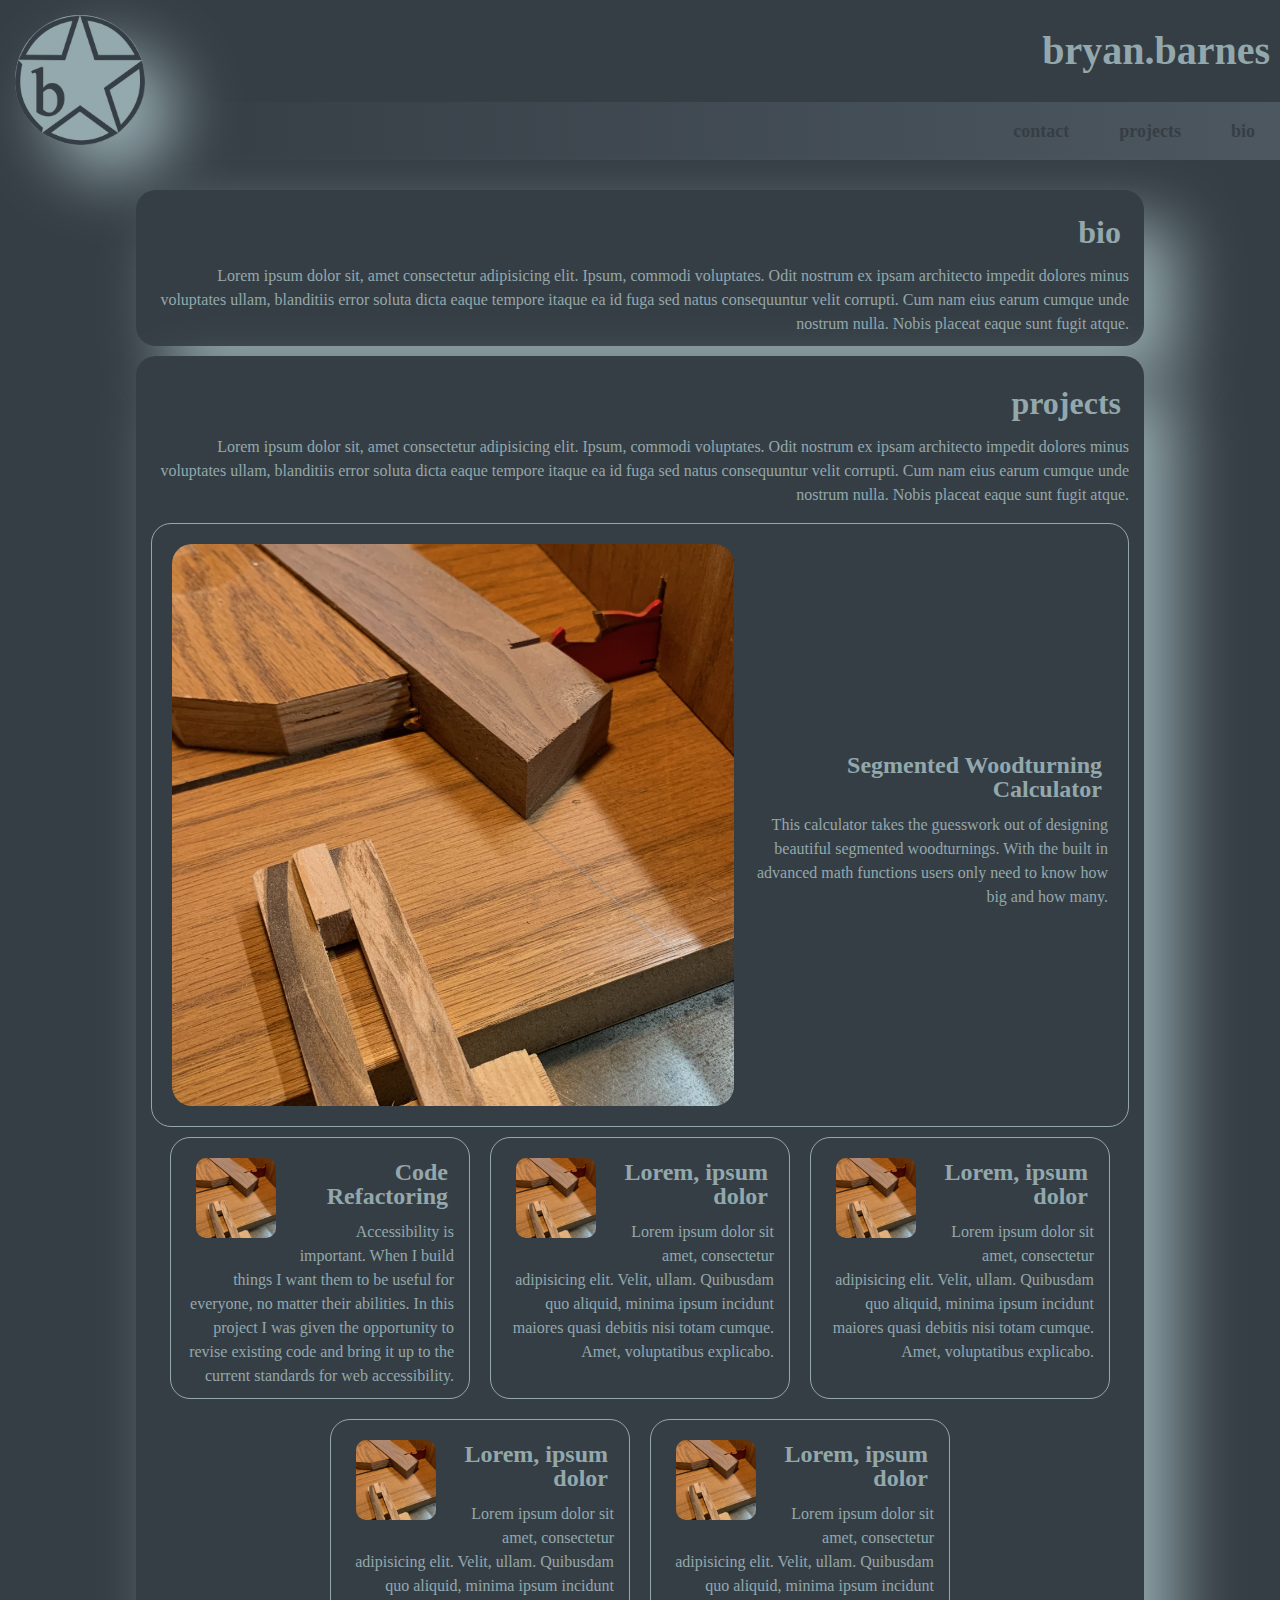
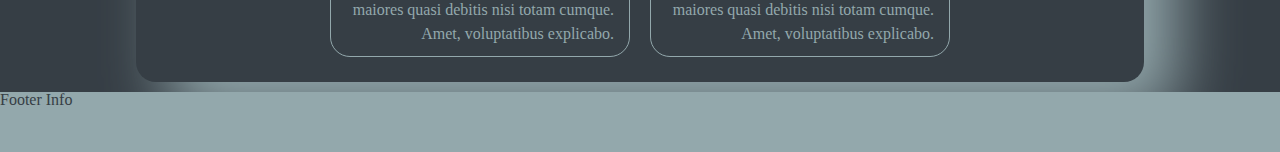
==== index.html @ f6a524fb "A bunch of style updates." ====
<!DOCTYPE html>
<html lang="en">
<head>
    <meta charset="UTF-8">
    <meta http-equiv="X-UA-Compatible" content="IE=edge">
    <meta name="viewport" content="width=device-width, initial-scale=1.0">
    <title>Bryan Barnes</title>
    <link rel="stylesheet" href="./assets/css/reset.css">
    <link rel="stylesheet" href="./assets/css/style2.css">
    <link rel="apple-touch-icon" sizes="180x180" href="./favicon/apple-touch-icon.png">
    <link rel="icon" type="image/png" sizes="32x32" href="./favicon/favicon-32x32.png">
    <link rel="icon" type="image/png" sizes="16x16" href="./favicon/favicon-16x16.png">
    <link rel="manifest" href="./favicon/site.webmanifest">
    <link rel="mask-icon" href="./favicon/safari-pinned-tab.svg" color="#5bbad5">
    <meta name="msapplication-TileColor" content="#da532c">
    <meta name="theme-color" content="#ffffff">
</head>
<body>
    <header>
        <figure id="site-logo"><img id="logo" src="./assets/images/brokenstar_logo.png" /></figure>
        <figure id="site-name"><h1>bryan.barnes</h1></figure>
        <nav>
            <ul>
                <li><a href="#bio">bio</a></li>
                <li><a href="#projects">projects</a></li>
                <li><a href="#contact">contact</a></li>
            </ul>
        </nav>
    </header>
    <main>
        <section id="bio">
            <a name="bio"><h2>bio</h2></a>
            <p>Lorem ipsum dolor sit, amet consectetur adipisicing elit. Ipsum, commodi voluptates. Odit nostrum ex ipsam architecto impedit dolores minus voluptates ullam, blanditiis error soluta dicta eaque tempore itaque ea id fuga sed natus consequuntur velit corrupti. Cum nam eius earum cumque unde nostrum nulla. Nobis placeat eaque sunt fugit atque.</p>
        </section>
        <section id="projects">
            <article id="proj-head">
                <a name="projects"><h2>projects</h2></a>
                <p>Lorem ipsum dolor sit, amet consectetur adipisicing elit. Ipsum, commodi voluptates. Odit nostrum ex ipsam architecto impedit dolores minus voluptates ullam, blanditiis error soluta dicta eaque tempore itaque ea id fuga sed natus consequuntur velit corrupti. Cum nam eius earum cumque unde nostrum nulla. Nobis placeat eaque sunt fugit atque.</p><br>
            </article>
            <article id="hero">
                <figure id="hero-image">
                    <image class="proj-hero" src="./assets/images/tablesaw.png" alt="segmented woodturning" />
                </figure>
                <aside id="hero-text">
                    <h4>Segmented Woodturning Calculator</h4>
                    <p>This calculator takes the guesswork out of designing beautiful segmented woodturnings. With the built in advanced math functions users only need to know how big and how many.</p>
                </aside>
            </article>
            <article class="proj-block">
                <aside id="proj-text">
                    <image class="proj-image" src="./assets/images/tablesaw.png" alt="segmented woodturning" />
                    <h4 class="proj1">Code Refactoring</h4>
                    <p class="proj2">Accessibility is important. When I build things I want them to be useful for everyone, no matter their abilities. In this project I was given the opportunity to revise existing code and bring it up to the current standards for web accessibility.</p>
                </aside>
            </article>
            <article class="proj-block">
                <aside id="proj-text">
                    <image class="proj-image" src="./assets/images/tablesaw.png" alt="segmented woodturning" />
                    <h4 class="proj1">Lorem, ipsum dolor</h4>
                    <p class="proj2">Lorem ipsum dolor sit amet, consectetur adipisicing elit. Velit, ullam. Quibusdam quo aliquid, minima ipsum incidunt maiores quasi debitis nisi totam cumque. Amet, voluptatibus explicabo.</p>
                </aside>
            </article>
            <article class="proj-block">
                <aside id="proj-text">
                    <image class="proj-image" src="./assets/images/tablesaw.png" alt="segmented woodturning" />
                    <h4 class="proj1">Lorem, ipsum dolor</h4>
                    <p class="proj2">Lorem ipsum dolor sit amet, consectetur adipisicing elit. Velit, ullam. Quibusdam quo aliquid, minima ipsum incidunt maiores quasi debitis nisi totam cumque. Amet, voluptatibus explicabo.</p>
                </aside>
            </article>
            <article class="proj-block">
                <aside id="proj-text">
                    <image class="proj-image" src="./assets/images/tablesaw.png" alt="segmented woodturning" />
                    <h4 class="proj1">Lorem, ipsum dolor</h4>
                    <p class="proj2">Lorem ipsum dolor sit amet, consectetur adipisicing elit. Velit, ullam. Quibusdam quo aliquid, minima ipsum incidunt maiores quasi debitis nisi totam cumque. Amet, voluptatibus explicabo.</p>
                </aside>
            </article>
            <article class="proj-block">
                <aside id="proj-text">
                    <image class="proj-image" src="./assets/images/tablesaw.png" alt="segmented woodturning" />
                    <h4 class="proj1">Lorem, ipsum dolor</h4>
                    <p class="proj2">Lorem ipsum dolor sit amet, consectetur adipisicing elit. Velit, ullam. Quibusdam quo aliquid, minima ipsum incidunt maiores quasi debitis nisi totam cumque. Amet, voluptatibus explicabo.</p>
                </aside>
            </article>
        </section>
    </main>
    <footer>
        <a name="contact">Footer Info</a>
    </footer>
</body>
</html>
---- assets/css/style2.css ----
:root {
    --dark: #66635b;
    --mid: #a59e8c;
    --light: #d7ceb2;
    --dark-accent: #93a8ac;
    --light-accent: #363e45;
}

* {
    box-sizing: border-box;
}

body {
    display: grid;
    grid-template-rows: 160px auto 60px;
    background-color: var(--light-accent);
    font-family: 'Times New Roman', Times, serif;
    height: 100%;
}

header {
    display: grid;
    grid-template-columns: 160px auto;
    grid-template-rows: 2fr 1fr;
    background-color: var(--light-accent);
    height: 100%;
    width: 100%;
}

#site-logo {
    grid-column: 1 / 2;
    grid-row: 1 / 3;
    justify-self: center;
    align-self: center;
    border-radius: 165px;
    background-color: var(--dark-accent);
    box-shadow: 2em 2em 4em var(--dark-accent);
}

#site-name {
    grid-column: 2 / 3;
    grid-row: 1 / 2;
    justify-self: end;
    align-self: center;
    border-top-left-radius: 2em;
    }

nav {
    grid-column: 2 / 3;
    grid-row: 2 / 3;
    width: 100%;
    height: 100%;
    background-image: linear-gradient(to right, rgba(76, 87, 96, 0), rgba(76, 87, 96, 1));
    text-align: end;
}

nav ul {
    list-style-type: none;
    margin: 0;
    padding: 0;
}

nav li {
    float: right;
    padding: 10px;
}

nav li a {
    display: block;
    text-decoration: none;
    font-size: large;
    font-weight: bold;
    color: var(--light-accent);
    text-align: center;
    padding: 10px 15px;
}

nav li a:hover:not(.active) {
    background-color: var(--light-accent);
    color: var(--dark-accent);
}

#logo {
height: 130px;
width: 130px;
}

main {
    display: grid;
    grid-row: 2 / 3;
    grid-template-columns: 10% auto 10%;
    grid-template-rows: auto auto;
    margin-top: 10px;
    padding: 10px;
}

#bio {
    grid-column: 2 / 3;
    grid-row-end: 1 / 2;
    background-color: var(--light-accent);
    padding: 10px 15px;
    margin-top: 10px;
    text-align: right;
    border-radius: 20px;
    box-shadow: 2em 2em 4em var(--dark-accent);
    border-radius: 20px;
}

#projects {
    display: flex;
    flex-wrap: wrap;
    justify-content: center;
    grid-column: 2 / 3;
    grid-row-end: 2 / 3;
    flex-direction: row;
    background-color: var(--light-accent);
    padding: 15px 15px;
    margin-top: 10px;
    text-align: right;
    border-radius: 20px;
    box-shadow: 2em 2em 4em var(--dark-accent);
}

#proj-head {
    width: 100%;
}

#hero {
    display: grid;
    grid-template-columns: 3fr 2fr;
    align-items: center;
    padding: 20px;
    border: 1px solid var(--dark-accent);
    border-radius: 20px;
}

#hero:hover {
    box-shadow: 1em 1em 4em var(--dark-accent);
    border: none;
}

.proj-hero {
    width: 100%;
    border-radius: 20px;
}

.proj-block {
    display: flex;
    flex-direction: row;
    grid-column: 2 / 3;
    grid-row-end: 2 / 3;
    width: 300px;
    background-color: var(--light-accent);
    padding: 10px 15px;
    margin: 10px;
    text-align: right;
    border: 1px solid var(--dark-accent);
    border-radius: 20px;
}

.proj-block:hover {
    box-shadow: 1em 1em 4em var(--dark-accent);
    border: none;
}

.proj-image {
    height: 100px;
    width: 100px;
    border-radius: 20px;
    float: left;
    padding: 10px;
}

footer {
    grid-row: 3 / 4;
    background-color: var(--dark-accent);
    color: var(--light-accent);
    width: 100%;
}

/* Element Attributes */

h1, h2, h3, h4, h5, h6 {
    font-weight: bold;
    color: var(--dark-accent);
    margin: .5em .25em;
}

h1 {
    font-size: 2.5em;
    font-weight: bold;
}

h2 {
    font-size: 2em;
}

h3 {
    font-size: 1.75em;
}

h4 {
    font-size: 1.5em;
}

h5 {
    font-size: 1.25em;
}

p {
    color: var(--dark-accent);
    line-height: 1.5em;
}

/* MOBILE RESPONSIVE STYLING */
@media only screen and (max-width: 800px) {
    body {
        display: grid;
        grid-template-rows: 750px auto 60px;
        background-color: var(--dark);
        font-family: 'Times New Roman', Times, serif;
        height: 100%;
    }
    
    /*styling for mobile responsive header*/
    header {
        display: grid;
        grid-template-columns: 1fr auto 1fr;
        grid-template-rows: 2fr auto 2fr 1fr;
        background-color: var(--light-accent);
        background-image: url("../images/dovetails.jpeg");
        background-position: -140px 0px ;
        left: -100px;
        height: 100%;
        width: 100%;
    }
    
    nav {
        grid-column: 1 / 4;
        grid-row: 4 / 5;
        background-color: var(--dark-accent);
        color: var(--light-accent);
        width: 100%;
        height: 100%;
    }
    
    nav ul {
        margin: 0;
        padding: 0;
        width: 100%;
    }
    
    nav li {
        float: none;
    }
    
    nav li a {
        padding: 4px;
        text-align: center;
    }
    
    nav li a:hover:not(.active) {
        background-color: var(--light-accent);
        color: var(--dark-accent);
    }
    #site-logo {
        grid-column: 2 / 3;
        grid-row: 2 / 3;
        justify-self: center;
        align-self: center;
        border-radius: 165px;
        background-color: var(--dark-accent);
        box-shadow: 2em 2em 4em var(--dark-accent);
    }
    
    #site-name {
        grid-column: 1 / 4;
        grid-row: 3 / 4;
        justify-self: end;
        align-self: end;
        border-top-left-radius: 2em;
        }
    
    #logo {
        height: 320px;
        width: 320px;
    }
    /* styling for mobile responsive main section */
    main {
        display: grid;
        grid-row: 2 / 3;
        grid-template-columns: 10% auto 10%;
        grid-template-rows: 300px auto;
        /* background-image: linear-gradient(var(--dark-accent), var(--light-accent)); */
        margin-top: 10px;
        padding: 10px;
    }

    #bio {
        grid-column: 2 / 3;
        grid-row-end: 1 / 2;
        background-color: var(--light-accent);
        padding: 10px 15px;
        margin-top: 10px;
        text-align: right;
        border: 1px solid var(--dark-accent);
        border-radius: 20px;
    }

    #projects {
        display: flex;
        justify-content: center;
        grid-column: 2 / 3;
        grid-row-end: 2 / 3;
        background-color: var(--light-accent);
        padding: 10px 15px;
        margin-top: 10px;
        text-align: right;
        border: 1px solid var(--dark-accent);
        border-radius: 20px;
    }

    #hero {
        display: flex;
        flex-direction: column;
        grid-column: 2 / 3;
        grid-row-end: 2 / 3;
        background-color: var(--light-accent);
        padding: 10px 15px;
        margin-top: 10px;
        text-align: right;
        border: 1px solid var(--dark-accent);
        border-radius: 20px;
    }

    #hero-text {
        order: 1
    }
    
    #hero-image {
        order: 2
    }
    
    .proj-hero {
        height: 100%;
        width: 100%;
        border-radius: 20px;
    }
    
    .proj-block {
        display: flex;
        flex-direction: column;
        grid-column: 2 / 3;
        grid-row-end: 2 / 3;
        background-color: var(--light-accent);
        padding: 10px 15px;
        margin-top: 10px;
        text-align: right;
        border: 1px solid var(--dark-accent);
        border-radius: 20px;
    }

    .proj-image {
        height: 100px;
        width: 100px;
        float: none;
        border-radius: 20px;
    }
    

    footer {
        grid-column: 1 / 4;
        grid-row: 3 / 4;
        background-color: var(--dark-accent);
        color: var(--light-accent);
        width: 100%;
    }
}
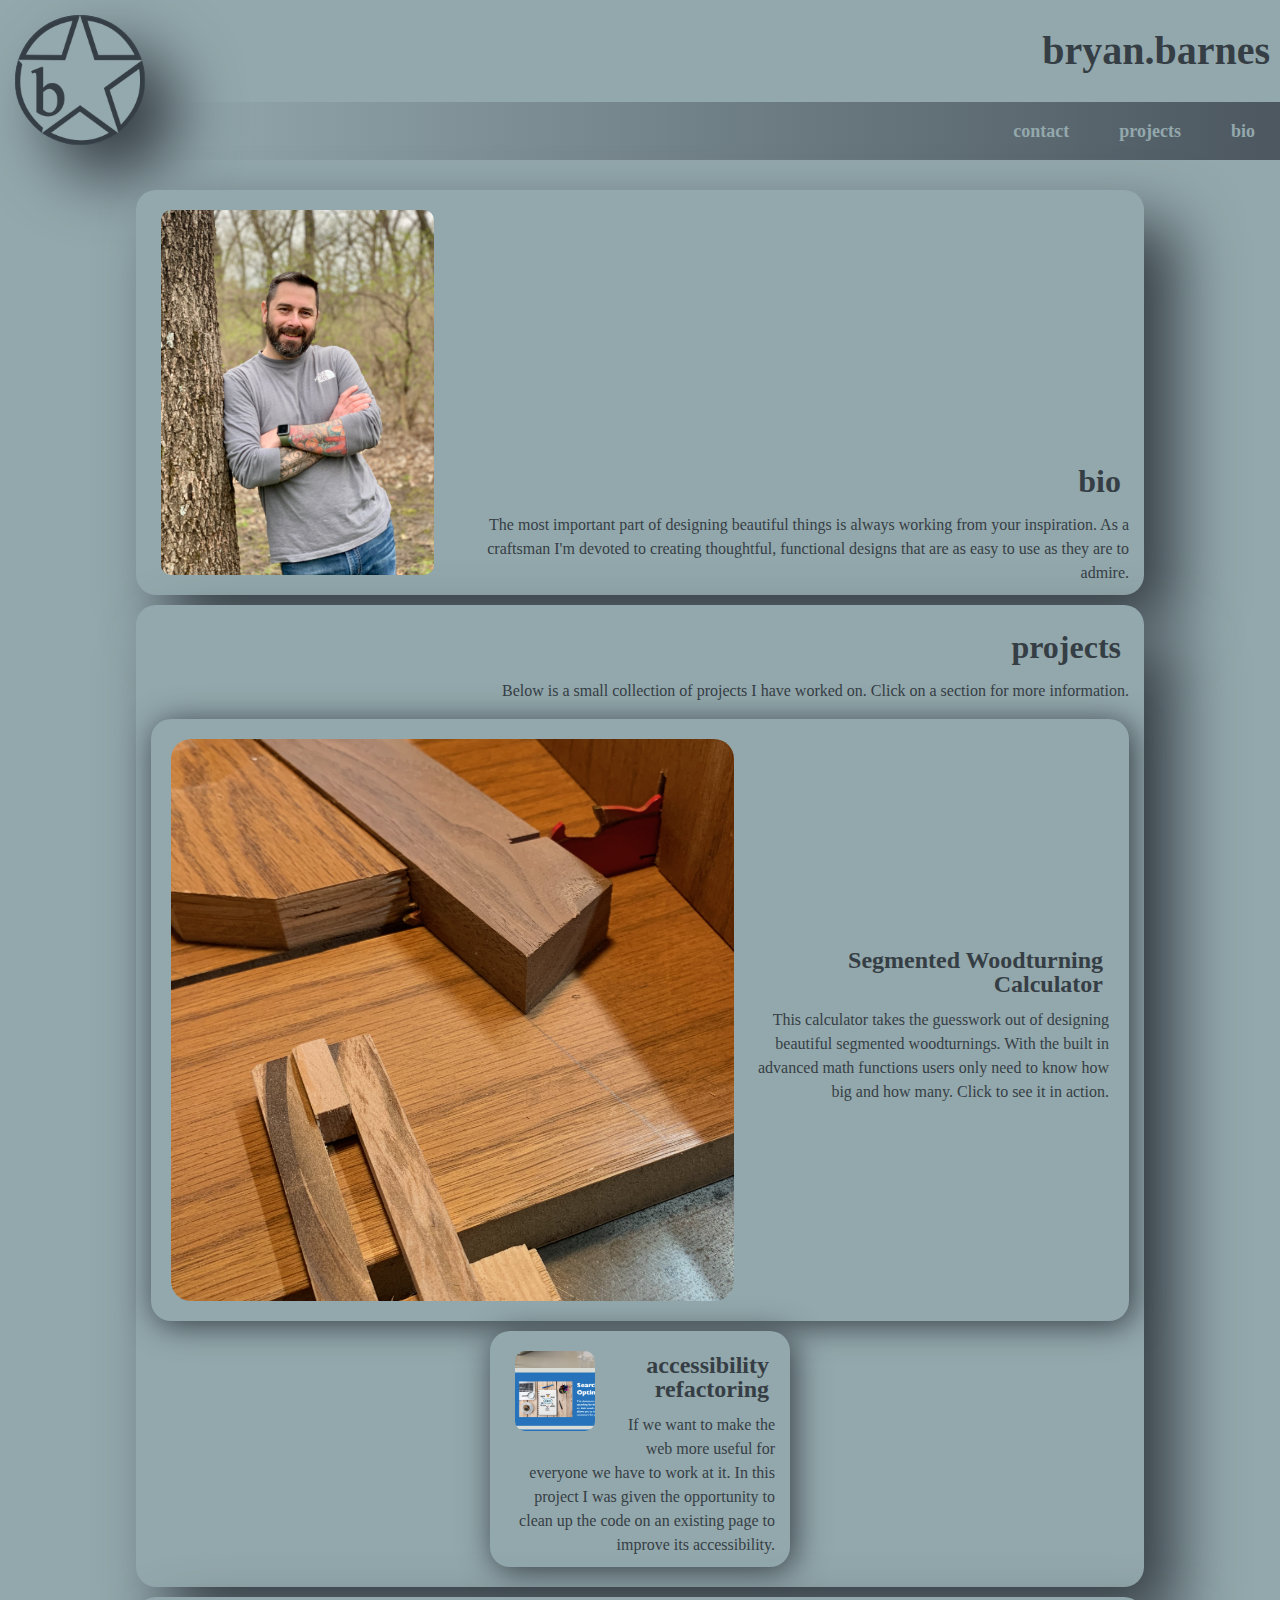
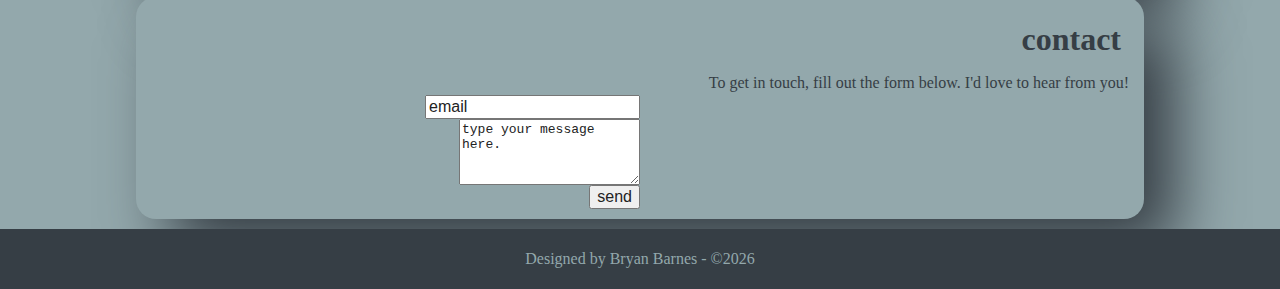
==== commit 7d409c8a: "Updating footer" ====
--- a/index.html
+++ b/index.html
@@ -29,63 +29,48 @@
     </header>
     <main>
         <section id="bio">
-            <a name="bio"><h2>bio</h2></a>
-            <p>Lorem ipsum dolor sit, amet consectetur adipisicing elit. Ipsum, commodi voluptates. Odit nostrum ex ipsam architecto impedit dolores minus voluptates ullam, blanditiis error soluta dicta eaque tempore itaque ea id fuga sed natus consequuntur velit corrupti. Cum nam eius earum cumque unde nostrum nulla. Nobis placeat eaque sunt fugit atque.</p>
+            <img id="bio-photo" src="./assets/images/bio-photo.jpeg" alt="Man standing by tree." >
+            <figure><a name="bio"><h2>bio</h2></a>
+            <p>The most important part of designing beautiful things is always working from your inspiration. As a craftsman I'm devoted to creating thoughtful, functional designs that are as easy to use as they are to admire.</p></figure>
         </section>
         <section id="projects">
             <article id="proj-head">
                 <a name="projects"><h2>projects</h2></a>
-                <p>Lorem ipsum dolor sit, amet consectetur adipisicing elit. Ipsum, commodi voluptates. Odit nostrum ex ipsam architecto impedit dolores minus voluptates ullam, blanditiis error soluta dicta eaque tempore itaque ea id fuga sed natus consequuntur velit corrupti. Cum nam eius earum cumque unde nostrum nulla. Nobis placeat eaque sunt fugit atque.</p><br>
+                <p>Below is a small collection of projects I have worked on. Click on a section for more information.</p><br>
             </article>
-            <article id="hero">
+            <a class="proj-link" href="https://bryan-barnes12.github.io/segment-stop-calculator/segment_stop_length.html" target="_blank">
+                <article id="hero">
                 <figure id="hero-image">
                     <image class="proj-hero" src="./assets/images/tablesaw.png" alt="segmented woodturning" />
                 </figure>
                 <aside id="hero-text">
                     <h4>Segmented Woodturning Calculator</h4>
-                    <p>This calculator takes the guesswork out of designing beautiful segmented woodturnings. With the built in advanced math functions users only need to know how big and how many.</p>
+                    <p>This calculator takes the guesswork out of designing beautiful segmented woodturnings. With the built in advanced math functions users only need to know how big and how many. Click to see it in action.</p>
                 </aside>
             </article>
+            </a>
             <article class="proj-block">
                 <aside id="proj-text">
-                    <image class="proj-image" src="./assets/images/tablesaw.png" alt="segmented woodturning" />
-                    <h4 class="proj1">Code Refactoring</h4>
-                    <p class="proj2">Accessibility is important. When I build things I want them to be useful for everyone, no matter their abilities. In this project I was given the opportunity to revise existing code and bring it up to the current standards for web accessibility.</p>
-                </aside>
+                    <figure id="proj-front"><image class="proj-image" src="./assets/images/accessibility-site.png" alt="segmented woodturning" /></figure>
+                    <figure id="proj-back"><h4>accessibility refactoring</h4><p>If we want to make the web more useful for everyone we have to work at it. In this project I was given the opportunity to clean up the code on an existing page to improve its accessibility.</p></figure>
+                    </a>
+            </aside>
             </article>
-            <article class="proj-block">
-                <aside id="proj-text">
-                    <image class="proj-image" src="./assets/images/tablesaw.png" alt="segmented woodturning" />
-                    <h4 class="proj1">Lorem, ipsum dolor</h4>
-                    <p class="proj2">Lorem ipsum dolor sit amet, consectetur adipisicing elit. Velit, ullam. Quibusdam quo aliquid, minima ipsum incidunt maiores quasi debitis nisi totam cumque. Amet, voluptatibus explicabo.</p>
-                </aside>
-            </article>
-            <article class="proj-block">
-                <aside id="proj-text">
-                    <image class="proj-image" src="./assets/images/tablesaw.png" alt="segmented woodturning" />
-                    <h4 class="proj1">Lorem, ipsum dolor</h4>
-                    <p class="proj2">Lorem ipsum dolor sit amet, consectetur adipisicing elit. Velit, ullam. Quibusdam quo aliquid, minima ipsum incidunt maiores quasi debitis nisi totam cumque. Amet, voluptatibus explicabo.</p>
-                </aside>
-            </article>
-            <article class="proj-block">
-                <aside id="proj-text">
-                    <image class="proj-image" src="./assets/images/tablesaw.png" alt="segmented woodturning" />
-                    <h4 class="proj1">Lorem, ipsum dolor</h4>
-                    <p class="proj2">Lorem ipsum dolor sit amet, consectetur adipisicing elit. Velit, ullam. Quibusdam quo aliquid, minima ipsum incidunt maiores quasi debitis nisi totam cumque. Amet, voluptatibus explicabo.</p>
-                </aside>
-            </article>
-            <article class="proj-block">
-                <aside id="proj-text">
-                    <image class="proj-image" src="./assets/images/tablesaw.png" alt="segmented woodturning" />
-                    <h4 class="proj1">Lorem, ipsum dolor</h4>
-                    <p class="proj2">Lorem ipsum dolor sit amet, consectetur adipisicing elit. Velit, ullam. Quibusdam quo aliquid, minima ipsum incidunt maiores quasi debitis nisi totam cumque. Amet, voluptatibus explicabo.</p>
-                </aside>
-            </article>
+        </section>
+        <section id="contact">
+            <a name="contact"><h2>contact</h2></a>
+            <p>To get in touch, fill out the form below. I'd love to hear from you!</p>
+            <form>
+                <input id="email" name="email" type="email" value="email">
+                <textarea id="message" name="message" rows="4">type your message here.</textarea>
+                <button id="submit" type="submit">send</button>
+            </form>
         </section>
     </main>
     <footer>
-        <a name="contact">Footer Info</a>
+        <a>Designed by Bryan Barnes - &copy;<span id="year"></span></a>
     </footer>
+    <script>document.getElementById('year').innerHTML = new Date().getFullYear();</script>
 </body>
 </html>
 
--- a/assets/css/style2.css
+++ b/assets/css/style2.css
@@ -2,8 +2,8 @@
     --dark: #66635b;
     --mid: #a59e8c;
     --light: #d7ceb2;
-    --dark-accent: #93a8ac;
-    --light-accent: #363e45;
+    --dark-accent: #363e45;
+    --light-accent: #93a8ac;
 }
 
 * {
@@ -85,40 +85,55 @@
 width: 130px;
 }
 
+/* Styling for the main content area of the site. */
 main {
     display: grid;
     grid-row: 2 / 3;
     grid-template-columns: 10% auto 10%;
-    grid-template-rows: auto auto;
+    grid-template-rows: auto auto auto;
     margin-top: 10px;
     padding: 10px;
 }
 
+main section {
+    grid-column: 2 / 3;
+    background-color: var(--light-accent);
+    margin-top: 10px;
+    padding: 10px 15px;
+    border-radius: 20px;
+    box-shadow: 2em 2em 4em var(--dark-accent);
+    text-align: right;
+    align-items: flex-end;
+}
+
+.proj-link {
+    color: inherit;
+    text-decoration: none;
+}
+
 #bio {
-    grid-column: 2 / 3;
-    grid-row-end: 1 / 2;
-    background-color: var(--light-accent);
-    padding: 10px 15px;
-    margin-top: 10px;
-    text-align: right;
-    border-radius: 20px;
-    box-shadow: 2em 2em 4em var(--dark-accent);
-    border-radius: 20px;
+    grid-row: 1 / 2;
+    display: flex;
+    flex-direction: row;
+}
+
+#bio-photo {
+    width: 30%;
+    border-radius: 20px;
+    float: left;
+    padding: 10px;
 }
 
 #projects {
+    grid-row: 2 / 3;
     display: flex;
     flex-wrap: wrap;
     justify-content: center;
-    grid-column: 2 / 3;
-    grid-row-end: 2 / 3;
     flex-direction: row;
-    background-color: var(--light-accent);
-    padding: 15px 15px;
-    margin-top: 10px;
-    text-align: right;
-    border-radius: 20px;
-    box-shadow: 2em 2em 4em var(--dark-accent);
+}
+
+#contact {
+    grid-row: 3 / 4;
 }
 
 #proj-head {
@@ -130,8 +145,8 @@
     grid-template-columns: 3fr 2fr;
     align-items: center;
     padding: 20px;
-    border: 1px solid var(--dark-accent);
-    border-radius: 20px;
+    border-radius: 20px;
+    box-shadow: .25em .25em 2em var(--dark-accent);
 }
 
 #hero:hover {
@@ -154,8 +169,8 @@
     padding: 10px 15px;
     margin: 10px;
     text-align: right;
-    border: 1px solid var(--dark-accent);
-    border-radius: 20px;
+    border-radius: 20px;
+    box-shadow: .25em .25em 2em var(--dark-accent);
 }
 
 .proj-block:hover {
@@ -171,11 +186,21 @@
     padding: 10px;
 }
 
+form {
+    display: flex;
+    flex-direction: column;
+    align-items: flex-end;
+    width: 50%;
+}
+
 footer {
+    display: flex;
     grid-row: 3 / 4;
     background-color: var(--dark-accent);
     color: var(--light-accent);
     width: 100%;
+    justify-content: center;
+    align-items: center;
 }
 
 /* Element Attributes */
@@ -271,8 +296,14 @@
         border-radius: 165px;
         background-color: var(--dark-accent);
         box-shadow: 2em 2em 4em var(--dark-accent);
-    }
-    
+        animation: fadein 1.5s;
+    }
+    
+    @keyframes movein {
+        0%   {left: 200%;}
+        100%  {left: 0%;}
+    }        
+
     #site-name {
         grid-column: 1 / 4;
         grid-row: 3 / 4;
@@ -287,41 +318,47 @@
     }
     /* styling for mobile responsive main section */
     main {
-        display: grid;
+        display: flex;
         grid-row: 2 / 3;
-        grid-template-columns: 10% auto 10%;
-        grid-template-rows: 300px auto;
-        /* background-image: linear-gradient(var(--dark-accent), var(--light-accent)); */
+        /* grid-template-columns: 10% auto 10%;
+        grid-template-rows: 300px auto; */
+        flex-direction: column;
         margin-top: 10px;
         padding: 10px;
     }
 
     #bio {
-        grid-column: 2 / 3;
-        grid-row-end: 1 / 2;
-        background-color: var(--light-accent);
-        padding: 10px 15px;
-        margin-top: 10px;
-        text-align: right;
-        border: 1px solid var(--dark-accent);
+        flex-direction: column;
+    }
+    
+        #bio-photo {
+        width: 50%;
         border-radius: 20px;
-    }
-
-    #projects {
+        padding: 10px;
+    }
+    
+        #hero {
         display: flex;
-        justify-content: center;
-        grid-column: 2 / 3;
-        grid-row-end: 2 / 3;
-        background-color: var(--light-accent);
-        padding: 10px 15px;
-        margin-top: 10px;
-        text-align: right;
-        border: 1px solid var(--dark-accent);
+        flex-direction: column;
+    }
+
+    #hero-text {
+        order: 1
+    }
+    
+    #hero-image {
+        order: 2
+    }
+    
+    .proj-hero {
+        height: 100%;
+        width: 100%;
         border-radius: 20px;
     }
-
-    #hero {
+    
+    .proj-block {
         display: flex;
+        position: relative;
         flex-direction: column;
         grid-column: 2 / 3;
         grid-row-end: 2 / 3;
@@ -329,44 +366,31 @@
         padding: 10px 15px;
         margin-top: 10px;
         text-align: right;
-        border: 1px solid var(--dark-accent);
+        border: none;
         border-radius: 20px;
     }
 
-    #hero-text {
-        order: 1
-    }
-    
-    #hero-image {
-        order: 2
-    }
-    
-    .proj-hero {
+    @keyframes fadein {
+        0%   {opacity: 0;}
+        100%  {opacity: 1;}
+    }
+
+    @keyframes fadeout {
+        0%   {opacity: 1;}
+        100%  {opacity: 0;}
+    }
+
+    .proj-image {
         height: 100%;
         width: 100%;
         border-radius: 20px;
     }
     
-    .proj-block {
-        display: flex;
-        flex-direction: column;
-        grid-column: 2 / 3;
-        grid-row-end: 2 / 3;
-        background-color: var(--light-accent);
-        padding: 10px 15px;
-        margin-top: 10px;
-        text-align: right;
-        border: 1px solid var(--dark-accent);
-        border-radius: 20px;
-    }
-
-    .proj-image {
-        height: 100px;
-        width: 100px;
-        float: none;
-        border-radius: 20px;
-    }
-    
+    figcaption {
+        width: 100%;
+        background-color: var(--dark-accent);
+        color: var(--light-accent);
+    }
 
     footer {
         grid-column: 1 / 4;
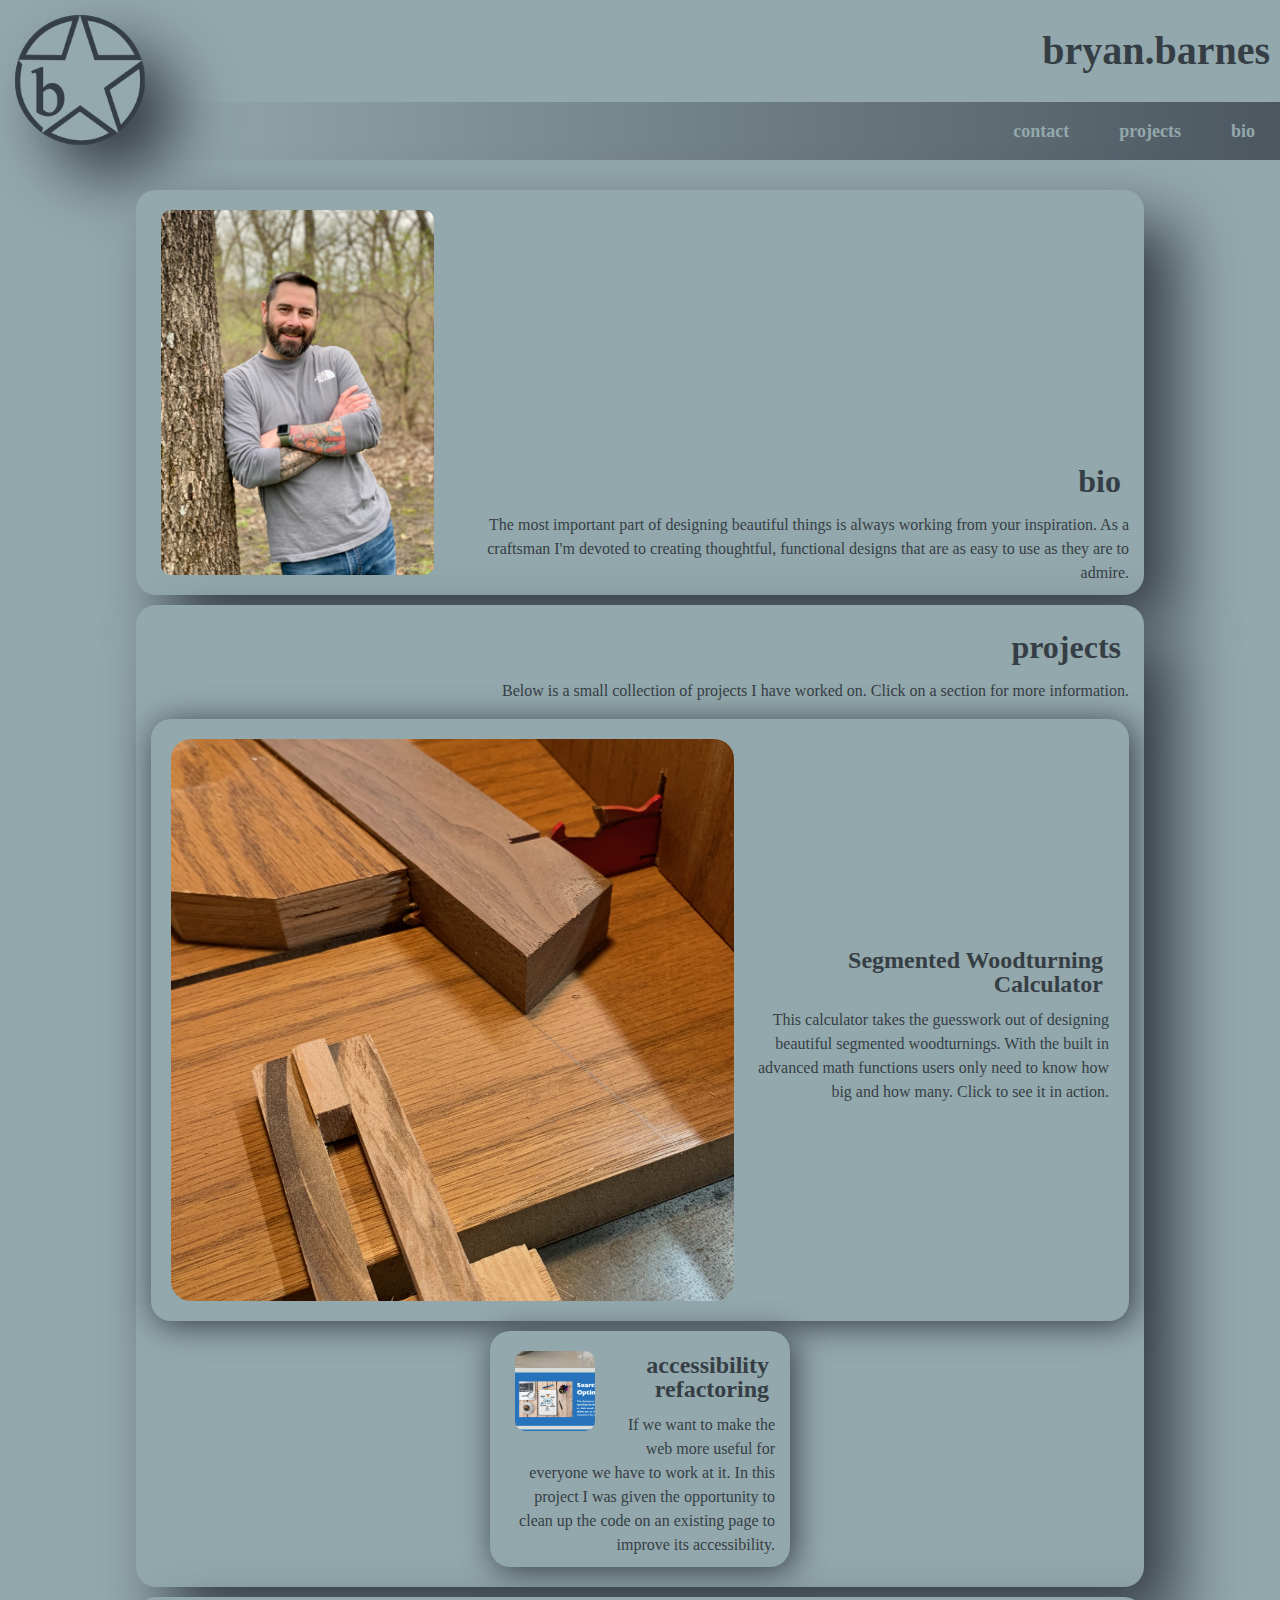
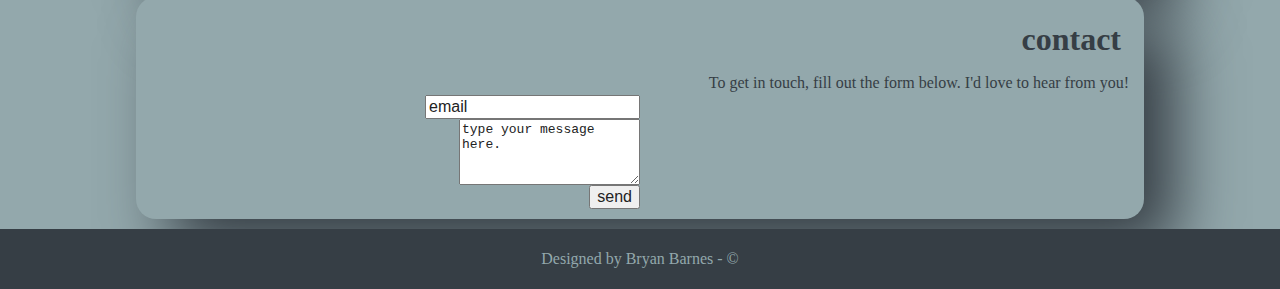
==== commit 0030cce3: "Adding new index with reset styling." ====
--- a/index.html
+++ b/index.html
@@ -6,14 +6,9 @@
     <meta name="viewport" content="width=device-width, initial-scale=1.0">
     <title>Bryan Barnes</title>
     <link rel="stylesheet" href="./assets/css/reset.css">
+    <link href="https://cdn.jsdelivr.net/npm/bootstrap@5.0.0-beta3/dist/css/bootstrap.min.css" rel="stylesheet" integrity="sha384-eOJMYsd53ii+scO/bJGFsiCZc+5NDVN2yr8+0RDqr0Ql0h+rP48ckxlpbzKgwra6" crossorigin="anonymous">
     <link rel="stylesheet" href="./assets/css/style2.css">
-    <link rel="apple-touch-icon" sizes="180x180" href="./favicon/apple-touch-icon.png">
-    <link rel="icon" type="image/png" sizes="32x32" href="./favicon/favicon-32x32.png">
     <link rel="icon" type="image/png" sizes="16x16" href="./favicon/favicon-16x16.png">
-    <link rel="manifest" href="./favicon/site.webmanifest">
-    <link rel="mask-icon" href="./favicon/safari-pinned-tab.svg" color="#5bbad5">
-    <meta name="msapplication-TileColor" content="#da532c">
-    <meta name="theme-color" content="#ffffff">
 </head>
 <body>
     <header>
@@ -70,7 +65,10 @@
     <footer>
         <a>Designed by Bryan Barnes - &copy;<span id="year"></span></a>
     </footer>
-    <script>document.getElementById('year').innerHTML = new Date().getFullYear();</script>
+<!-- JavaScript Bundle with Popper -->
+<script src="https://cdn.jsdelivr.net/npm/bootstrap@5.0.0-beta3/dist/js/bootstrap.bundle.min.js" integrity="sha384-JEW9xMcG8R+pH31jmWH6WWP0WintQrMb4s7ZOdauHnUtxwoG2vI5DkLtS3qm9Ekf" crossorigin="anonymous"></script>
+<script src="https://ajax.googleapis.com/ajax/libs/jquery/3.5.1/jquery.min.js"></script>
+<script src="./assets/js/script.js"></script>
 </body>
 </html>
 
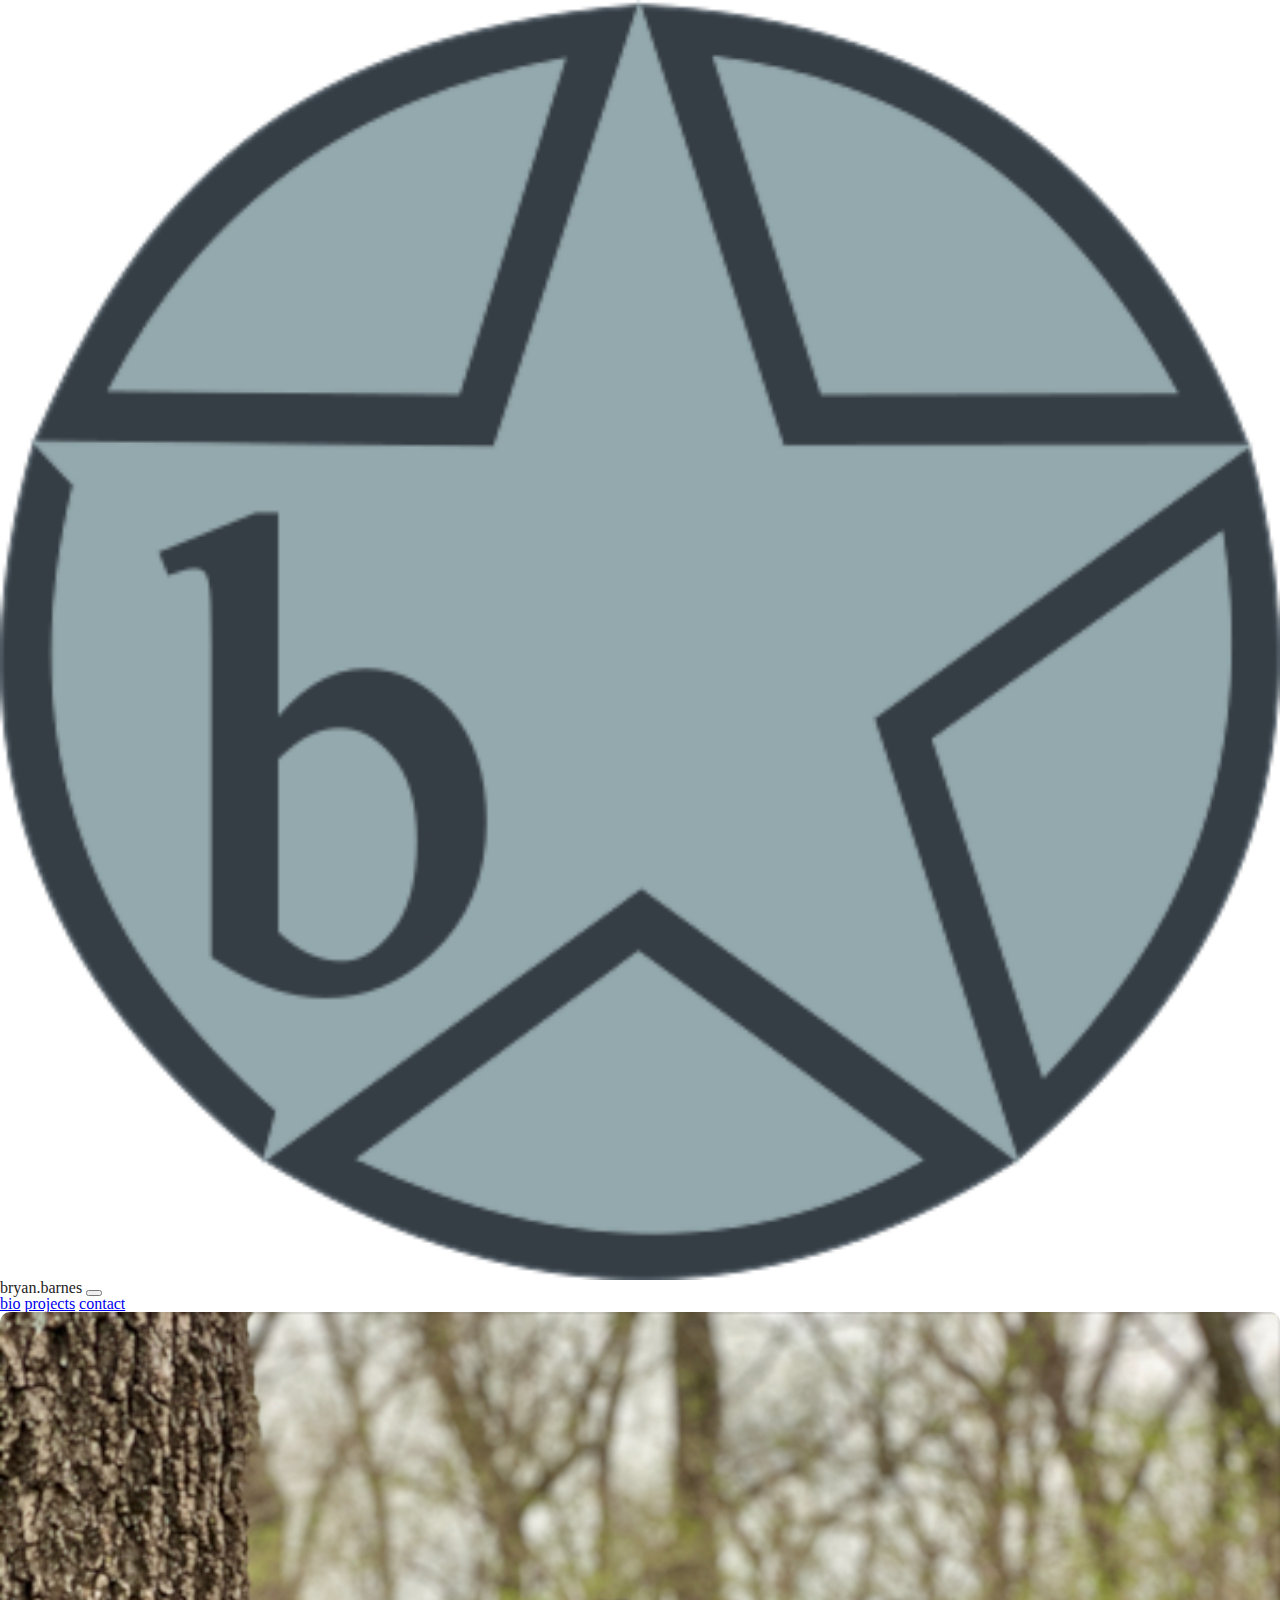
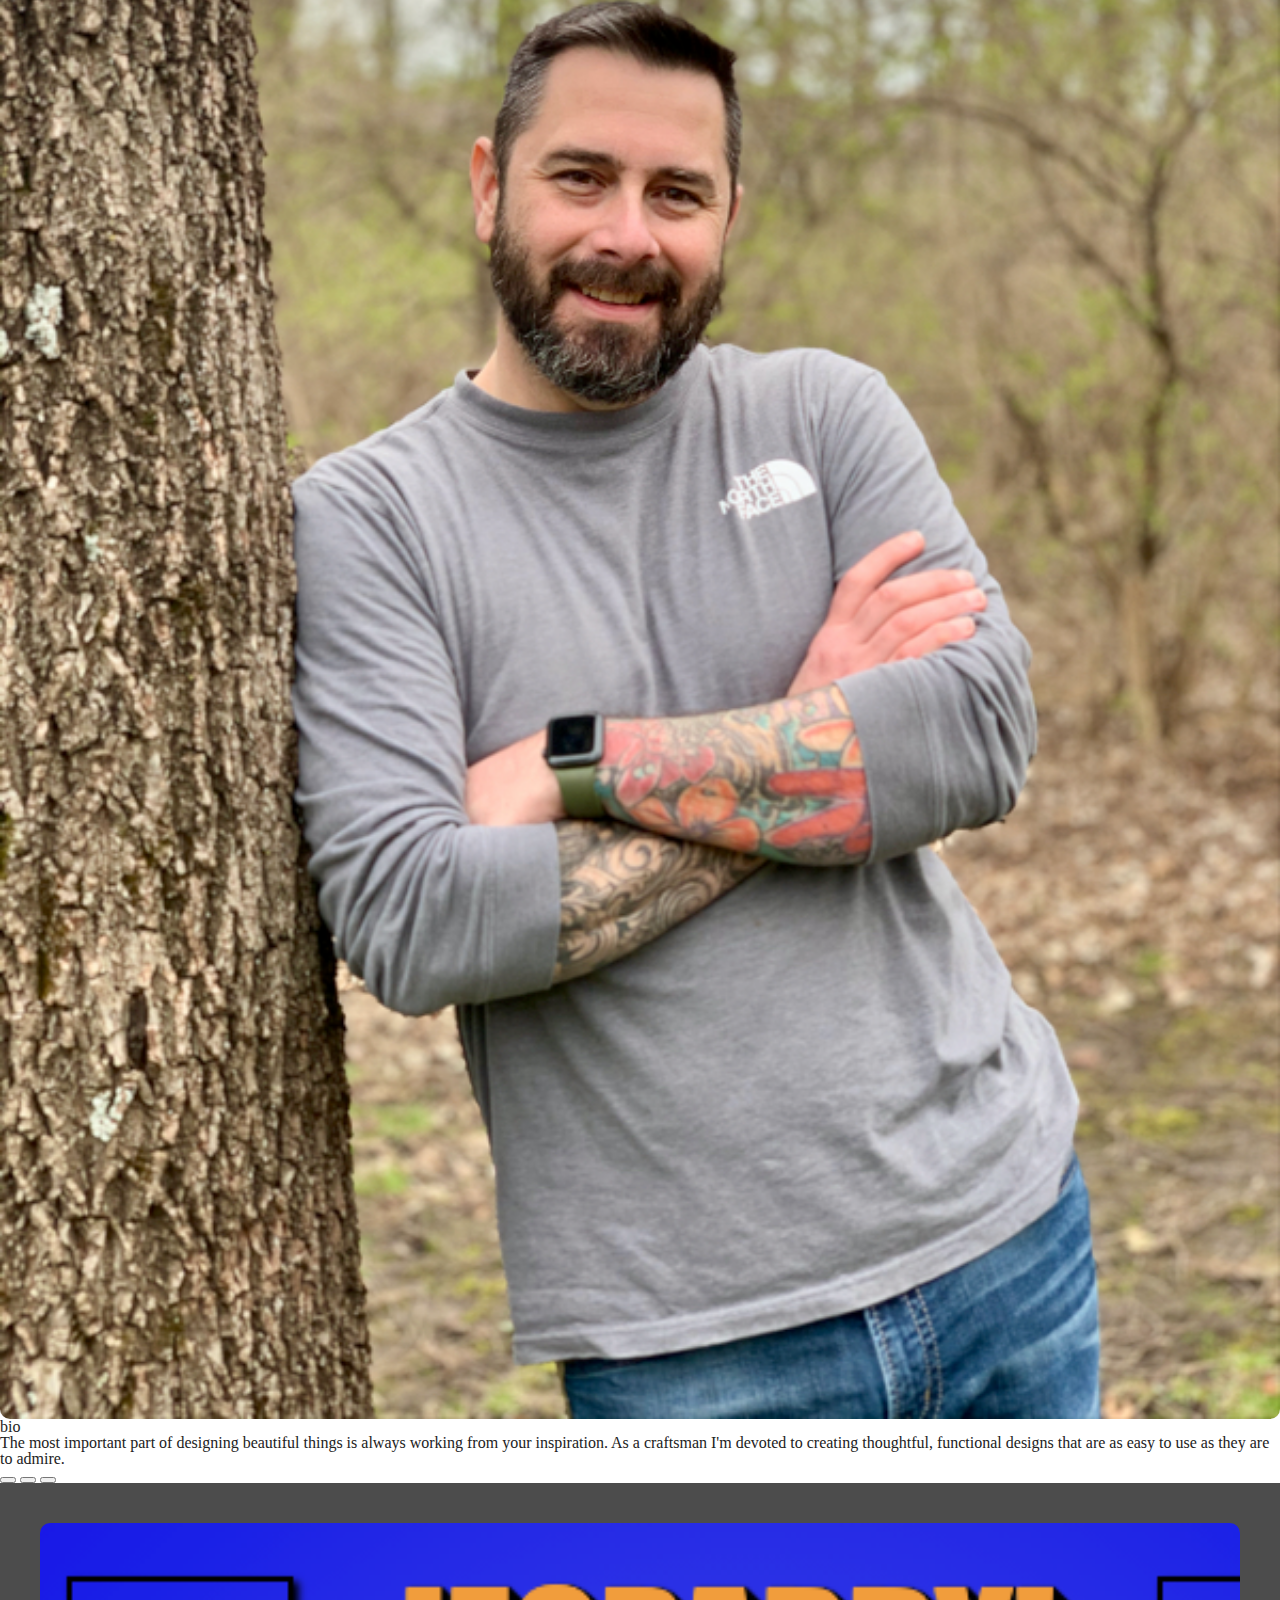
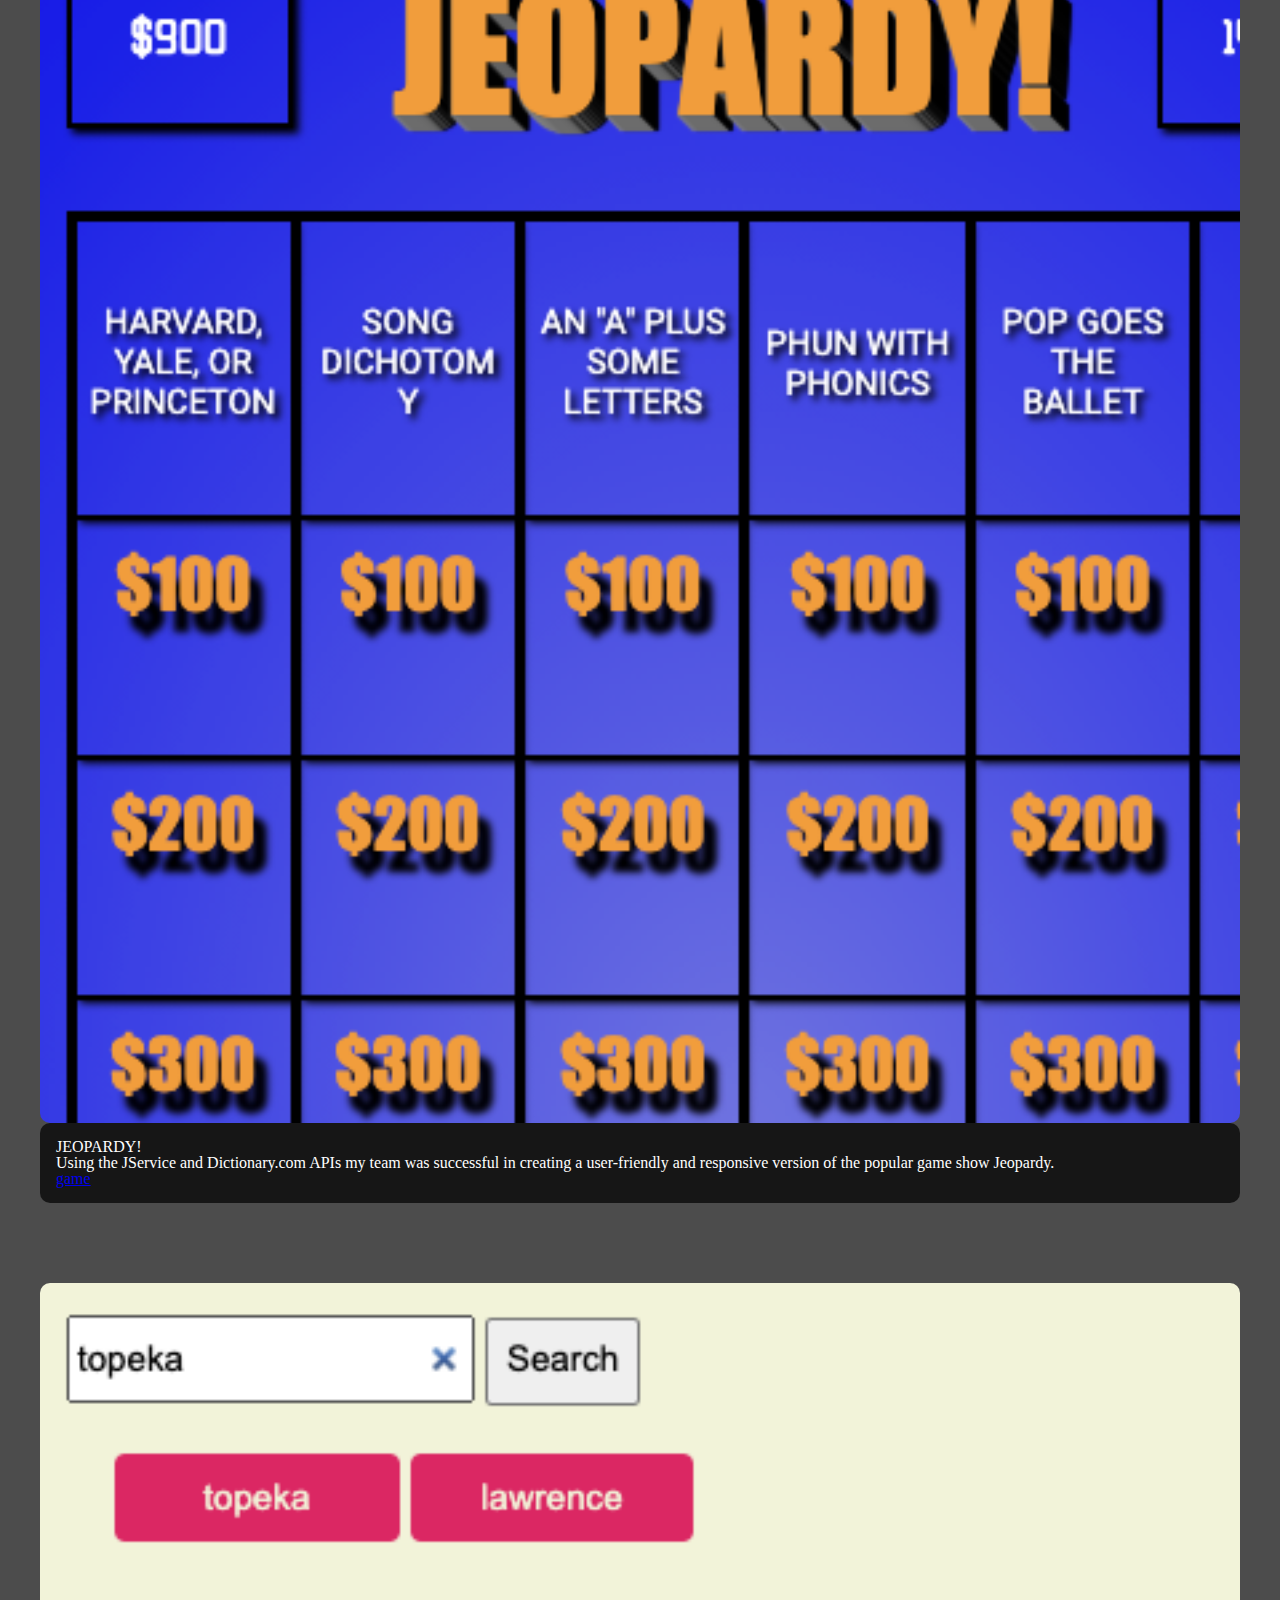
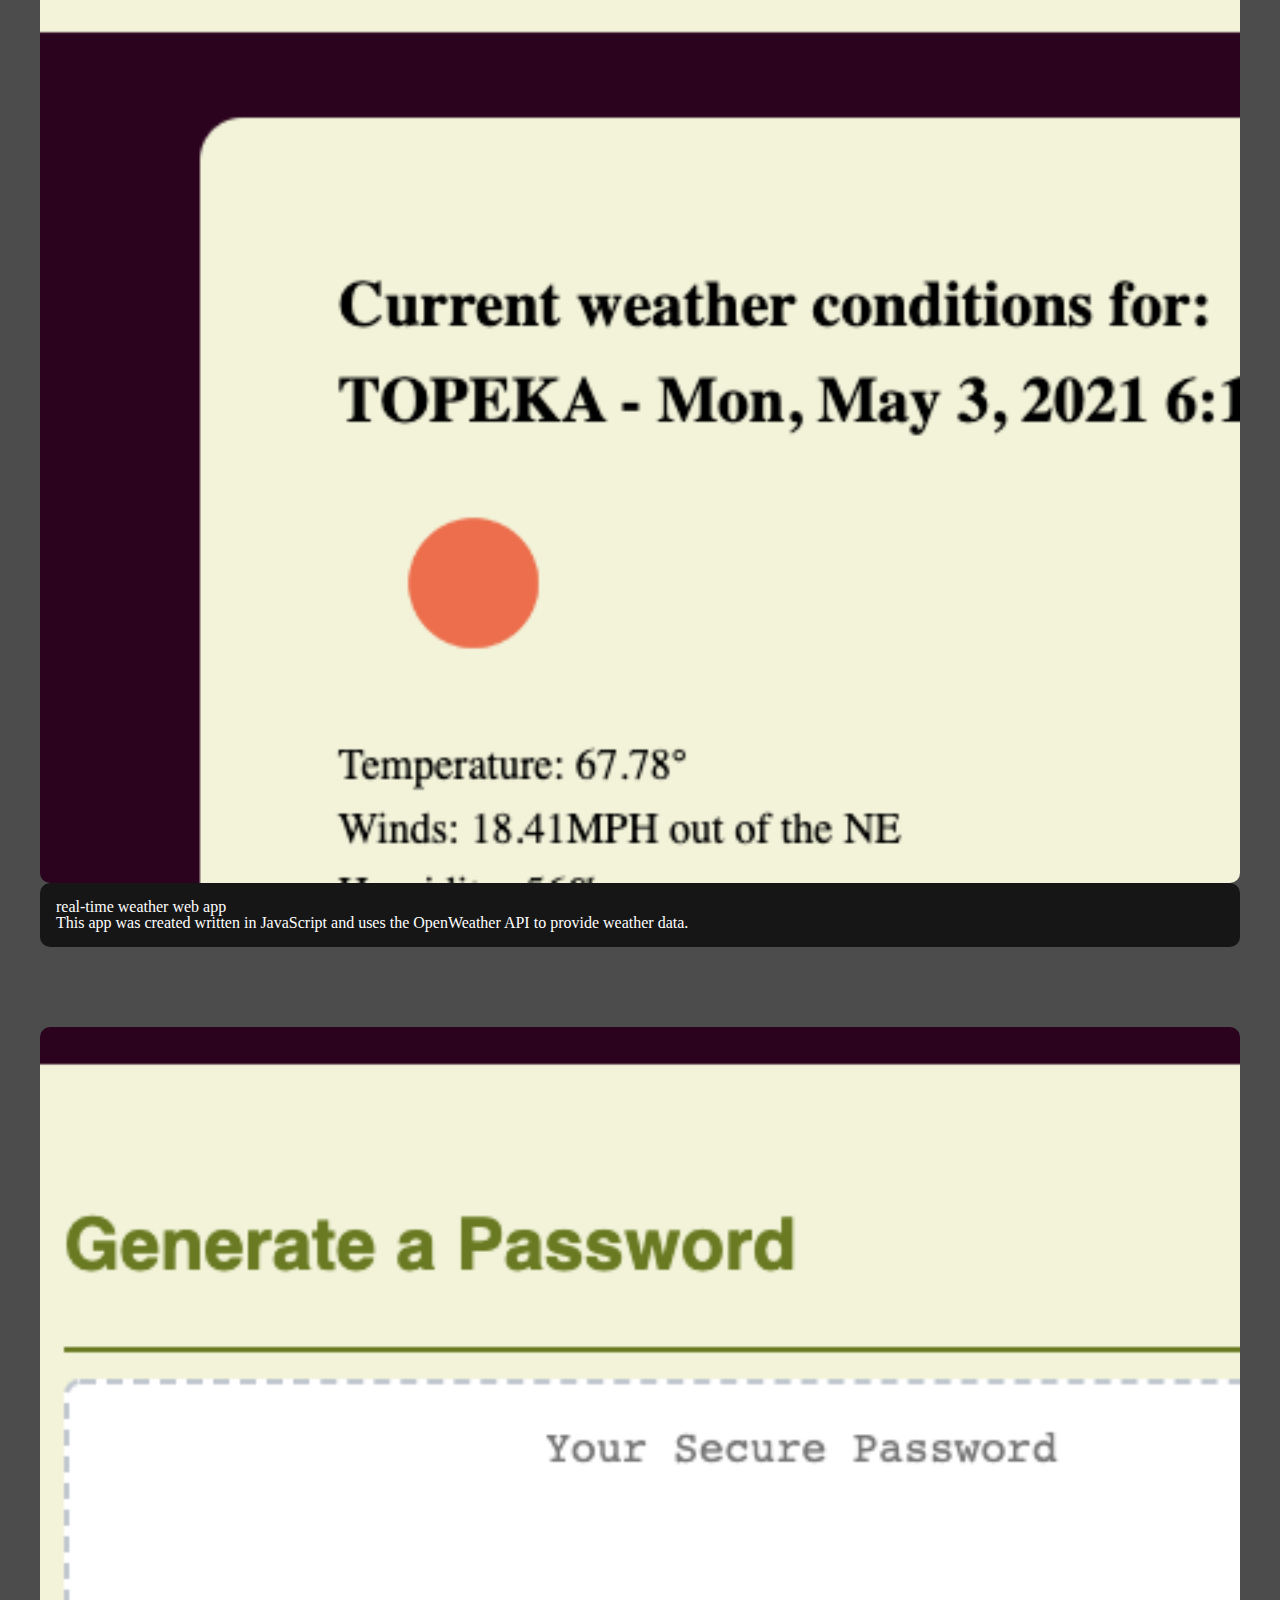
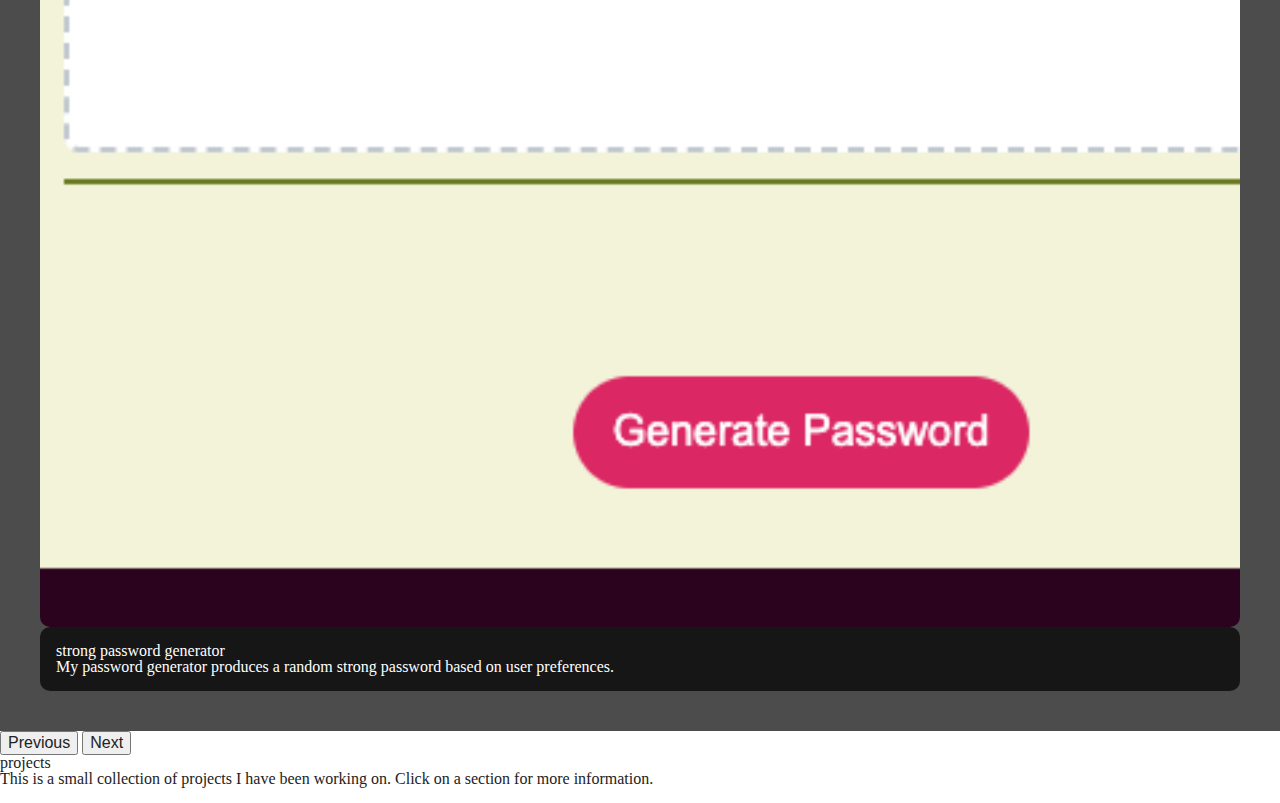
==== commit 305ed8cd: "Adding devindex code to index.html" ====
--- a/index.html
+++ b/index.html
@@ -7,65 +7,92 @@
     <title>Bryan Barnes</title>
     <link rel="stylesheet" href="./assets/css/reset.css">
     <link href="https://cdn.jsdelivr.net/npm/bootstrap@5.0.0-beta3/dist/css/bootstrap.min.css" rel="stylesheet" integrity="sha384-eOJMYsd53ii+scO/bJGFsiCZc+5NDVN2yr8+0RDqr0Ql0h+rP48ckxlpbzKgwra6" crossorigin="anonymous">
-    <link rel="stylesheet" href="./assets/css/style2.css">
+    <link rel="stylesheet" href="./assets/css/style.css">
     <link rel="icon" type="image/png" sizes="16x16" href="./favicon/favicon-16x16.png">
 </head>
 <body>
-    <header>
-        <figure id="site-logo"><img id="logo" src="./assets/images/brokenstar_logo.png" /></figure>
-        <figure id="site-name"><h1>bryan.barnes</h1></figure>
-        <nav>
-            <ul>
-                <li><a href="#bio">bio</a></li>
-                <li><a href="#projects">projects</a></li>
-                <li><a href="#contact">contact</a></li>
-            </ul>
-        </nav>
+    <header class="container">
+        <section class="row">
+            <figure id="site-logo" class="column col-sm-2"><img id="logo" src="./assets/images/brokenstar_logo.png" /></figure>
+        </section>
+        <nav class="navbar navbar-expand-sm navbar-light bg-light row">
+            <div class="container-fluid">
+              <a class="navbar-brand">bryan.barnes</a>
+              <button class="navbar-toggler" type="button" data-bs-toggle="collapse" data-bs-target="#navbarNavAltMarkup" aria-controls="navbarNavAltMarkup" aria-expanded="false" aria-label="Toggle navigation">
+                <span class="navbar-toggler-icon"></span>
+              </button>
+              <div class="collapse navbar-collapse" id="navbarNavAltMarkup">
+                <div class="navbar-nav">
+                  <a class="nav-link active" aria-current="page" href="#bio">bio</a>
+                  <a class="nav-link" href="#projects">projects</a>
+                  <a class="nav-link" href="#contact">contact</a>
+                </div>
+              </div>
+            </div>
+          </nav>
     </header>
-    <main>
-        <section id="bio">
-            <img id="bio-photo" src="./assets/images/bio-photo.jpeg" alt="Man standing by tree." >
-            <figure><a name="bio"><h2>bio</h2></a>
-            <p>The most important part of designing beautiful things is always working from your inspiration. As a craftsman I'm devoted to creating thoughtful, functional designs that are as easy to use as they are to admire.</p></figure>
+    <main class="container">
+        <!-- BIO SECTION -->
+        <section id="bio" class="row">
+            <figure id="bio-image" class="column col-sm-7">
+                <img id="bio-photo" src="./assets/images/bio-photo.jpeg" alt="Man standing by tree." >
+            </figure>
+            <figure id="bio-info" class="column col-sm-5">
+                <a name="bio"><h2>bio</h2></a>
+                <p>The most important part of designing beautiful things is always working from your inspiration. As a craftsman I'm devoted to creating thoughtful, functional designs that are as easy to use as they are to admire.</p>
+            </figure>
         </section>
-        <section id="projects">
-            <article id="proj-head">
-                <a name="projects"><h2>projects</h2></a>
-                <p>Below is a small collection of projects I have worked on. Click on a section for more information.</p><br>
-            </article>
-            <a class="proj-link" href="https://bryan-barnes12.github.io/segment-stop-calculator/segment_stop_length.html" target="_blank">
-                <article id="hero">
-                <figure id="hero-image">
-                    <image class="proj-hero" src="./assets/images/tablesaw.png" alt="segmented woodturning" />
-                </figure>
-                <aside id="hero-text">
-                    <h4>Segmented Woodturning Calculator</h4>
-                    <p>This calculator takes the guesswork out of designing beautiful segmented woodturnings. With the built in advanced math functions users only need to know how big and how many. Click to see it in action.</p>
-                </aside>
-            </article>
-            </a>
-            <article class="proj-block">
-                <aside id="proj-text">
-                    <figure id="proj-front"><image class="proj-image" src="./assets/images/accessibility-site.png" alt="segmented woodturning" /></figure>
-                    <figure id="proj-back"><h4>accessibility refactoring</h4><p>If we want to make the web more useful for everyone we have to work at it. In this project I was given the opportunity to clean up the code on an existing page to improve its accessibility.</p></figure>
-                    </a>
-            </aside>
-            </article>
-        </section>
-        <section id="contact">
-            <a name="contact"><h2>contact</h2></a>
-            <p>To get in touch, fill out the form below. I'd love to hear from you!</p>
-            <form>
-                <input id="email" name="email" type="email" value="email">
-                <textarea id="message" name="message" rows="4">type your message here.</textarea>
-                <button id="submit" type="submit">send</button>
-            </form>
+        <!-- PROJECTS SECTION -->
+        <section id="projects" class="row">
+            <div id="carousel" class="carousel slide col-sm-7 col-lg-6" data-bs-ride="carousel">
+              <div class="carousel-indicators">
+                <button type="button" data-bs-target="#carouselExampleCaptions" data-bs-slide-to="0" class="active" aria-current="true" aria-label="Slide 1"></button>
+                <button type="button" data-bs-target="#carouselExampleCaptions" data-bs-slide-to="1" aria-label="Slide 2"></button>
+                <button type="button" data-bs-target="#carouselExampleCaptions" data-bs-slide-to="2" aria-label="Slide 3"></button>
+              </div>
+              <div class="carousel-inner">
+                <div class="carousel-item active">
+                  <img src="./assets/images/jeopardy_game.png" class="d-block w-100" alt="...">
+                  <div class="carousel-caption d-md-block">
+                    <h5>JEOPARDY!</h5>
+                    <p>Using the JService and Dictionary.com APIs my team was successful in creating a user-friendly and responsive version of the popular game show Jeopardy.</p>
+                    <ul>
+                      <li><a href="https://bryan-barnes12.github.io/jeopardy-game/">game</a></li>
+                    </ul>
+                  </div>
+                </div>
+                <div class="carousel-item">
+                  <img src="./assets/images/realtime_weather.png" class="d-block w-100" alt="...">
+                  <div class="carousel-caption d-md-block">
+                    <h5>real-time weather web app</h5>
+                    <p>This app was created written in JavaScript and uses the OpenWeather API to provide weather data.</p>
+                  </div>
+                </div>
+                <div class="carousel-item">
+                  <img src="./assets/images/password_generator.png" class="d-block w-100" alt="...">
+                  <div class="carousel-caption d-md-block">
+                    <h5>strong password generator</h5>
+                    <p>My password generator produces a random strong password based on user preferences.</p>
+                  </div>
+                </div>
+              </div>
+              <button class="carousel-control-prev" type="button" data-bs-target="#carouselExampleCaptions" data-bs-slide="prev">
+                <span class="carousel-control-prev-icon" aria-hidden="true"></span>
+                <span class="visually-hidden">Previous</span>
+              </button>
+              <button class="carousel-control-next" type="button" data-bs-target="#carouselExampleCaptions" data-bs-slide="next">
+                <span class="carousel-control-next-icon" aria-hidden="true"></span>
+                <span class="visually-hidden">Next</span>
+              </button>
+            </div>
+            <article id="proj-head" class="column col-sm-5">
+              <a name="projects"><h2>projects</h2></a>
+              <p>This is a small collection of projects I have been working on. Click on a section for more information.</p><br>
+          </article>
         </section>
     </main>
-    <footer>
-        <a>Designed by Bryan Barnes - &copy;<span id="year"></span></a>
-    </footer>
-<!-- JavaScript Bundle with Popper -->
+
+
 <script src="https://cdn.jsdelivr.net/npm/bootstrap@5.0.0-beta3/dist/js/bootstrap.bundle.min.js" integrity="sha384-JEW9xMcG8R+pH31jmWH6WWP0WintQrMb4s7ZOdauHnUtxwoG2vI5DkLtS3qm9Ekf" crossorigin="anonymous"></script>
 <script src="https://ajax.googleapis.com/ajax/libs/jquery/3.5.1/jquery.min.js"></script>
 <script src="./assets/js/script.js"></script>
--- a/assets/css/style.css
+++ b/assets/css/style.css
@@ -0,0 +1,34 @@
+:root {
+    --dark: #66635b;
+    --mid: #a59e8c;
+    --light: #d7ceb2;
+    --dark-accent: #363e45;
+    --light-accent: #93a8ac;
+}
+
+img {
+    width: 100%;
+    object-fit: contain;
+    border-radius: 10px;
+}
+
+/* section, main, figure, article, div {
+    border: 1px solid black;
+    justify-items: center;
+} */
+
+.carousel-inner {
+    border-radius: 10px;
+}
+
+.carousel-caption {
+    background-color: rgba(0,0,0, 0.7);
+    color: white;
+    padding: 1em;
+    border-radius: 10px;
+}
+
+.carousel-item {
+    padding: 2.5em;
+    background-color: rgba(0,0,0, 0.7);
+}
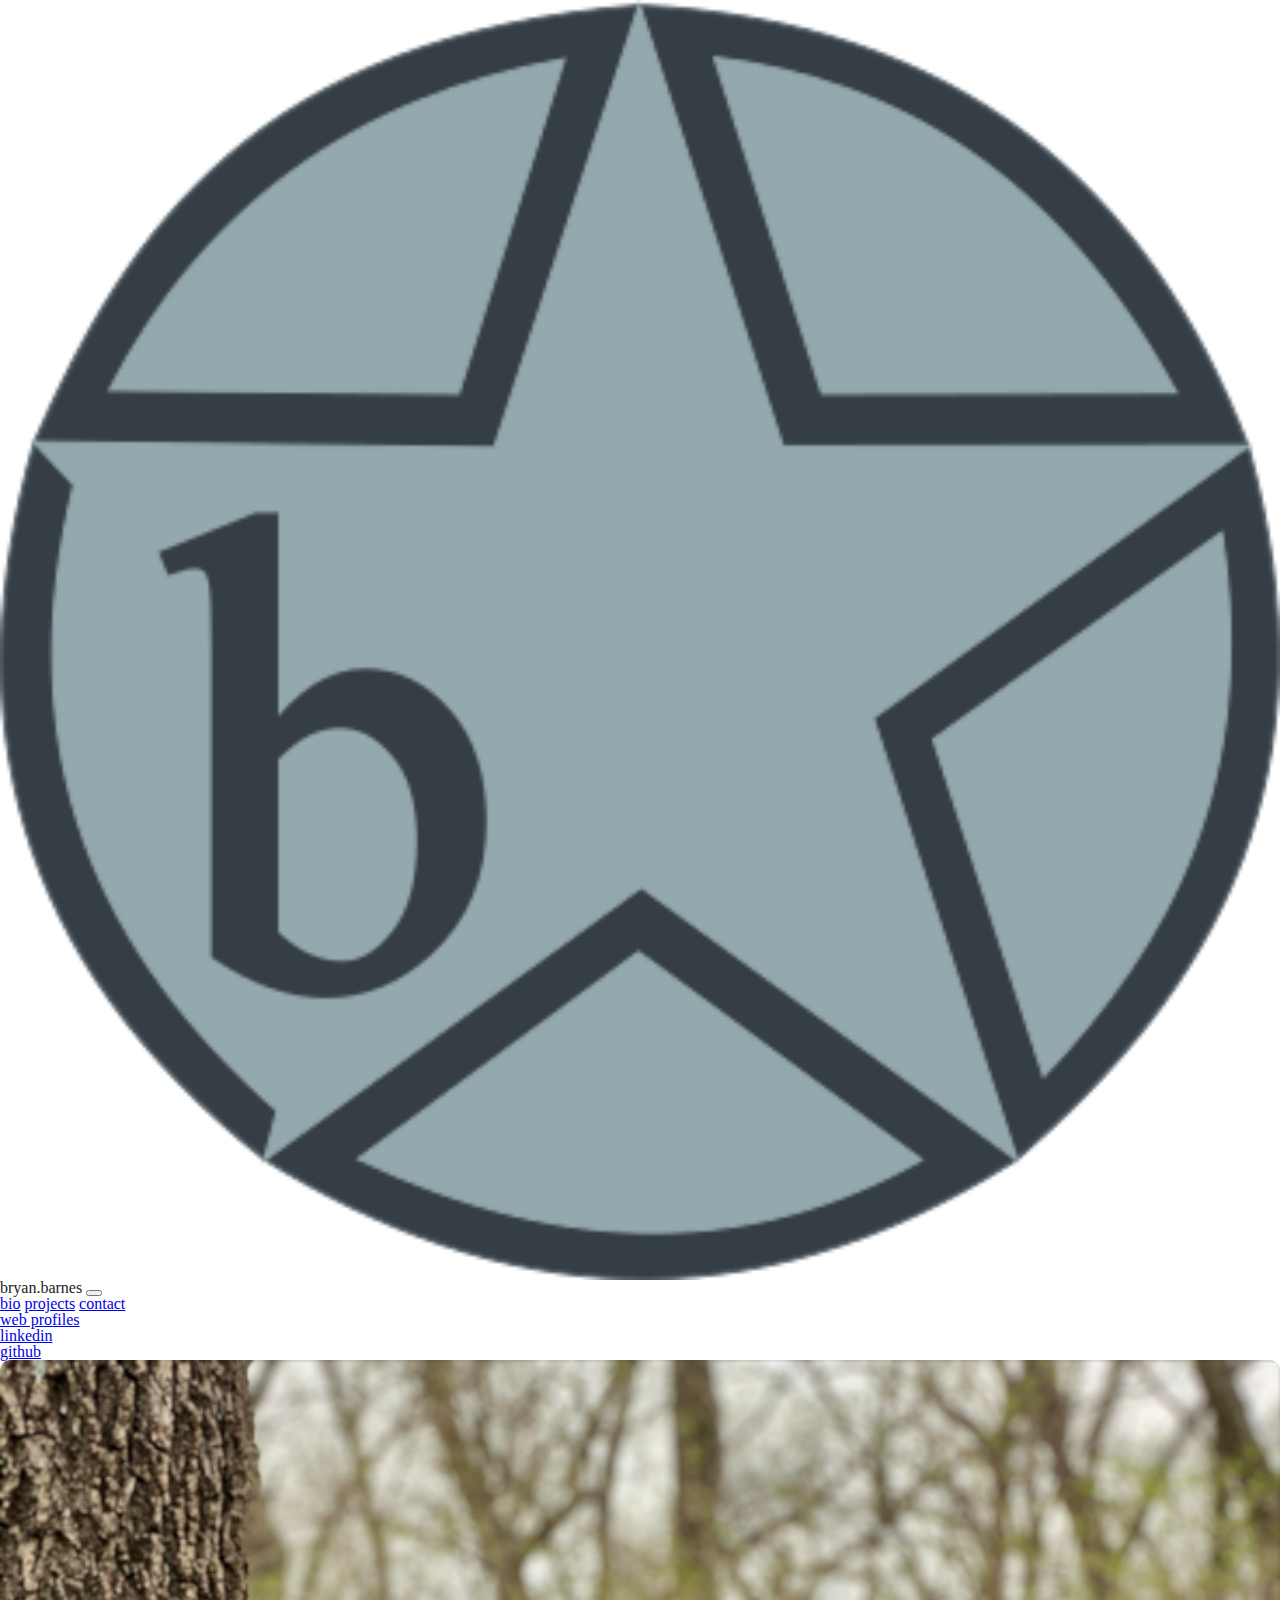
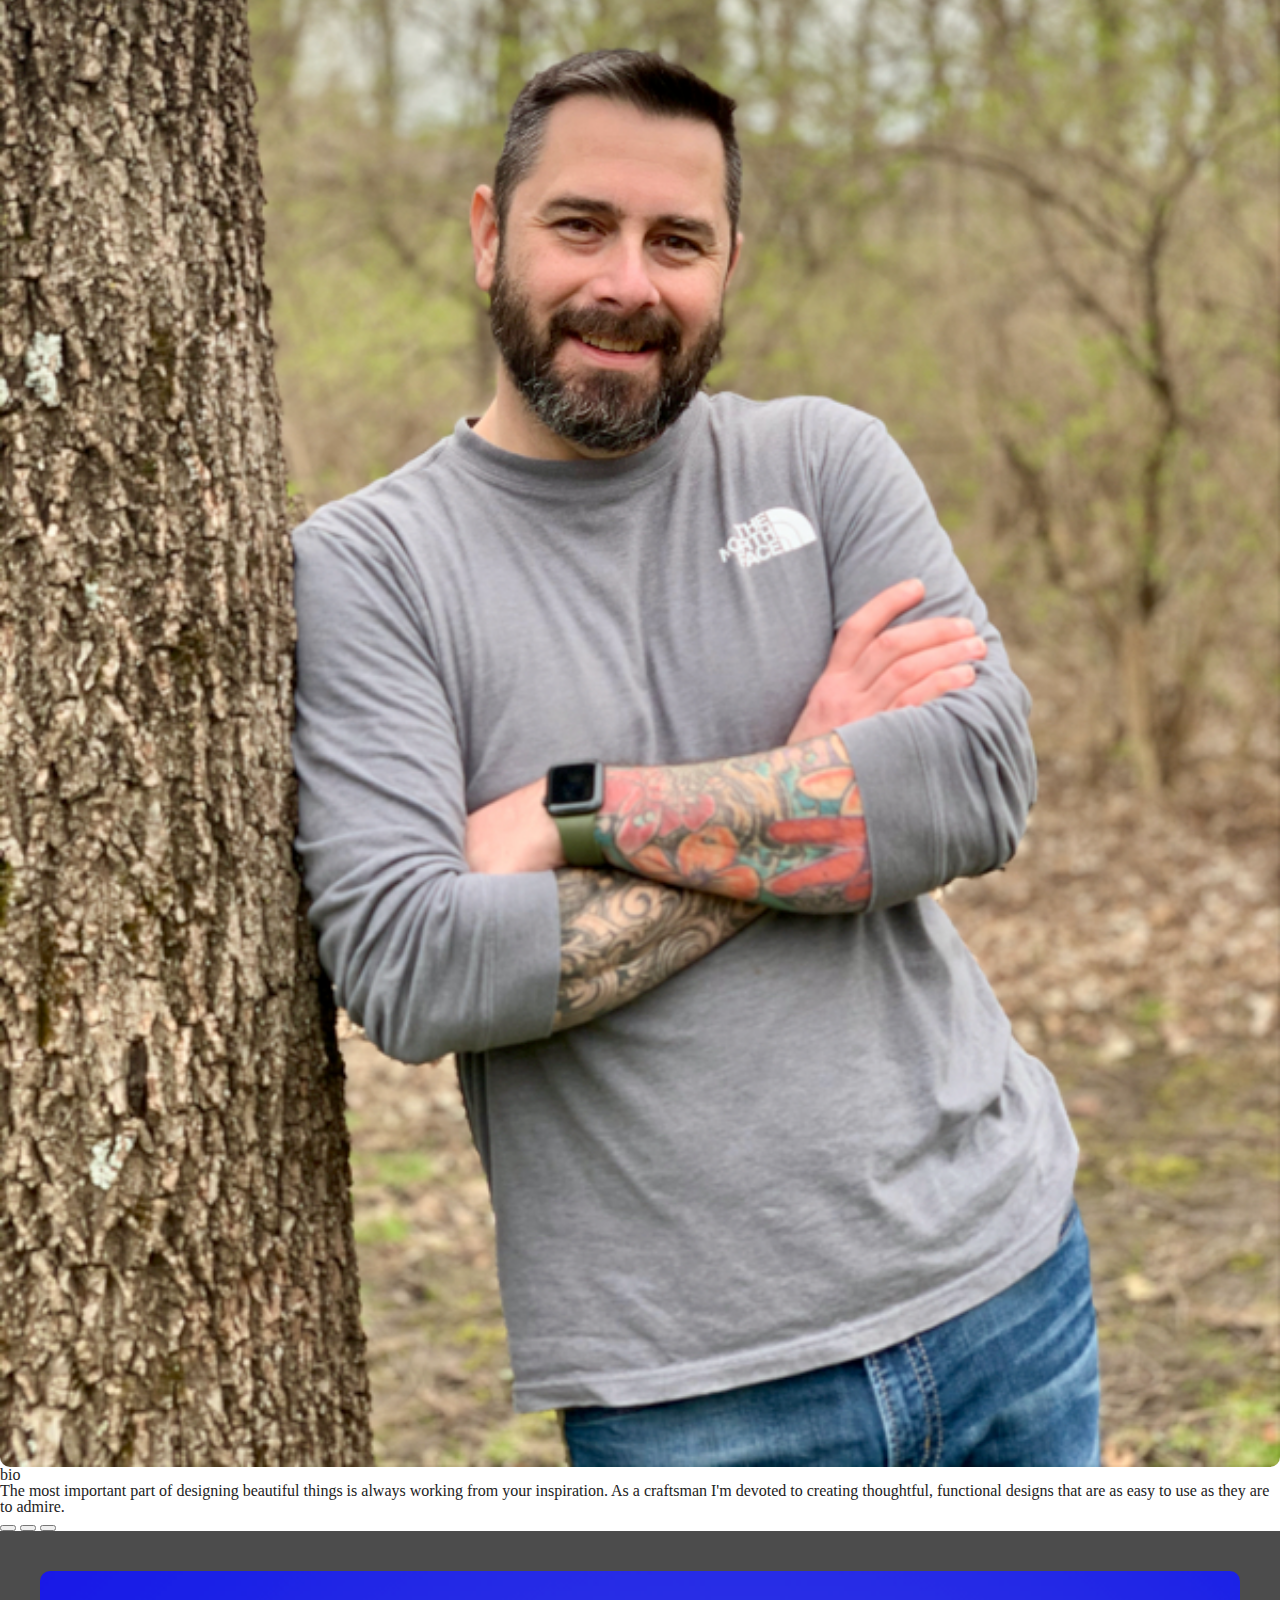
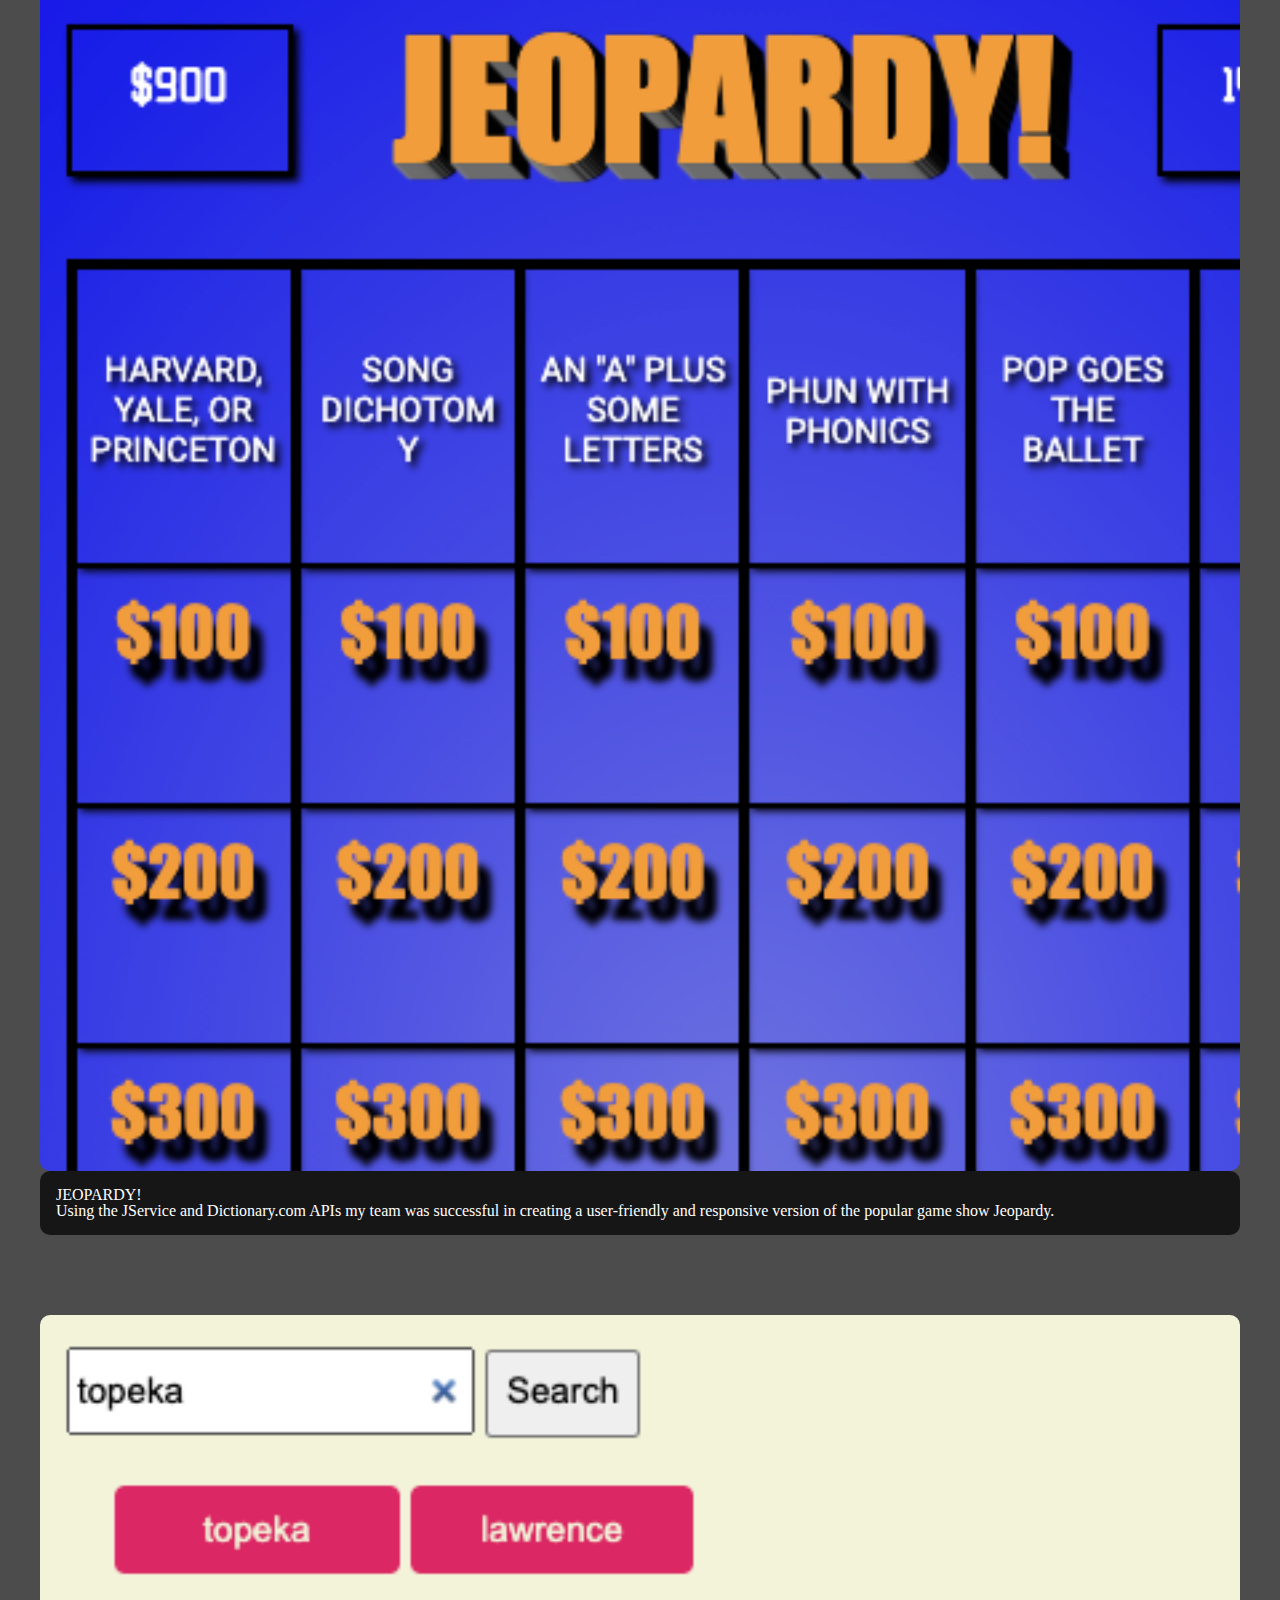
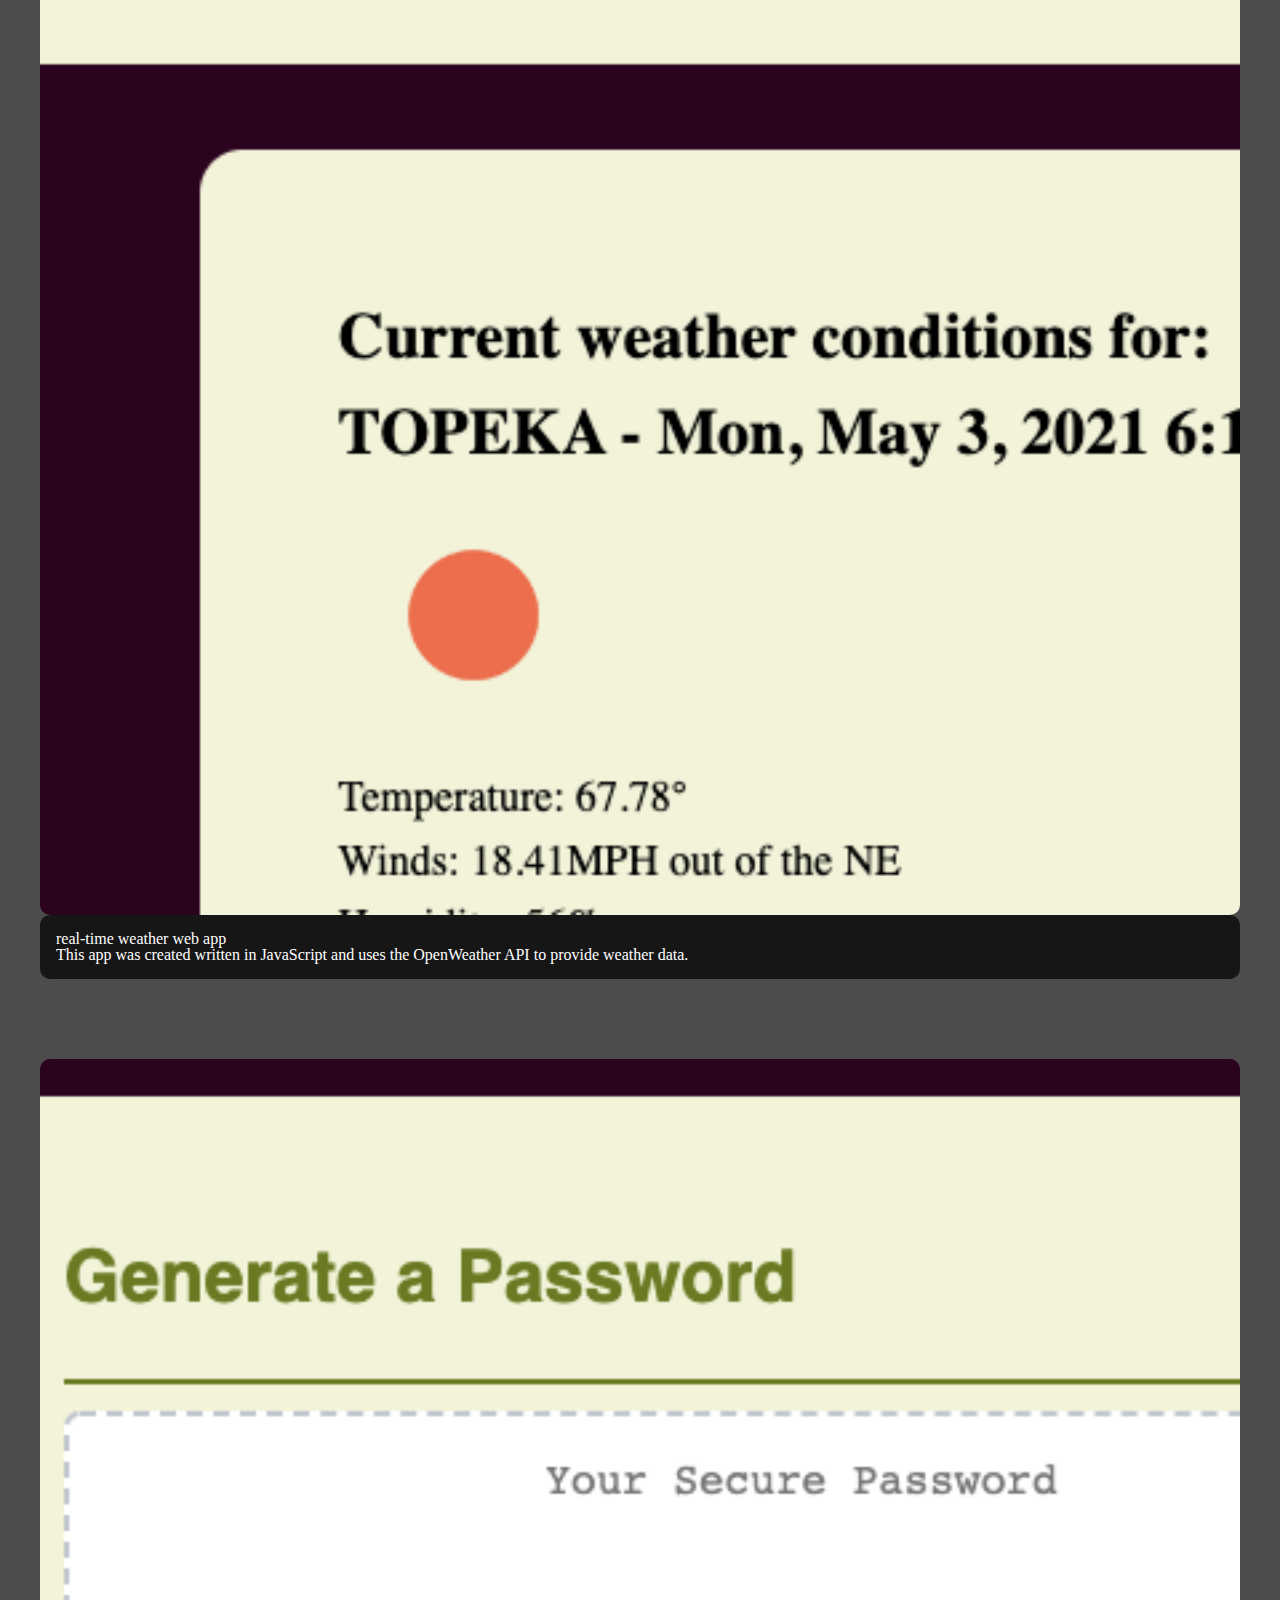
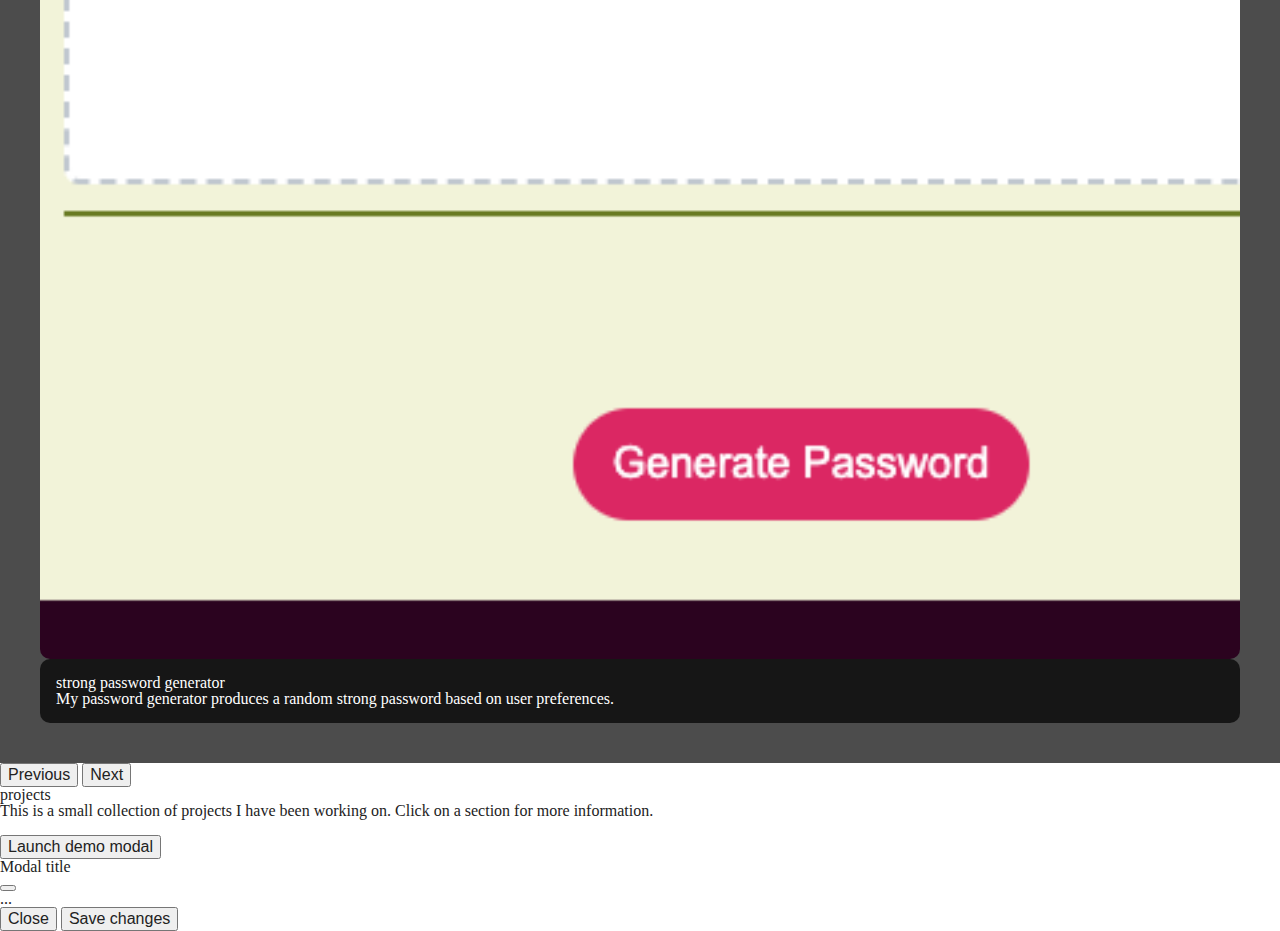
==== commit 7ba8bde9: "added modal code for project links." ====
--- a/index.html
+++ b/index.html
@@ -11,6 +11,7 @@
     <link rel="icon" type="image/png" sizes="16x16" href="./favicon/favicon-16x16.png">
 </head>
 <body>
+    <!-- HEADER SECTION -->
     <header class="container">
         <section class="row">
             <figure id="site-logo" class="column col-sm-2"><img id="logo" src="./assets/images/brokenstar_logo.png" /></figure>
@@ -26,7 +27,16 @@
                   <a class="nav-link active" aria-current="page" href="#bio">bio</a>
                   <a class="nav-link" href="#projects">projects</a>
                   <a class="nav-link" href="#contact">contact</a>
-                </div>
+                  <li class="nav-item dropdown">
+                    <a class="nav-link dropdown-toggle" href="#" id="navbarDropdown" role="button" data-bs-toggle="dropdown" aria-expanded="false">
+                      web profiles
+                    </a>
+                    <ul class="dropdown-menu" aria-labelledby="navbarDropdown">
+                      <li><a class="dropdown-item" href="https://www.linkedin.com/in/bryan-barnes-40a455207/" target="_blank">linkedin</a></li>
+                      <li><a class="dropdown-item" href="https://github.com/bryan-barnes12" target="_blank">github</a></li>
+                    </ul>
+                  </li>
+                          </div>
               </div>
             </div>
           </nav>
@@ -52,14 +62,11 @@
               </div>
               <div class="carousel-inner">
                 <div class="carousel-item active">
-                  <img src="./assets/images/jeopardy_game.png" class="d-block w-100" alt="...">
-                  <div class="carousel-caption d-md-block">
-                    <h5>JEOPARDY!</h5>
-                    <p>Using the JService and Dictionary.com APIs my team was successful in creating a user-friendly and responsive version of the popular game show Jeopardy.</p>
-                    <ul>
-                      <li><a href="https://bryan-barnes12.github.io/jeopardy-game/">game</a></li>
-                    </ul>
-                  </div>
+                    <img src="./assets/images/jeopardy_game.png" class="d-block w-100" alt="...">
+                    <div class="carousel-caption d-md-block">
+                        <h5>JEOPARDY!</h5>
+                        <p>Using the JService and Dictionary.com APIs my team was successful in creating a user-friendly and responsive version of the popular game show Jeopardy.</p>
+                    </div>
                 </div>
                 <div class="carousel-item">
                   <img src="./assets/images/realtime_weather.png" class="d-block w-100" alt="...">
@@ -91,6 +98,27 @@
           </article>
         </section>
     </main>
+    <button type="button" class="btn btn-primary" data-bs-toggle="modal" data-bs-target="#exampleModal">
+        Launch demo modal
+      </button>
+      
+    <div class="modal fade" id="exampleModal" tabindex="-1" aria-labelledby="exampleModalLabel" aria-hidden="true">
+        <div class="modal-dialog">
+          <div class="modal-content">
+            <div class="modal-header">
+              <h5 class="modal-title" id="exampleModalLabel">Modal title</h5>
+              <button type="button" class="btn-close" data-bs-dismiss="modal" aria-label="Close"></button>
+            </div>
+            <div class="modal-body">
+              ...
+            </div>
+            <div class="modal-footer">
+              <button type="button" class="btn btn-secondary" data-bs-dismiss="modal">Close</button>
+              <button type="button" class="btn btn-primary">Save changes</button>
+            </div>
+          </div>
+        </div>
+      </div>
 
 
 <script src="https://cdn.jsdelivr.net/npm/bootstrap@5.0.0-beta3/dist/js/bootstrap.bundle.min.js" integrity="sha384-JEW9xMcG8R+pH31jmWH6WWP0WintQrMb4s7ZOdauHnUtxwoG2vI5DkLtS3qm9Ekf" crossorigin="anonymous"></script>
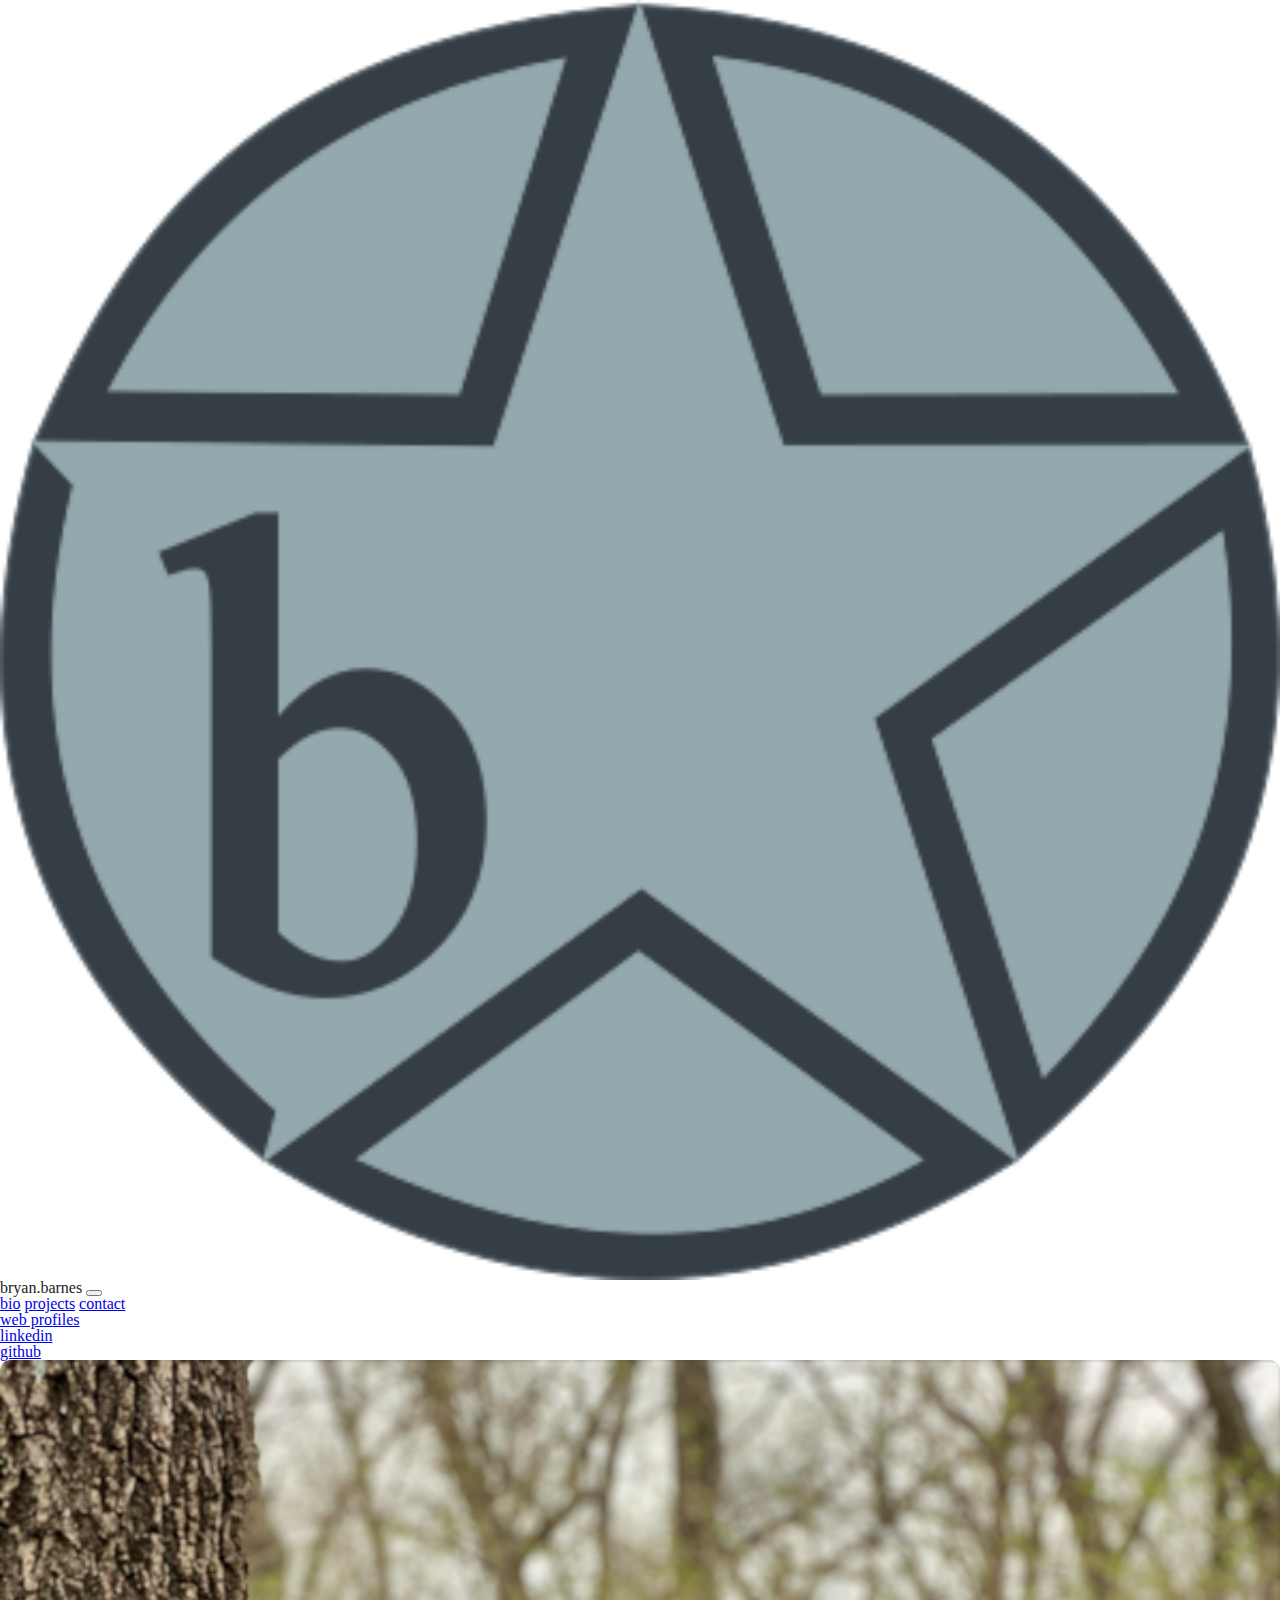
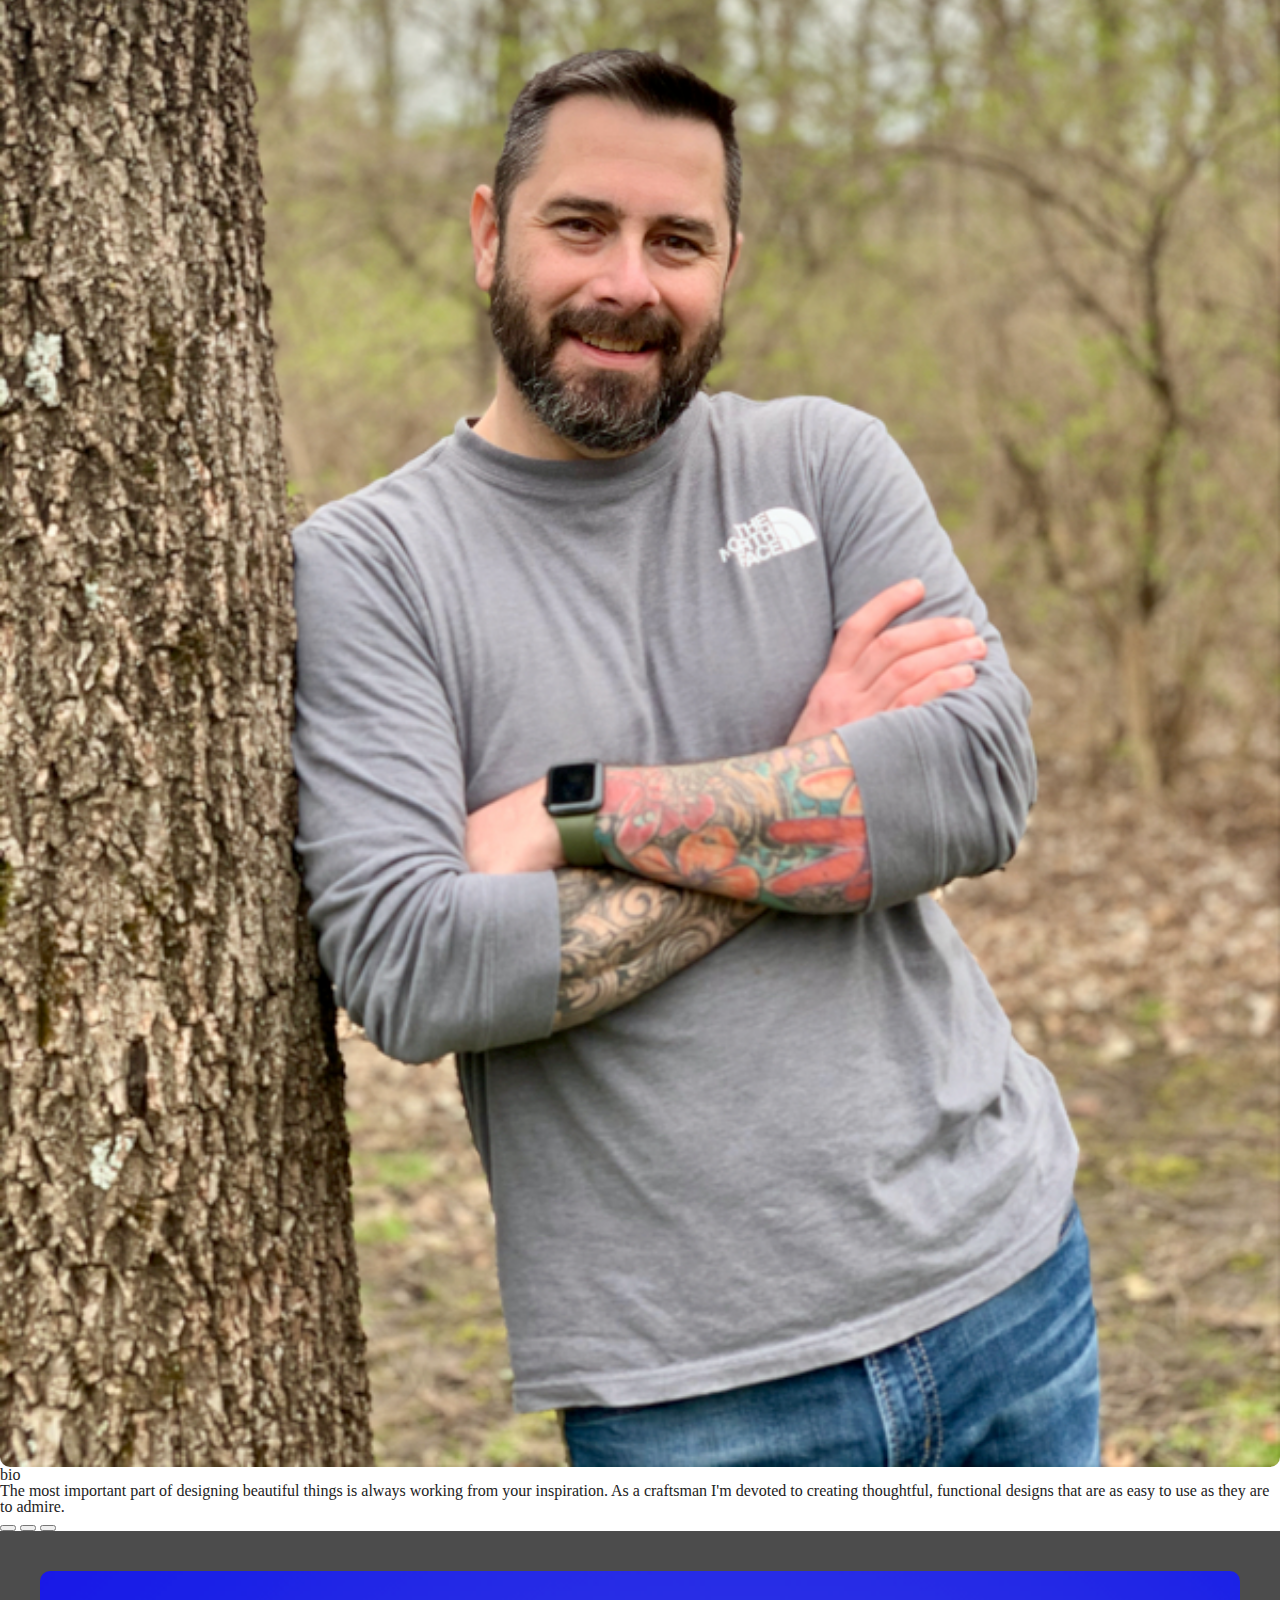
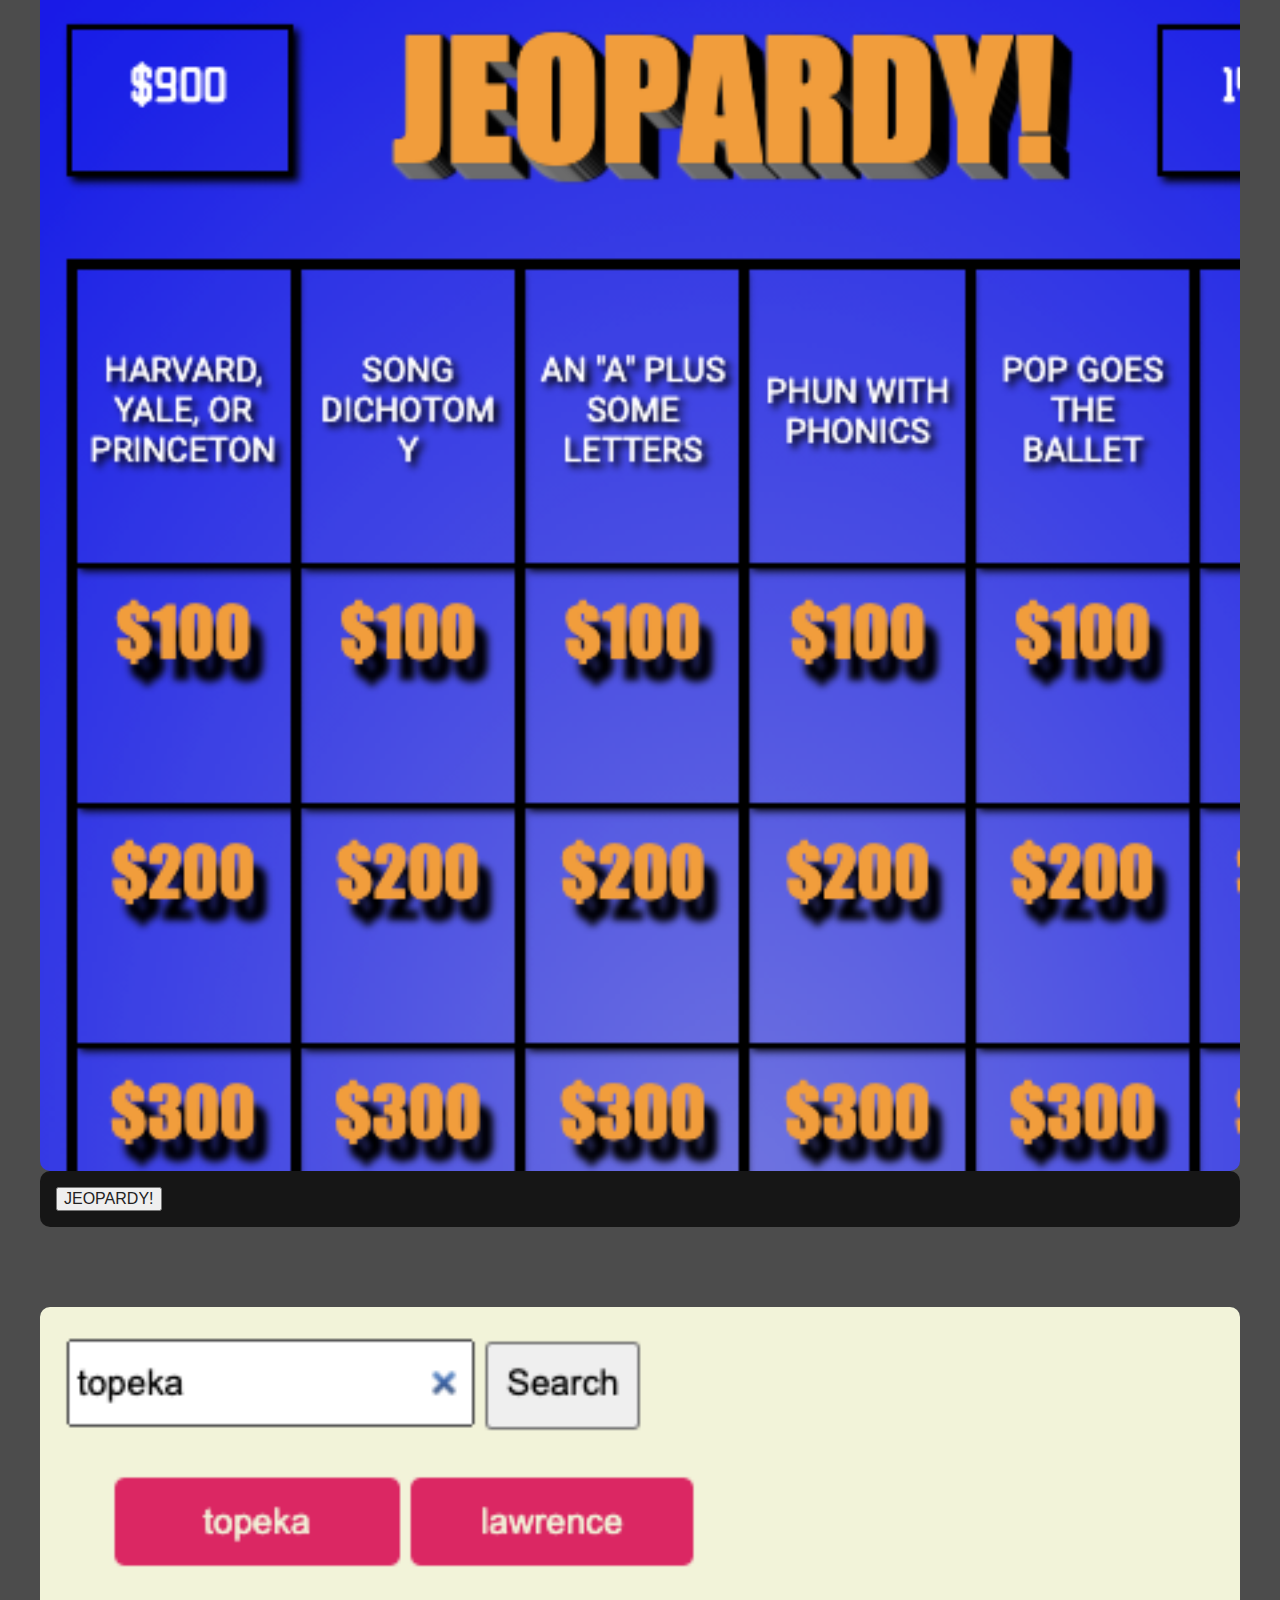
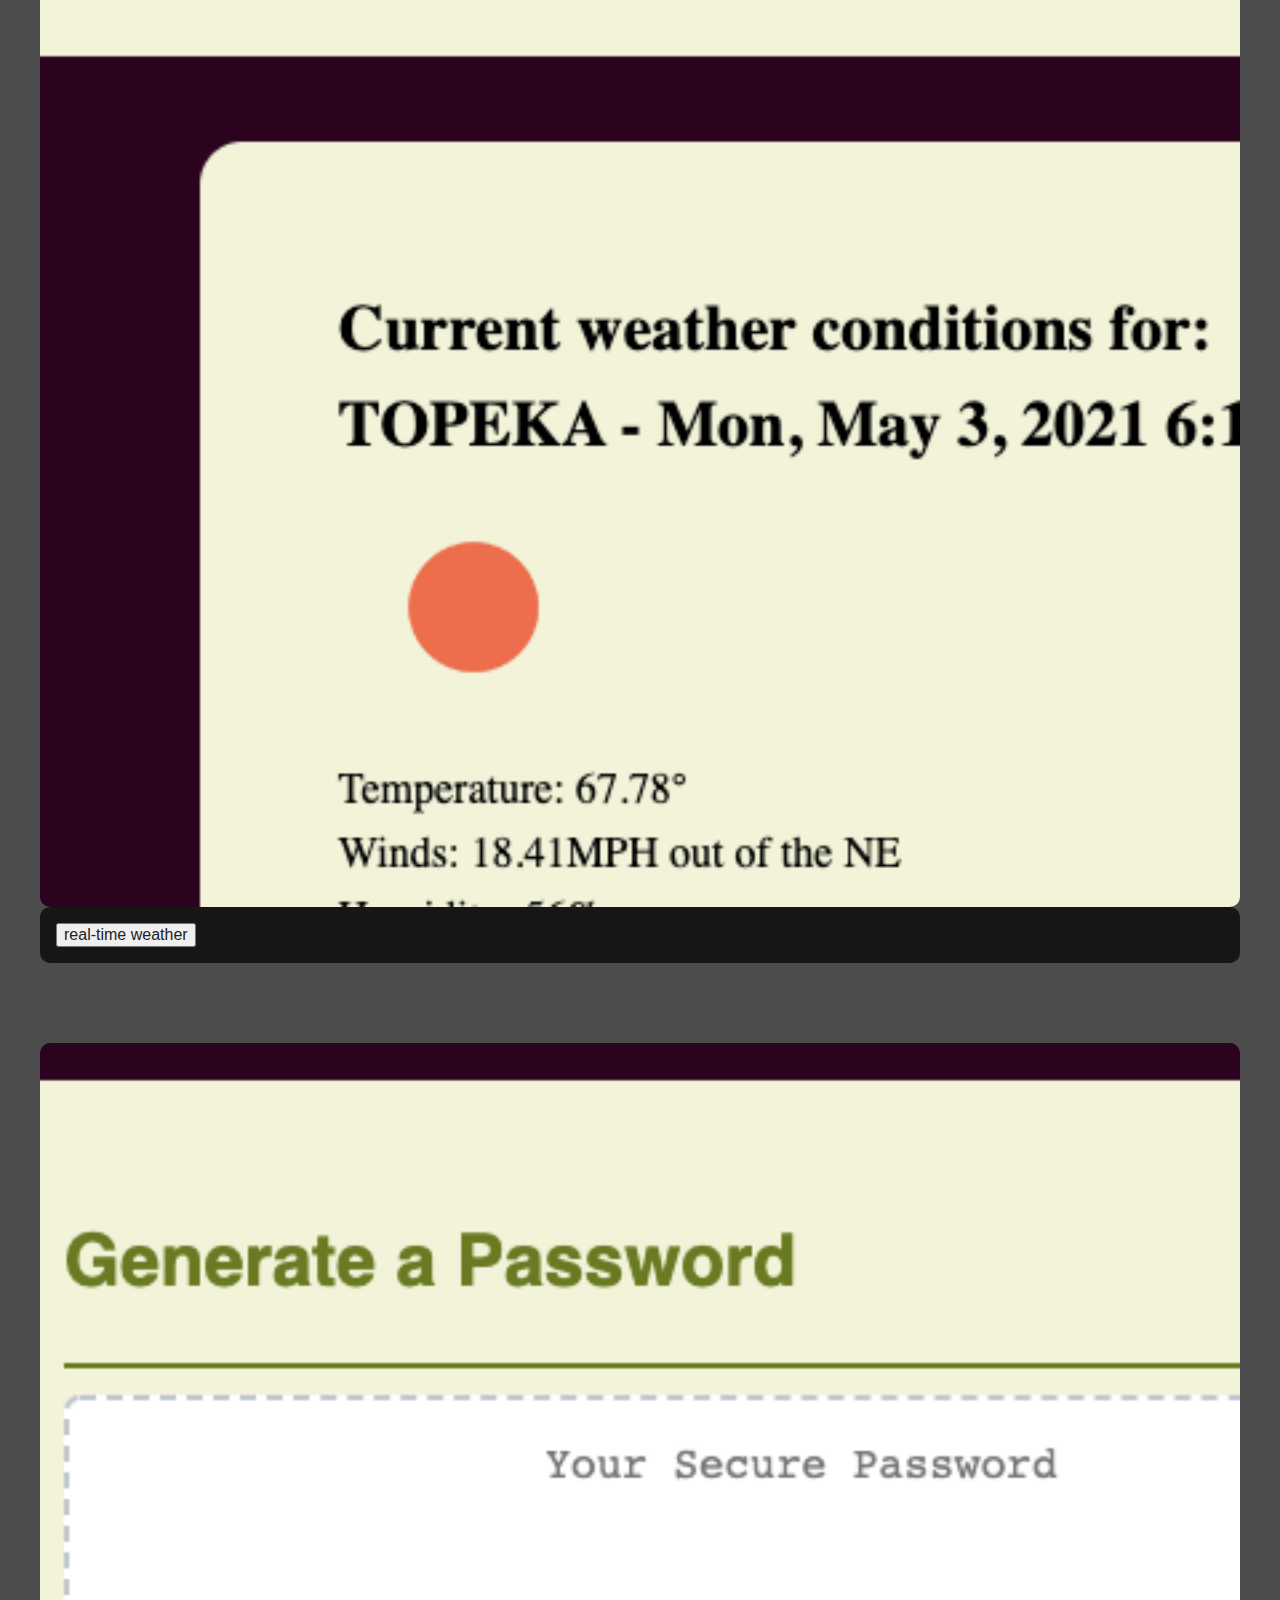
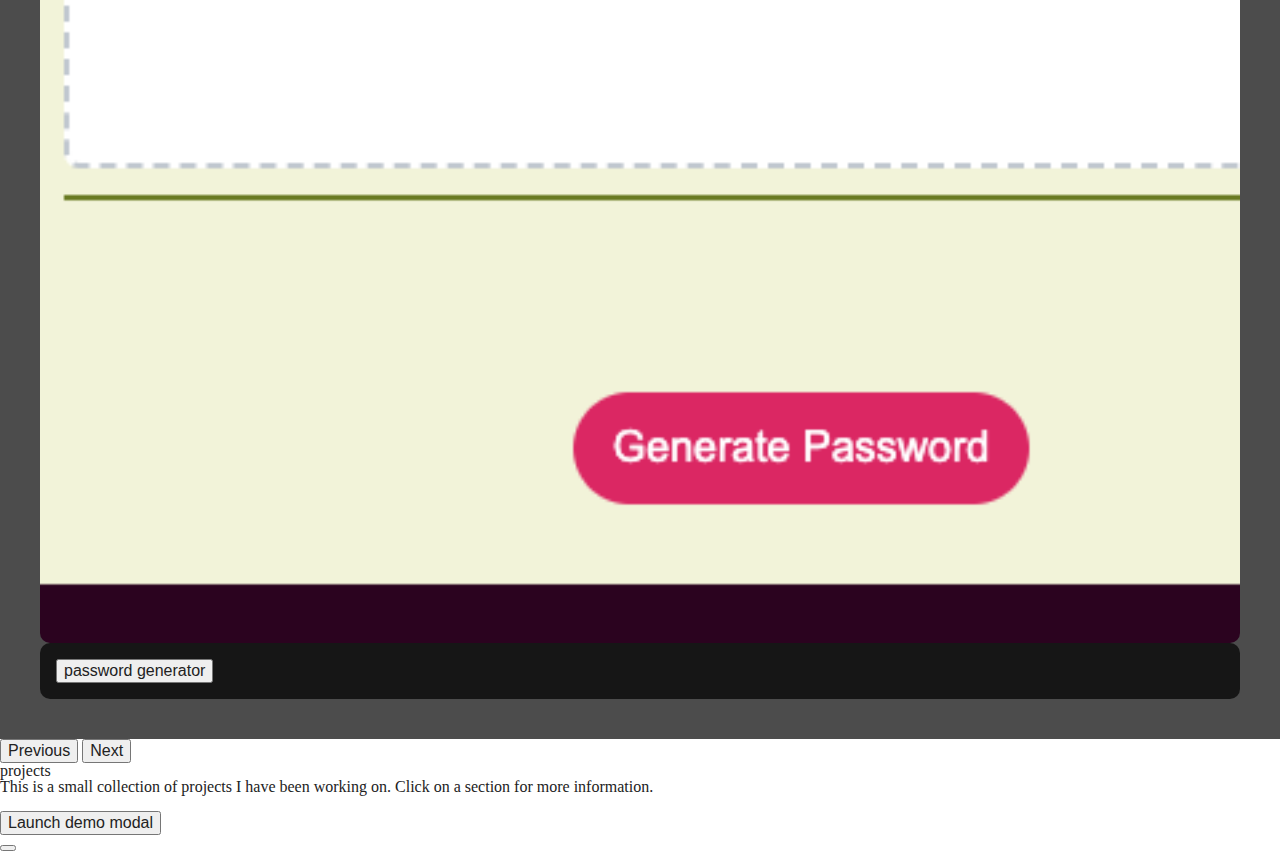
==== commit 975523c1: "added modal functionality to the project carousel" ====
--- a/index.html
+++ b/index.html
@@ -11,7 +11,6 @@
     <link rel="icon" type="image/png" sizes="16x16" href="./favicon/favicon-16x16.png">
 </head>
 <body>
-    <!-- HEADER SECTION -->
     <header class="container">
         <section class="row">
             <figure id="site-logo" class="column col-sm-2"><img id="logo" src="./assets/images/brokenstar_logo.png" /></figure>
@@ -54,71 +53,67 @@
         </section>
         <!-- PROJECTS SECTION -->
         <section id="projects" class="row">
-            <div id="carousel" class="carousel slide col-sm-7 col-lg-6" data-bs-ride="carousel">
-              <div class="carousel-indicators">
-                <button type="button" data-bs-target="#carouselExampleCaptions" data-bs-slide-to="0" class="active" aria-current="true" aria-label="Slide 1"></button>
-                <button type="button" data-bs-target="#carouselExampleCaptions" data-bs-slide-to="1" aria-label="Slide 2"></button>
-                <button type="button" data-bs-target="#carouselExampleCaptions" data-bs-slide-to="2" aria-label="Slide 3"></button>
-              </div>
-              <div class="carousel-inner">
-                <div class="carousel-item active">
+            <div id="carouselExampleCaptions" class="carousel slide col-sm-7 col-lg-6" data-bs-ride="carousel">
+                <div class="carousel-indicators">
+                  <button type="button" data-bs-target="#carouselExampleCaptions" data-bs-slide-to="0" class="active" aria-current="true" aria-label="Slide 1"></button>
+                  <button type="button" data-bs-target="#carouselExampleCaptions" data-bs-slide-to="1" aria-label="Slide 2"></button>
+                  <button type="button" data-bs-target="#carouselExampleCaptions" data-bs-slide-to="2" aria-label="Slide 3"></button>
+                </div>
+                <div class="carousel-inner">
+                  <div class="carousel-item active">
                     <img src="./assets/images/jeopardy_game.png" class="d-block w-100" alt="...">
-                    <div class="carousel-caption d-md-block">
-                        <h5>JEOPARDY!</h5>
-                        <p>Using the JService and Dictionary.com APIs my team was successful in creating a user-friendly and responsive version of the popular game show Jeopardy.</p>
+                    <div class="carousel-caption d-none d-md-block">
+                        <button type="button" class="btn btn-secondary" data-bs-toggle="modal" data-bs-target="#exampleModal" id="jeopardy">JEOPARDY!</button>
                     </div>
-                </div>
-                <div class="carousel-item">
-                  <img src="./assets/images/realtime_weather.png" class="d-block w-100" alt="...">
-                  <div class="carousel-caption d-md-block">
-                    <h5>real-time weather web app</h5>
-                    <p>This app was created written in JavaScript and uses the OpenWeather API to provide weather data.</p>
+                  </div>
+                  <div class="carousel-item">
+                    <img src="./assets/images/realtime_weather.png" class="d-block w-100" alt="...">
+                    <div class="carousel-caption d-none d-md-block">
+                        <button type="button" class="btn btn-secondary" data-bs-toggle="modal" data-bs-target="#exampleModal" id="weather">real-time weather</button>
+                    </div>
+                  </div>
+                  <div class="carousel-item">
+                    <img src="./assets/images/password_generator.png" class="d-block w-100" alt="...">
+                    <div class="carousel-caption d-none d-md-block">
+                        <button type="button" class="btn btn-secondary" data-bs-toggle="modal" data-bs-target="#exampleModal" id="password">password generator</button>
+                    </div>
                   </div>
                 </div>
-                <div class="carousel-item">
-                  <img src="./assets/images/password_generator.png" class="d-block w-100" alt="...">
-                  <div class="carousel-caption d-md-block">
-                    <h5>strong password generator</h5>
-                    <p>My password generator produces a random strong password based on user preferences.</p>
-                  </div>
-                </div>
+                <button class="carousel-control-prev" type="button" data-bs-target="#carouselExampleCaptions" data-bs-slide="prev">
+                  <span class="carousel-control-prev-icon" aria-hidden="true"></span>
+                  <span class="visually-hidden">Previous</span>
+                </button>
+                <button class="carousel-control-next" type="button" data-bs-target="#carouselExampleCaptions" data-bs-slide="next">
+                  <span class="carousel-control-next-icon" aria-hidden="true"></span>
+                  <span class="visually-hidden">Next</span>
+                </button>
               </div>
-              <button class="carousel-control-prev" type="button" data-bs-target="#carouselExampleCaptions" data-bs-slide="prev">
-                <span class="carousel-control-prev-icon" aria-hidden="true"></span>
-                <span class="visually-hidden">Previous</span>
-              </button>
-              <button class="carousel-control-next" type="button" data-bs-target="#carouselExampleCaptions" data-bs-slide="next">
-                <span class="carousel-control-next-icon" aria-hidden="true"></span>
-                <span class="visually-hidden">Next</span>
-              </button>
-            </div>
-            <article id="proj-head" class="column col-sm-5">
+                          <article id="proj-head" class="column col-sm-5">
               <a name="projects"><h2>projects</h2></a>
               <p>This is a small collection of projects I have been working on. Click on a section for more information.</p><br>
           </article>
         </section>
     </main>
-    <button type="button" class="btn btn-primary" data-bs-toggle="modal" data-bs-target="#exampleModal">
-        Launch demo modal
-      </button>
+    <button type="button" class="btn btn-primary" data-bs-toggle="modal" data-bs-target="#exampleModal">Launch demo modal</button>
       
     <div class="modal fade" id="exampleModal" tabindex="-1" aria-labelledby="exampleModalLabel" aria-hidden="true">
         <div class="modal-dialog">
           <div class="modal-content">
             <div class="modal-header">
-              <h5 class="modal-title" id="exampleModalLabel">Modal title</h5>
+              <h5 class="modal-title" id="ModalLabel"></h5>
               <button type="button" class="btn-close" data-bs-dismiss="modal" aria-label="Close"></button>
             </div>
             <div class="modal-body">
-              ...
-            </div>
-            <div class="modal-footer">
-              <button type="button" class="btn btn-secondary" data-bs-dismiss="modal">Close</button>
-              <button type="button" class="btn btn-primary">Save changes</button>
+                <p id="projDesc"></p>
+                <ul>
+                    <li id="projDeploy"></li>
+                    <li id="projRepo"></li>
+                </ul>
             </div>
           </div>
         </div>
       </div>
+
 
 
 <script src="https://cdn.jsdelivr.net/npm/bootstrap@5.0.0-beta3/dist/js/bootstrap.bundle.min.js" integrity="sha384-JEW9xMcG8R+pH31jmWH6WWP0WintQrMb4s7ZOdauHnUtxwoG2vI5DkLtS3qm9Ekf" crossorigin="anonymous"></script>
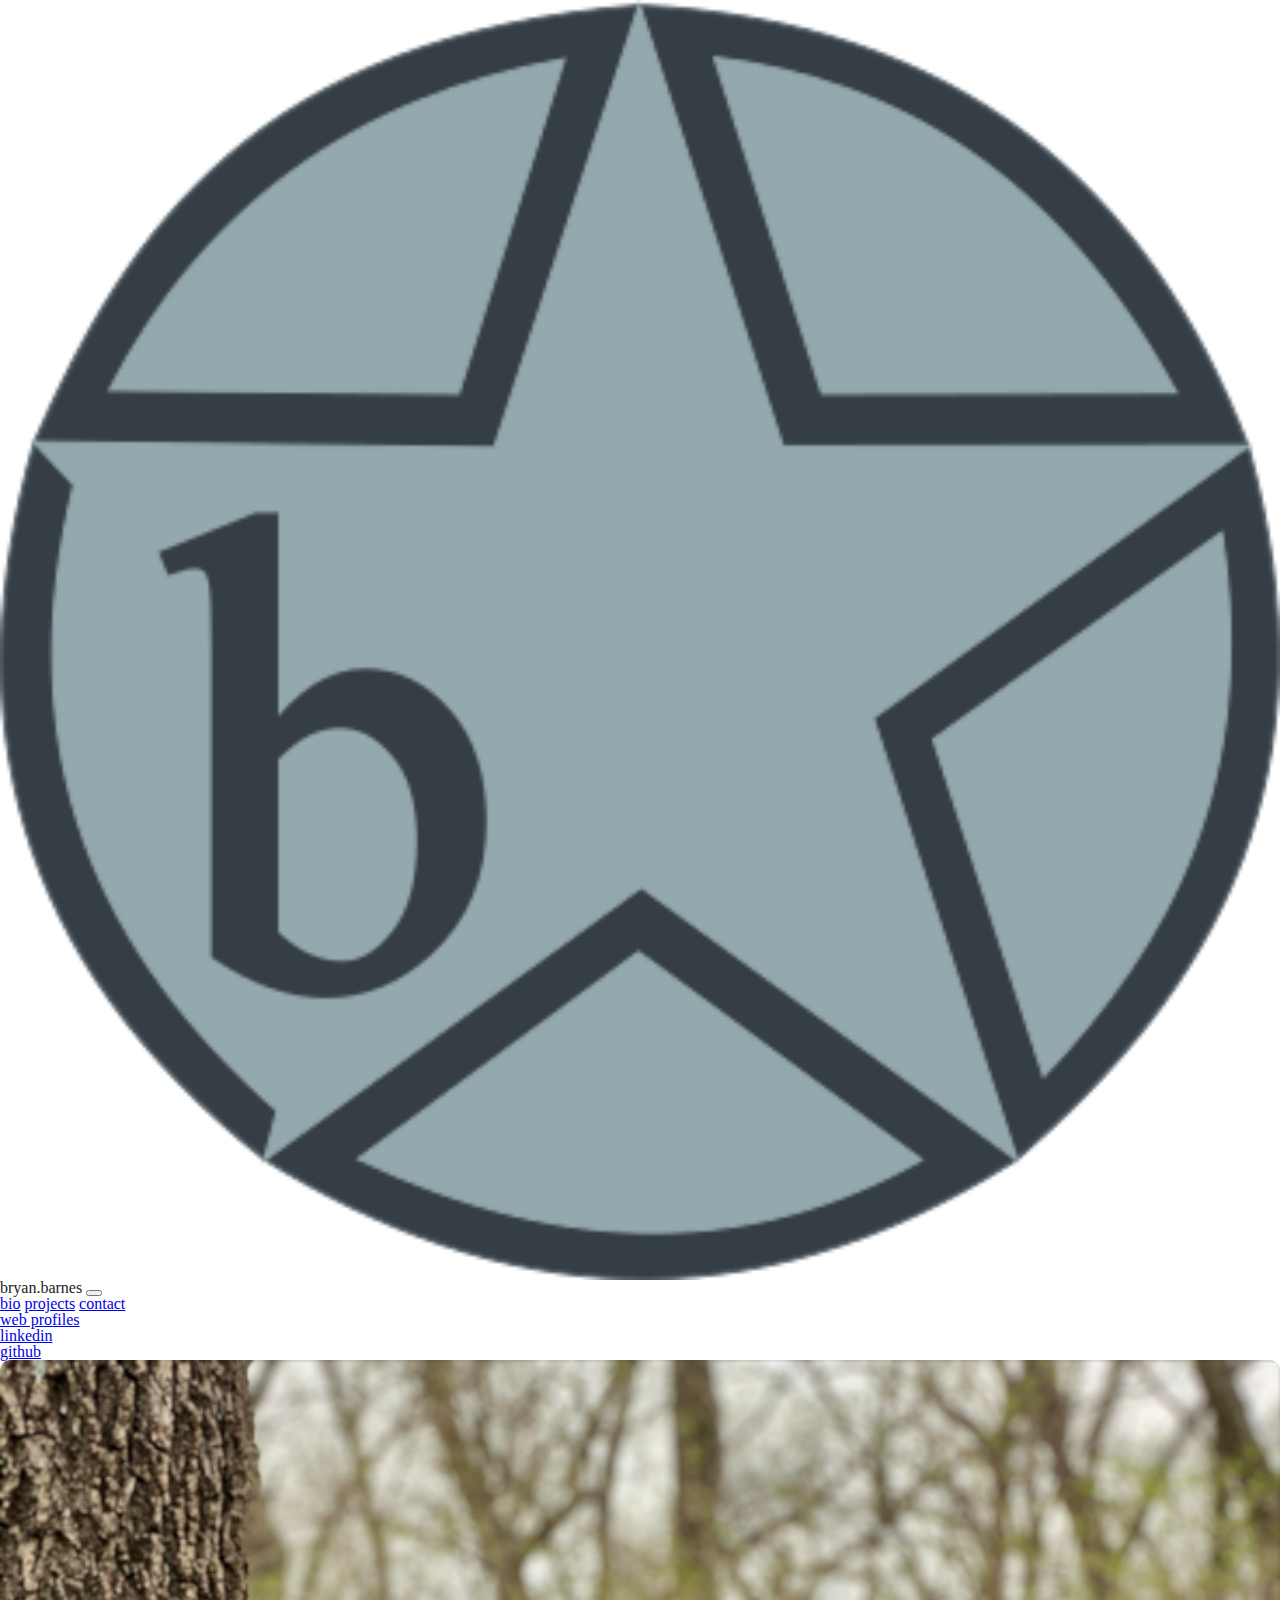
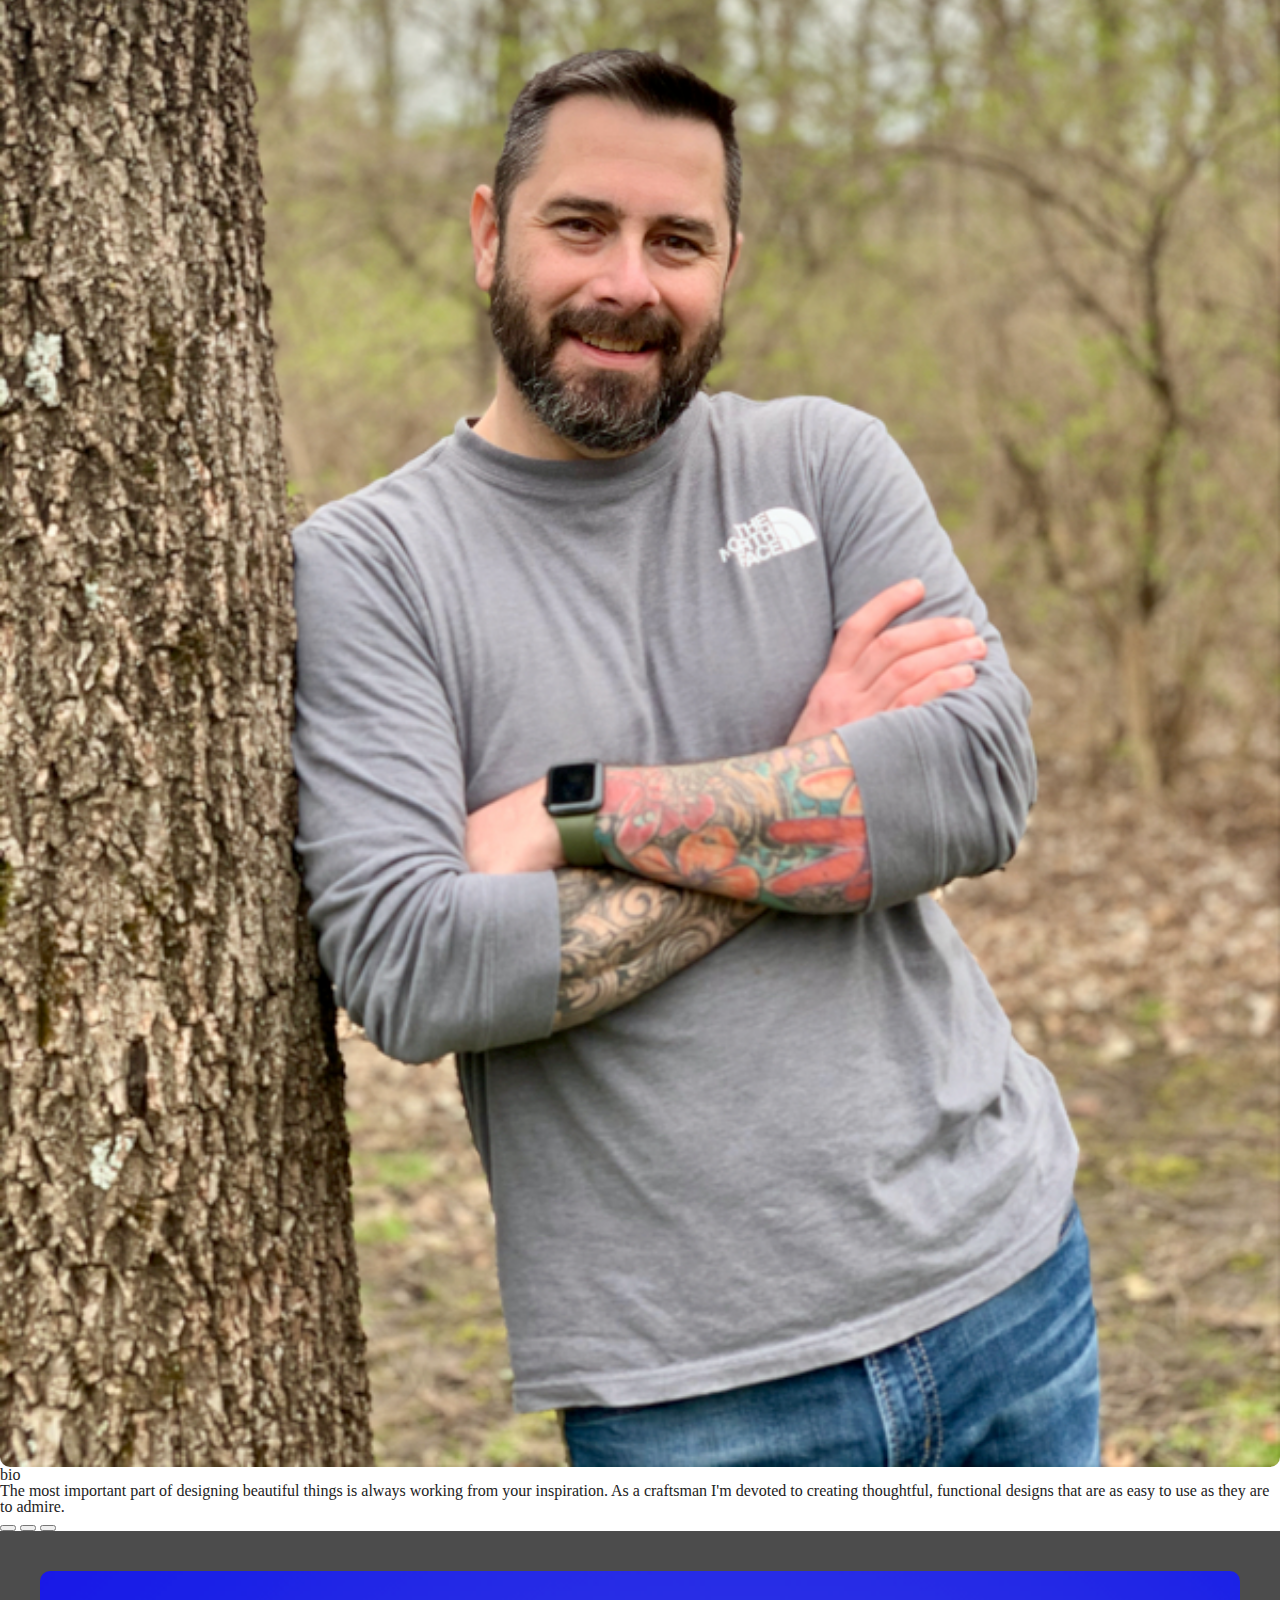
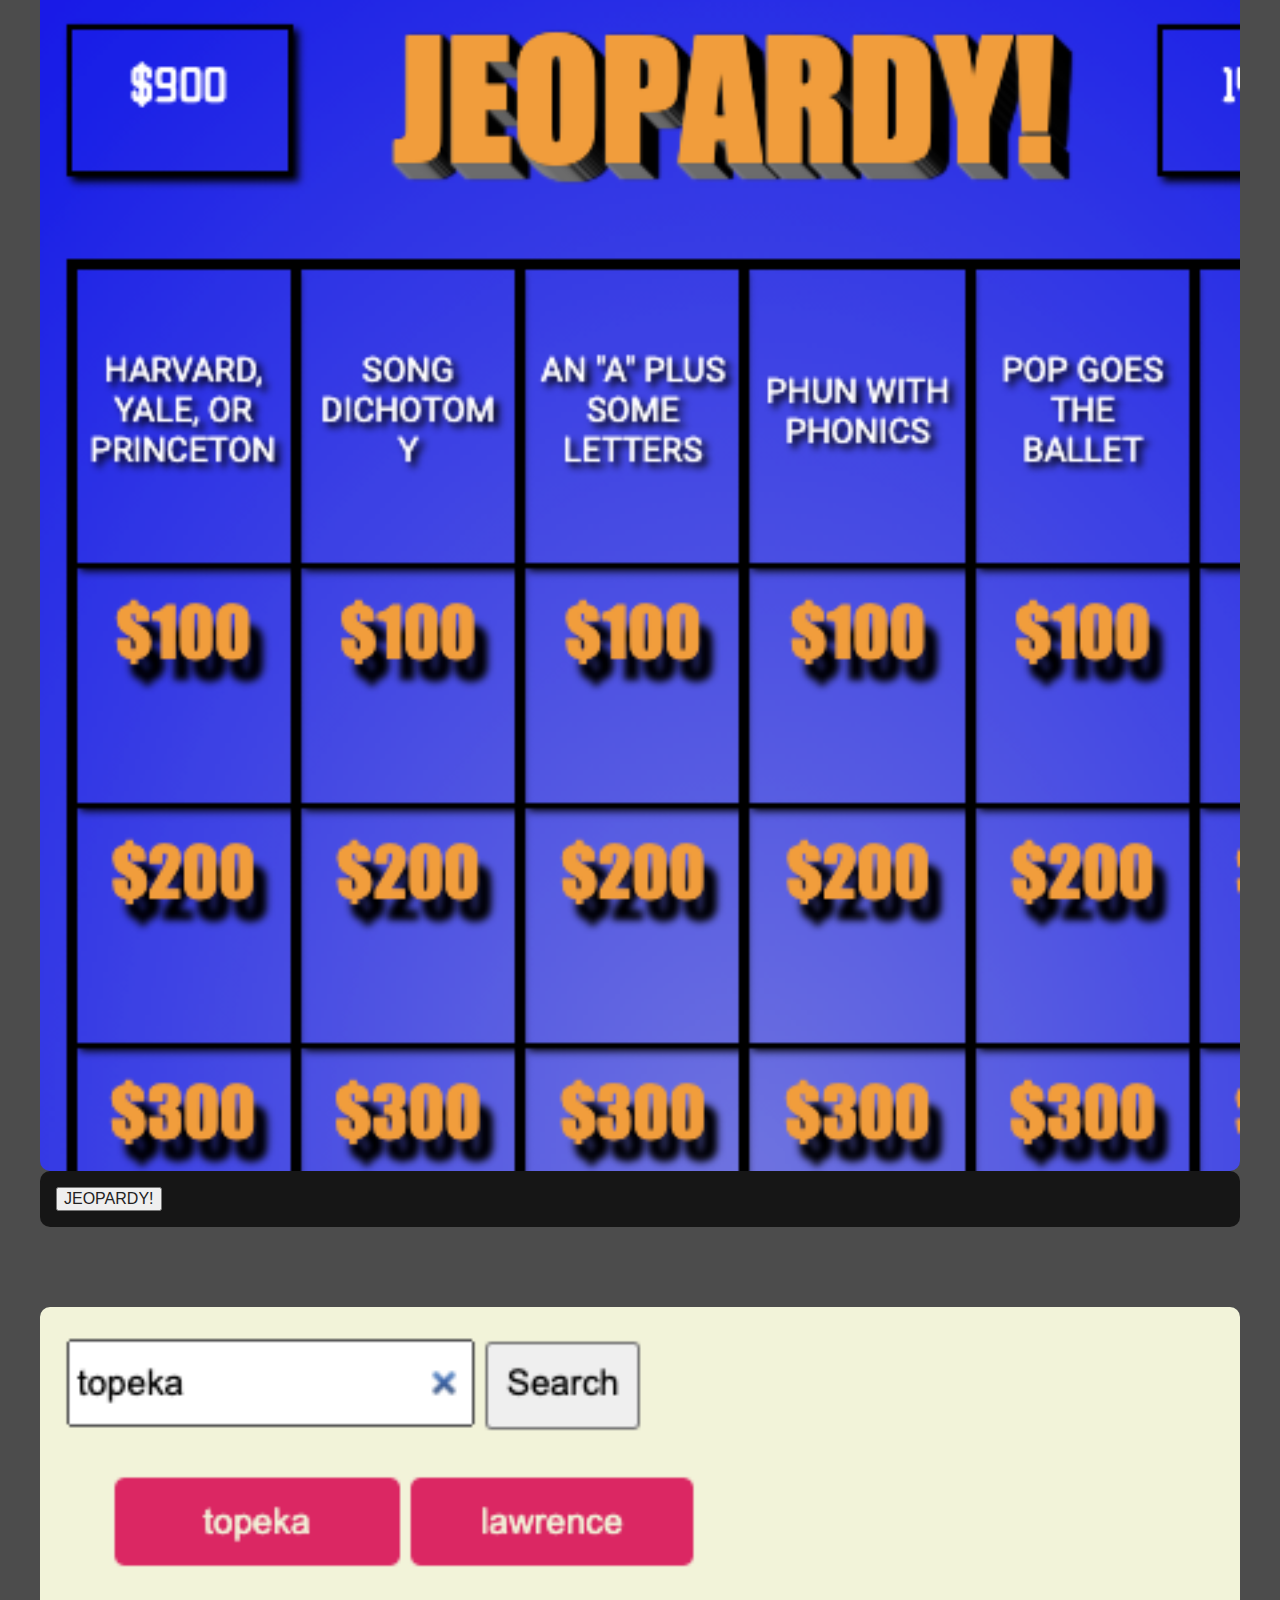
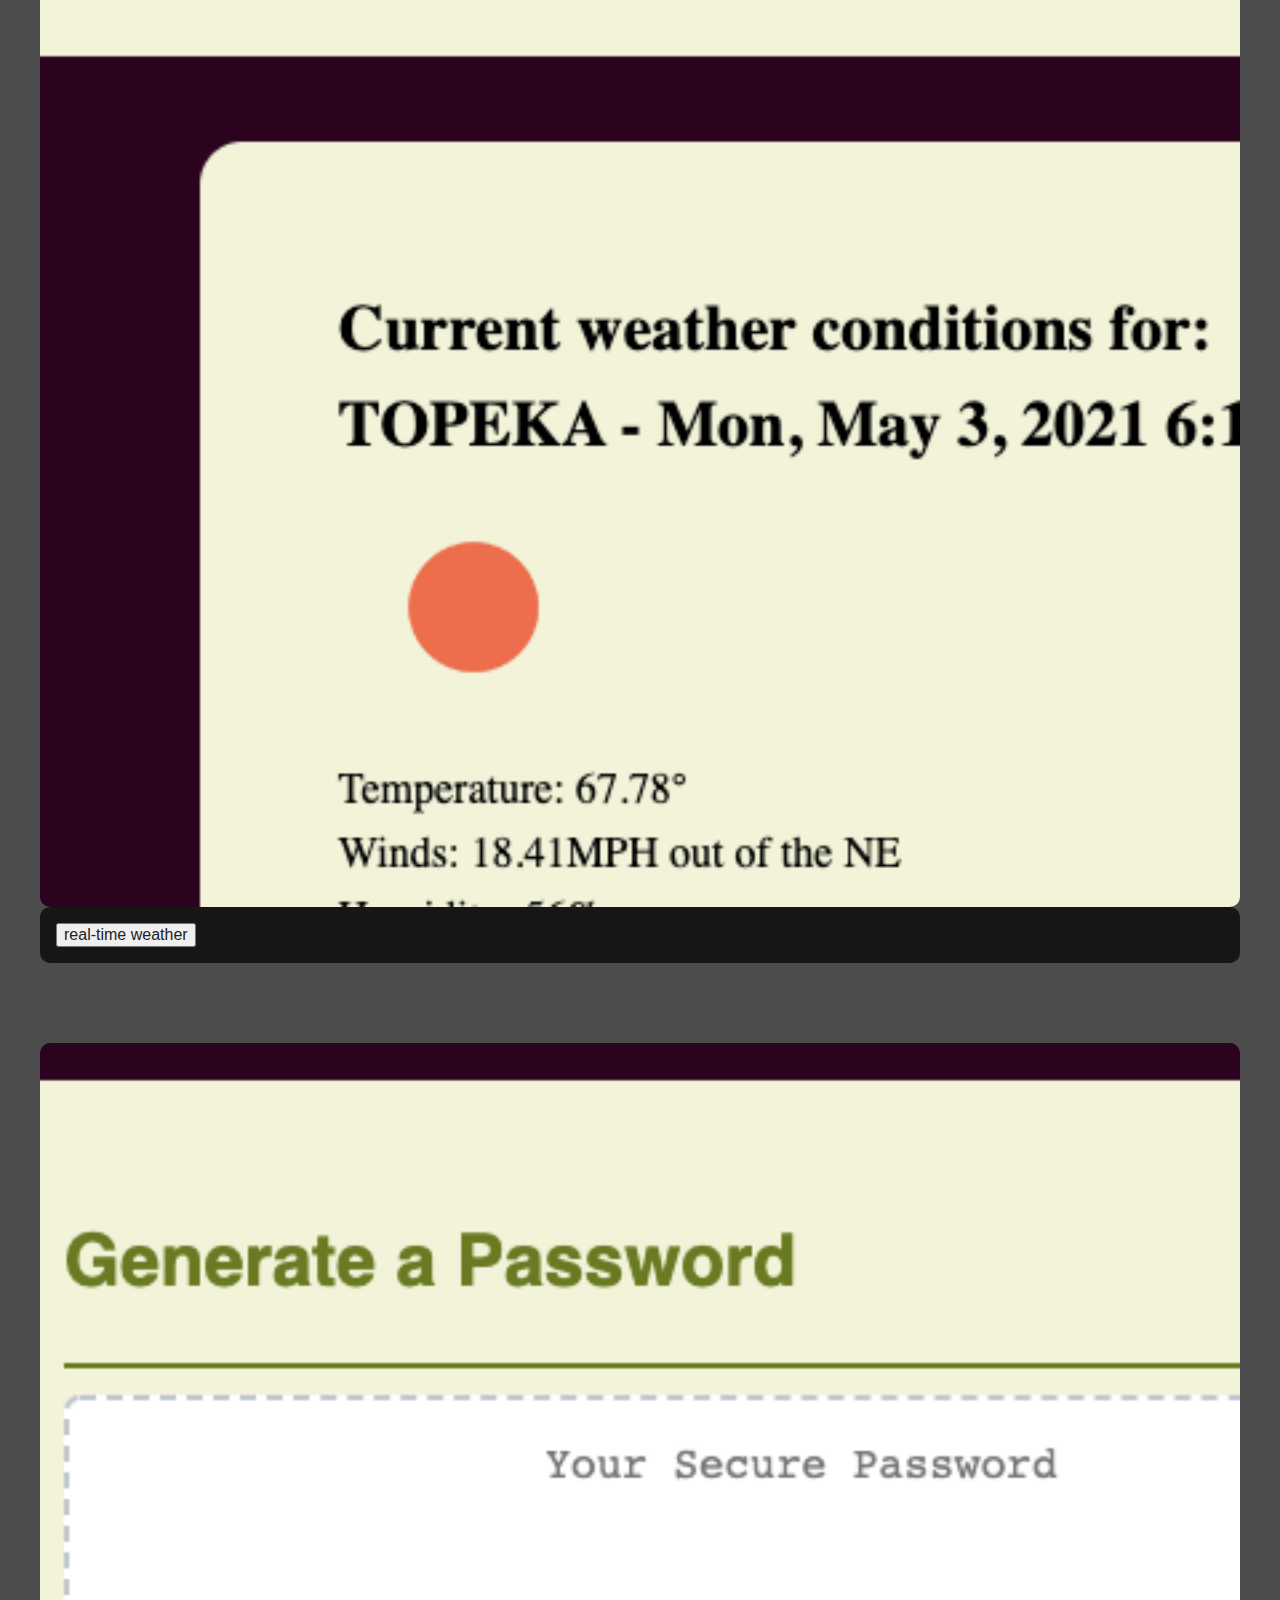
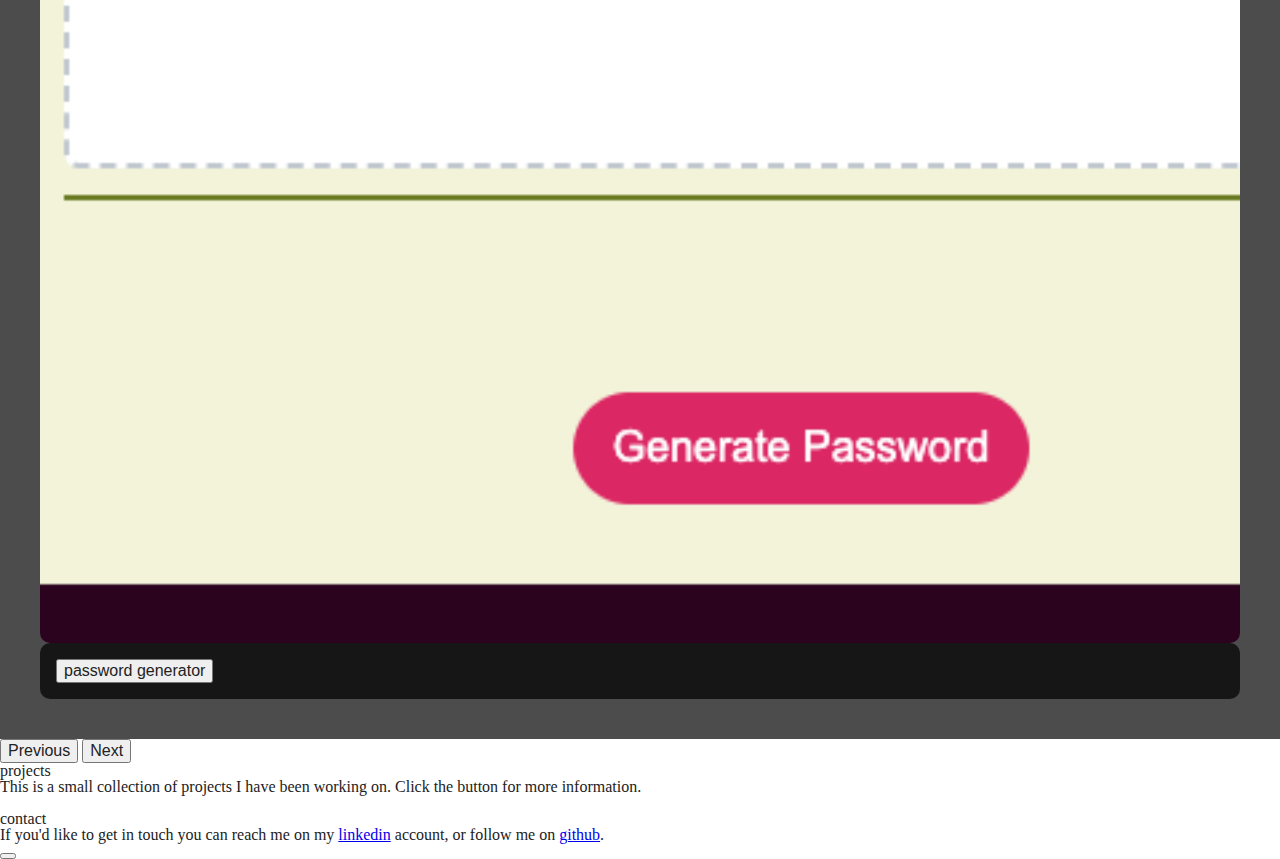
==== commit cea5a44f: "final changes to style and js" ====
--- a/index.html
+++ b/index.html
@@ -62,19 +62,19 @@
                 <div class="carousel-inner">
                   <div class="carousel-item active">
                     <img src="./assets/images/jeopardy_game.png" class="d-block w-100" alt="...">
-                    <div class="carousel-caption d-none d-md-block">
+                    <div class="carousel-caption d-md-block">
                         <button type="button" class="btn btn-secondary" data-bs-toggle="modal" data-bs-target="#exampleModal" id="jeopardy">JEOPARDY!</button>
                     </div>
                   </div>
                   <div class="carousel-item">
                     <img src="./assets/images/realtime_weather.png" class="d-block w-100" alt="...">
-                    <div class="carousel-caption d-none d-md-block">
+                    <div class="carousel-caption d-md-block">
                         <button type="button" class="btn btn-secondary" data-bs-toggle="modal" data-bs-target="#exampleModal" id="weather">real-time weather</button>
                     </div>
                   </div>
                   <div class="carousel-item">
                     <img src="./assets/images/password_generator.png" class="d-block w-100" alt="...">
-                    <div class="carousel-caption d-none d-md-block">
+                    <div class="carousel-caption d-md-block">
                         <button type="button" class="btn btn-secondary" data-bs-toggle="modal" data-bs-target="#exampleModal" id="password">password generator</button>
                     </div>
                   </div>
@@ -90,12 +90,17 @@
               </div>
                           <article id="proj-head" class="column col-sm-5">
               <a name="projects"><h2>projects</h2></a>
-              <p>This is a small collection of projects I have been working on. Click on a section for more information.</p><br>
+              <p>This is a small collection of projects I have been working on. Click the button for more information.</p><br>
           </article>
         </section>
+        <!-- CONTACT SECTION -->
+        <section id="contact" class="row">
+            <figure id="contact-info" class="column col-sm-5">
+                <a name="contact"><h2>contact</h2></a>
+                <p>If you'd like to get in touch you can reach me on my <a href="https://www.linkedin.com/in/bryan-barnes-40a455207/">linkedin</a> account, or follow me on <a href="https://github.com/bryan-barnes12">github</a>.</p>
+            </figure>
+        </section>
     </main>
-    <button type="button" class="btn btn-primary" data-bs-toggle="modal" data-bs-target="#exampleModal">Launch demo modal</button>
-      
     <div class="modal fade" id="exampleModal" tabindex="-1" aria-labelledby="exampleModalLabel" aria-hidden="true">
         <div class="modal-dialog">
           <div class="modal-content">
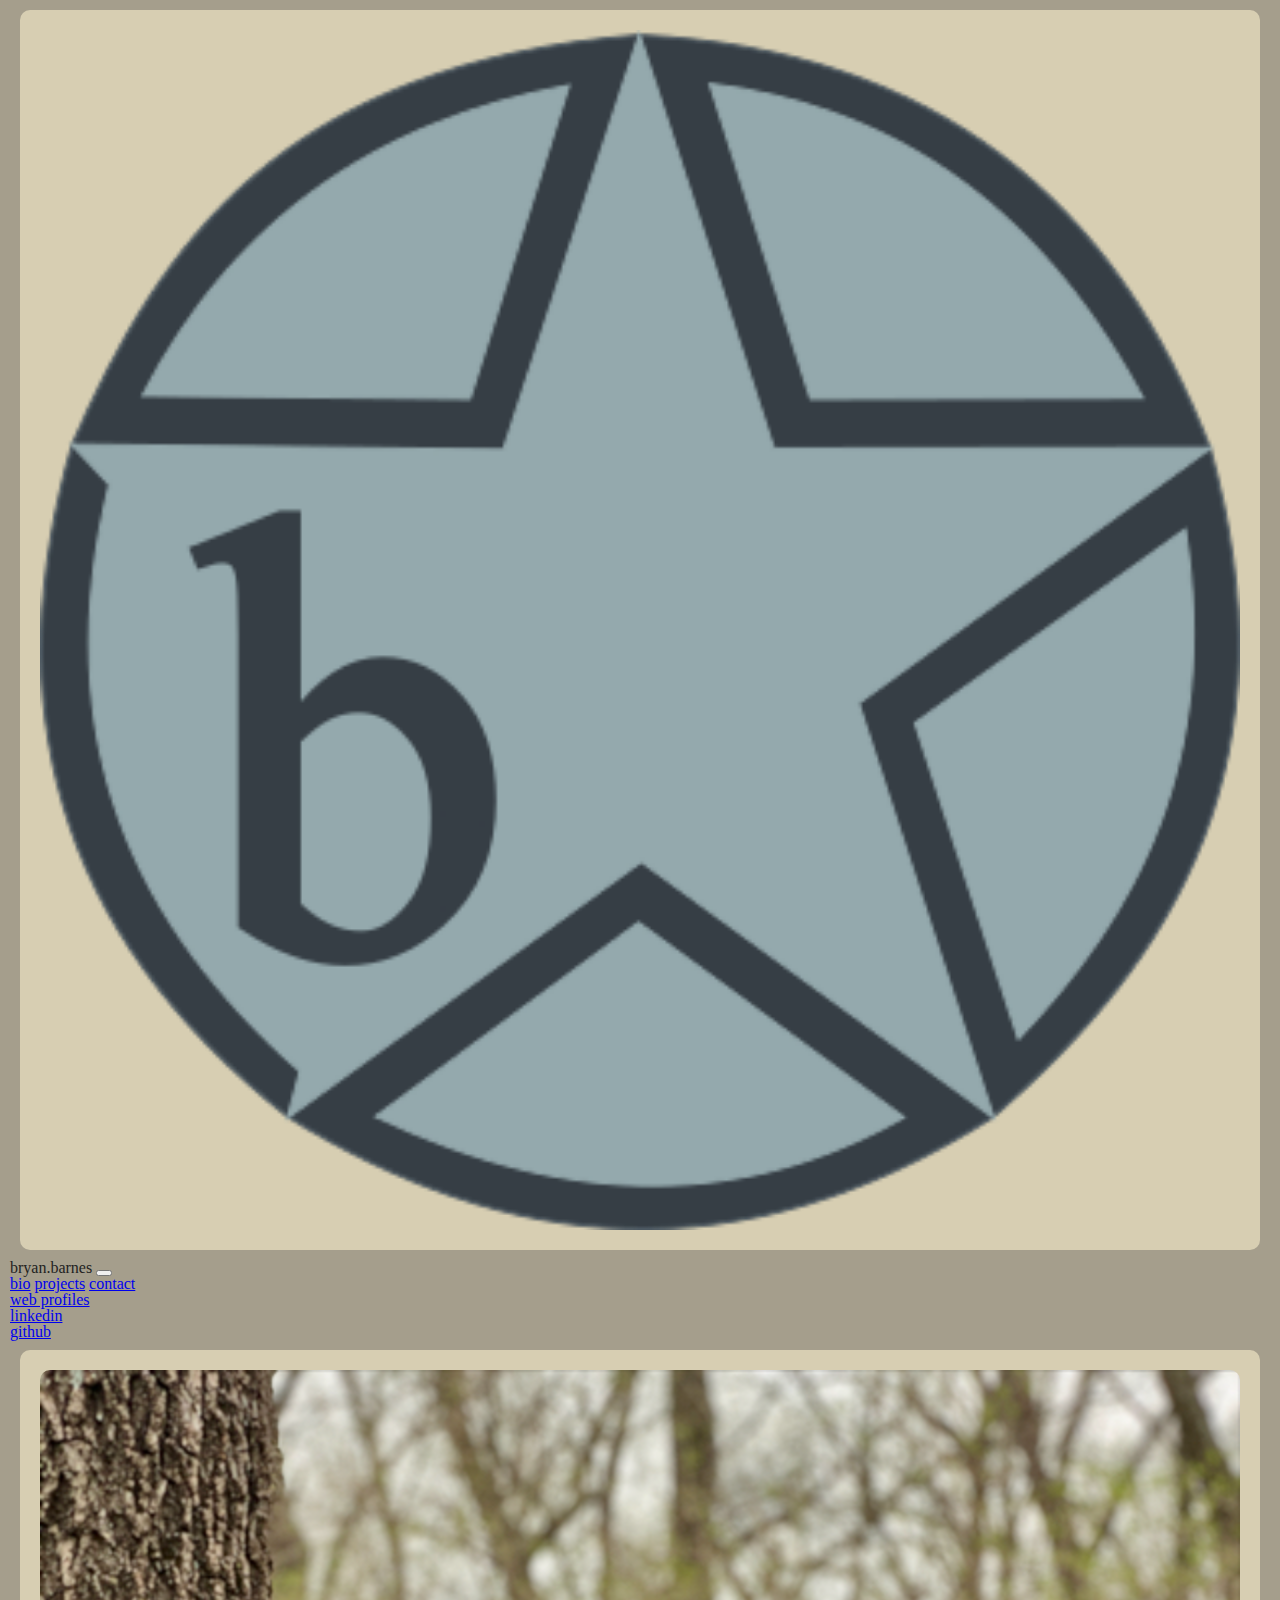
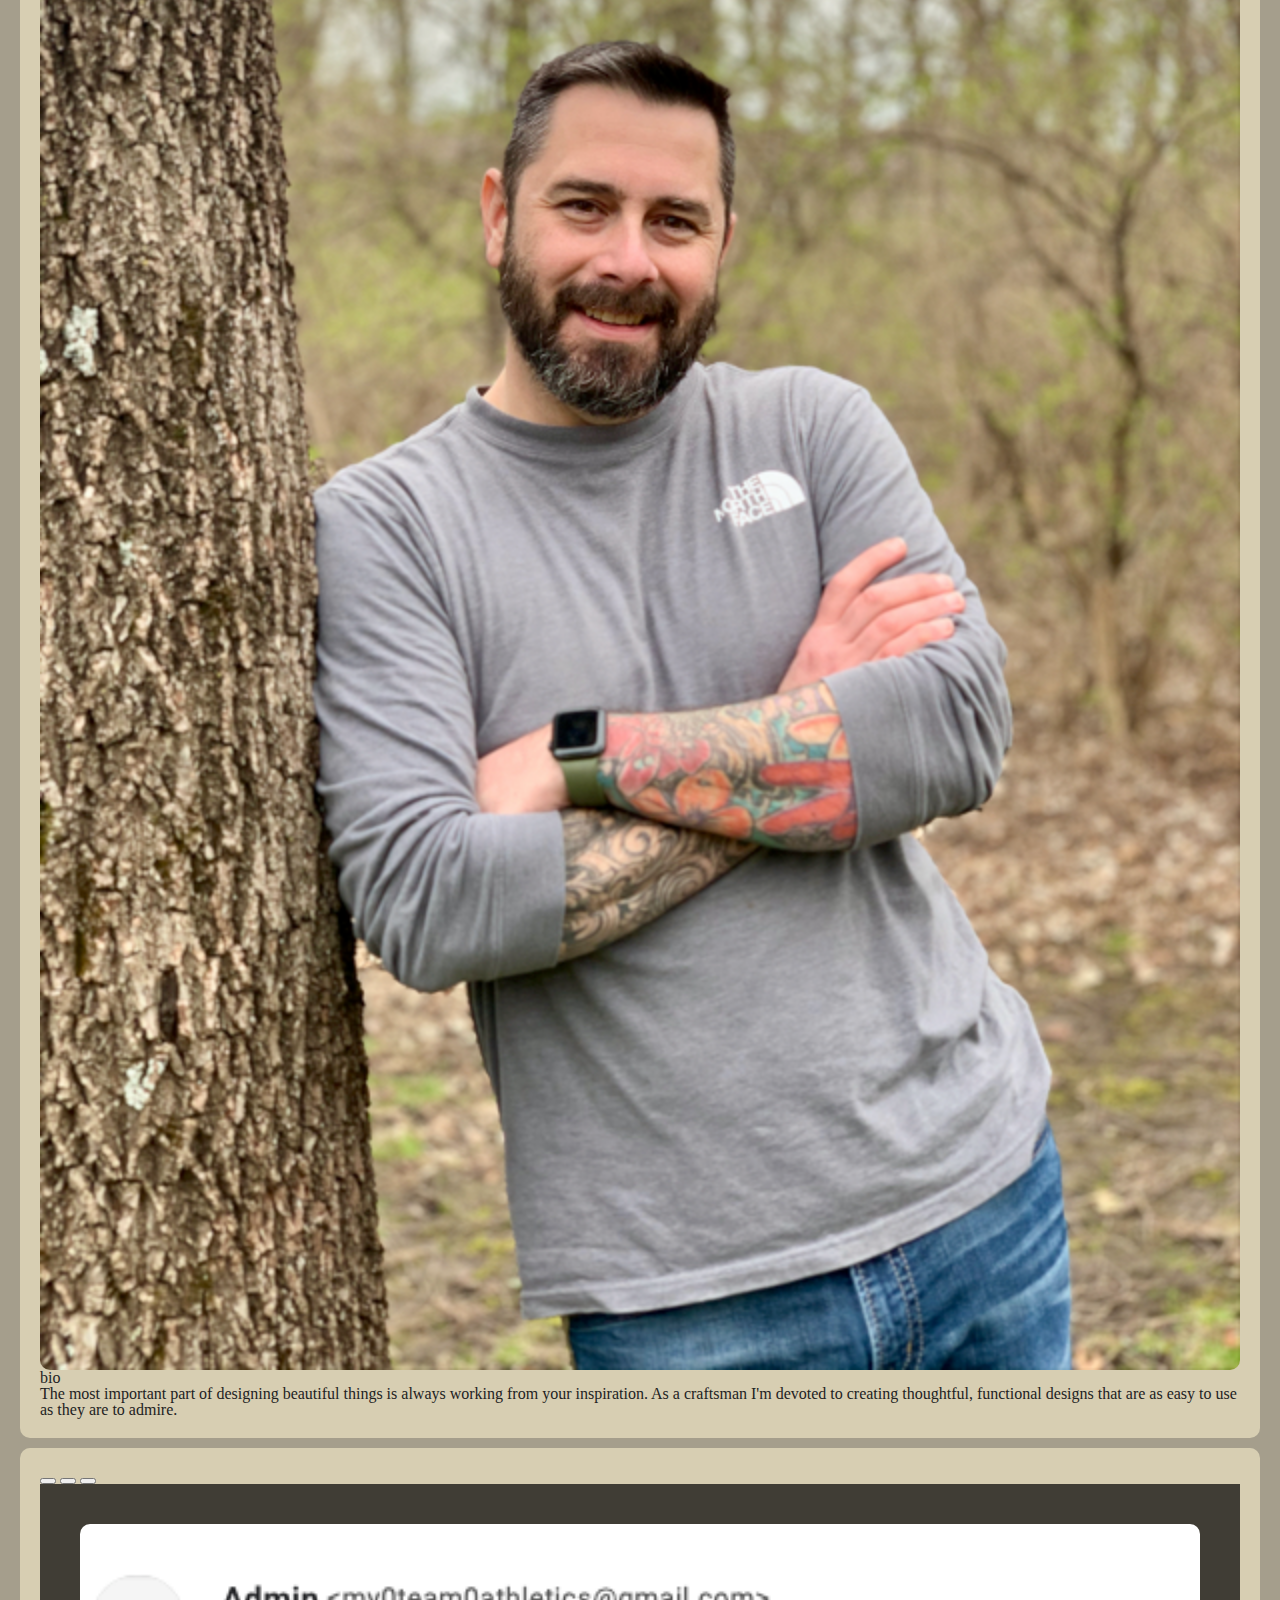
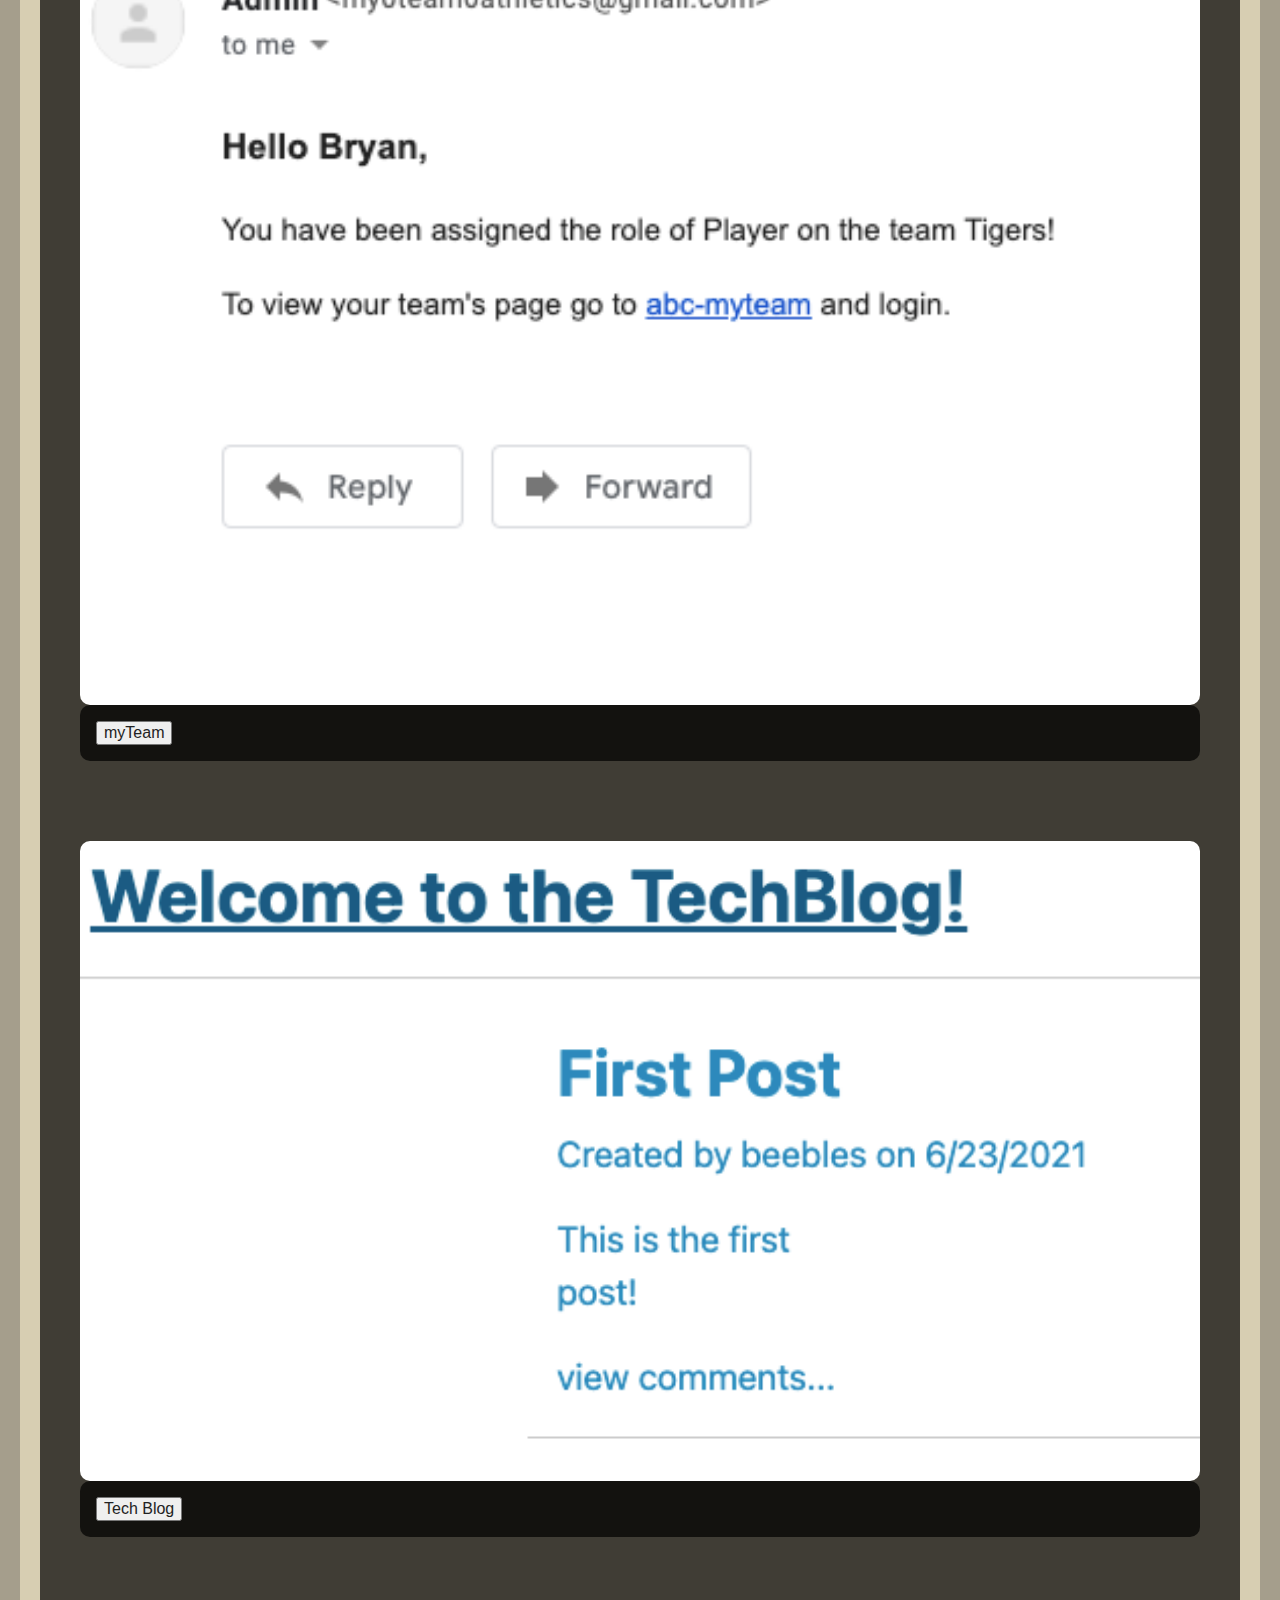
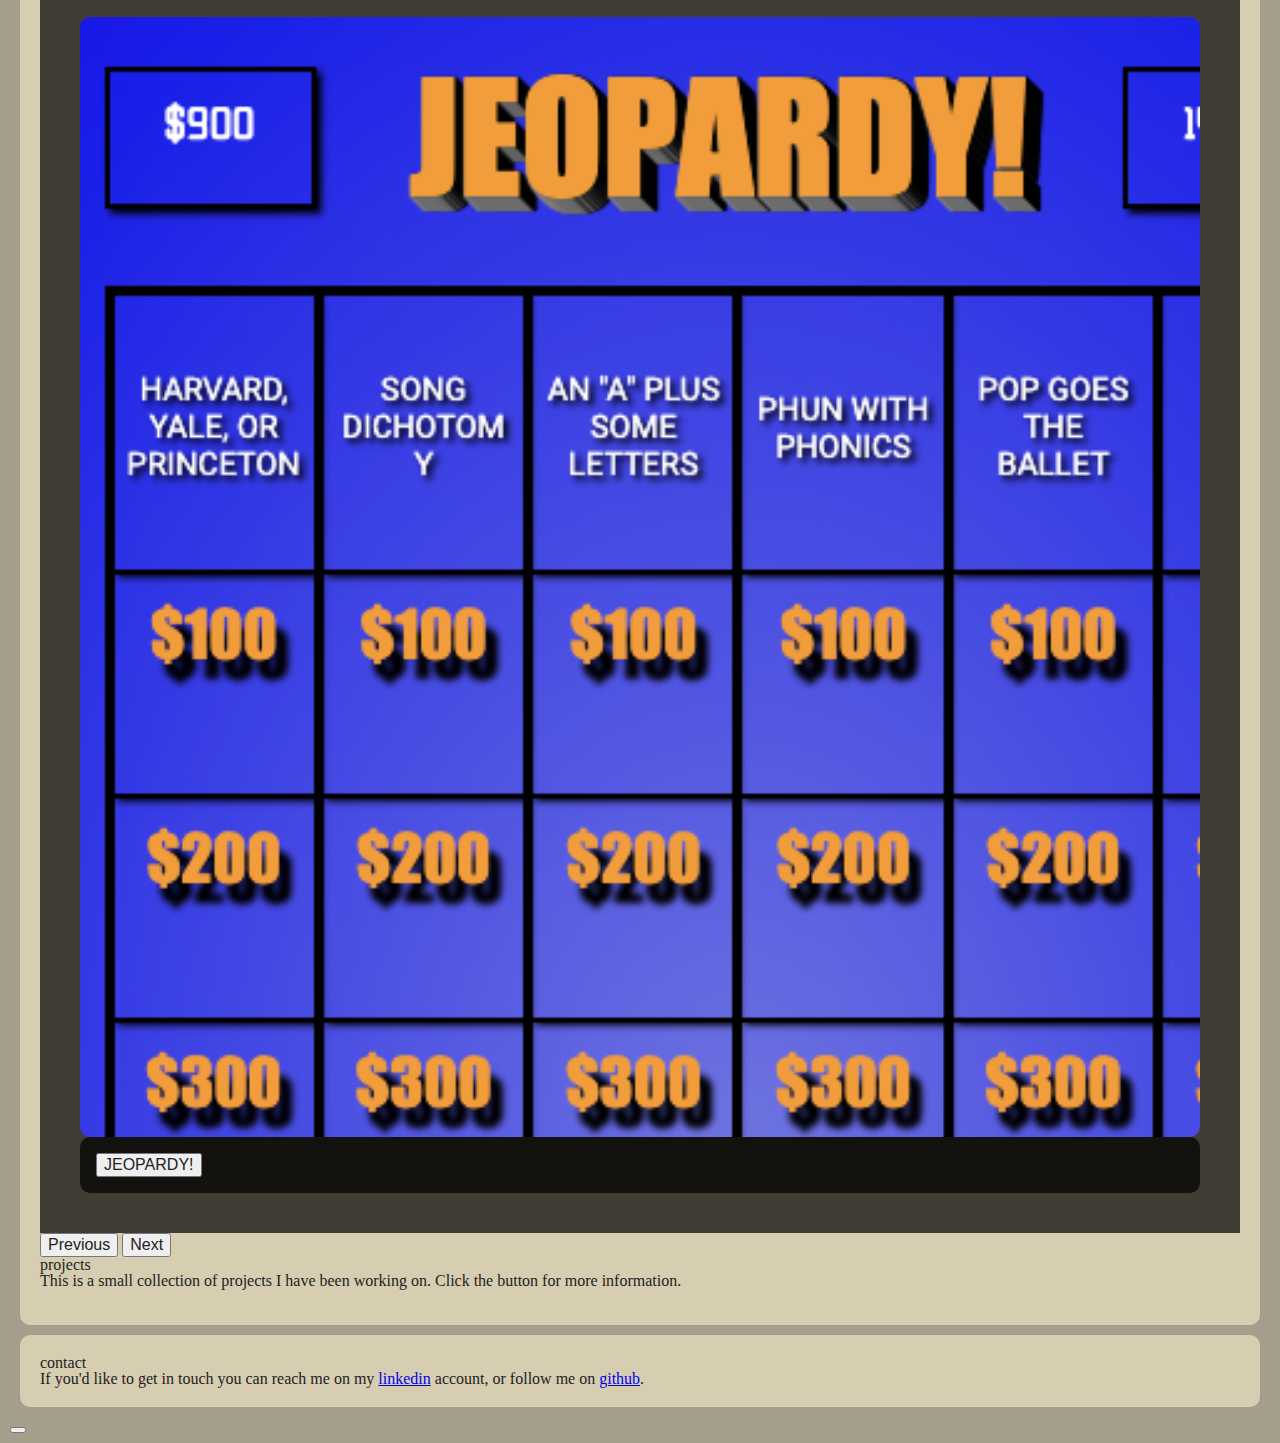
==== commit 3e547cc7: "adding projects and styling" ====
--- a/index.html
+++ b/index.html
@@ -1,130 +1,269 @@
 <!DOCTYPE html>
 <html lang="en">
-<head>
-    <meta charset="UTF-8">
-    <meta http-equiv="X-UA-Compatible" content="IE=edge">
-    <meta name="viewport" content="width=device-width, initial-scale=1.0">
+  <head>
+    <meta charset="UTF-8" />
+    <meta http-equiv="X-UA-Compatible" content="IE=edge" />
+    <meta name="viewport" content="width=device-width, initial-scale=1.0" />
     <title>Bryan Barnes</title>
-    <link rel="stylesheet" href="./assets/css/reset.css">
-    <link href="https://cdn.jsdelivr.net/npm/bootstrap@5.0.0-beta3/dist/css/bootstrap.min.css" rel="stylesheet" integrity="sha384-eOJMYsd53ii+scO/bJGFsiCZc+5NDVN2yr8+0RDqr0Ql0h+rP48ckxlpbzKgwra6" crossorigin="anonymous">
-    <link rel="stylesheet" href="./assets/css/style.css">
-    <link rel="icon" type="image/png" sizes="16x16" href="./favicon/favicon-16x16.png">
-</head>
-<body>
+    <link rel="stylesheet" href="./assets/css/reset.css" />
+    <link
+      href="https://cdn.jsdelivr.net/npm/bootstrap@5.0.0-beta3/dist/css/bootstrap.min.css"
+      rel="stylesheet"
+      integrity="sha384-eOJMYsd53ii+scO/bJGFsiCZc+5NDVN2yr8+0RDqr0Ql0h+rP48ckxlpbzKgwra6"
+      crossorigin="anonymous"
+    />
+    <link rel="stylesheet" href="./assets/css/style.css" />
+    <link
+      rel="icon"
+      type="image/png"
+      sizes="16x16"
+      href="./favicon/favicon-16x16.png"
+    />
+  </head>
+  <body>
     <header class="container">
-        <section class="row">
-            <figure id="site-logo" class="column col-sm-2"><img id="logo" src="./assets/images/brokenstar_logo.png" /></figure>
-        </section>
-        <nav class="navbar navbar-expand-sm navbar-light bg-light row">
-            <div class="container-fluid">
-              <a class="navbar-brand">bryan.barnes</a>
-              <button class="navbar-toggler" type="button" data-bs-toggle="collapse" data-bs-target="#navbarNavAltMarkup" aria-controls="navbarNavAltMarkup" aria-expanded="false" aria-label="Toggle navigation">
-                <span class="navbar-toggler-icon"></span>
-              </button>
-              <div class="collapse navbar-collapse" id="navbarNavAltMarkup">
-                <div class="navbar-nav">
-                  <a class="nav-link active" aria-current="page" href="#bio">bio</a>
-                  <a class="nav-link" href="#projects">projects</a>
-                  <a class="nav-link" href="#contact">contact</a>
-                  <li class="nav-item dropdown">
-                    <a class="nav-link dropdown-toggle" href="#" id="navbarDropdown" role="button" data-bs-toggle="dropdown" aria-expanded="false">
-                      web profiles
-                    </a>
-                    <ul class="dropdown-menu" aria-labelledby="navbarDropdown">
-                      <li><a class="dropdown-item" href="https://www.linkedin.com/in/bryan-barnes-40a455207/" target="_blank">linkedin</a></li>
-                      <li><a class="dropdown-item" href="https://github.com/bryan-barnes12" target="_blank">github</a></li>
-                    </ul>
+      <section class="row">
+        <figure id="site-logo" class="column col-sm-2">
+          <img id="logo" src="./assets/images/brokenstar_logo.png" />
+        </figure>
+      </section>
+      <nav class="navbar navbar-expand-sm navbar-light bg-light row">
+        <div class="container-fluid">
+          <a class="navbar-brand">bryan.barnes</a>
+          <button
+            class="navbar-toggler"
+            type="button"
+            data-bs-toggle="collapse"
+            data-bs-target="#navbarNavAltMarkup"
+            aria-controls="navbarNavAltMarkup"
+            aria-expanded="false"
+            aria-label="Toggle navigation"
+          >
+            <span class="navbar-toggler-icon"></span>
+          </button>
+          <div class="collapse navbar-collapse" id="navbarNavAltMarkup">
+            <div class="navbar-nav">
+              <a class="nav-link active" aria-current="page" href="#bio">bio</a>
+              <a class="nav-link" href="#projects">projects</a>
+              <a class="nav-link" href="#contact">contact</a>
+              <li class="nav-item dropdown">
+                <a
+                  class="nav-link dropdown-toggle"
+                  href="#"
+                  id="navbarDropdown"
+                  role="button"
+                  data-bs-toggle="dropdown"
+                  aria-expanded="false"
+                >
+                  web profiles
+                </a>
+                <ul class="dropdown-menu" aria-labelledby="navbarDropdown">
+                  <li>
+                    <a
+                      class="dropdown-item"
+                      href="https://www.linkedin.com/in/bryan-barnes-40a455207/"
+                      target="_blank"
+                      >linkedin</a
+                    >
                   </li>
-                          </div>
-              </div>
-            </div>
-          </nav>
+                  <li>
+                    <a
+                      class="dropdown-item"
+                      href="https://github.com/bryan-barnes12"
+                      target="_blank"
+                      >github</a
+                    >
+                  </li>
+                </ul>
+              </li>
+            </div>
+          </div>
+        </div>
+      </nav>
     </header>
     <main class="container">
-        <!-- BIO SECTION -->
-        <section id="bio" class="row">
-            <figure id="bio-image" class="column col-sm-7">
-                <img id="bio-photo" src="./assets/images/bio-photo.jpeg" alt="Man standing by tree." >
-            </figure>
-            <figure id="bio-info" class="column col-sm-5">
-                <a name="bio"><h2>bio</h2></a>
-                <p>The most important part of designing beautiful things is always working from your inspiration. As a craftsman I'm devoted to creating thoughtful, functional designs that are as easy to use as they are to admire.</p>
-            </figure>
-        </section>
-        <!-- PROJECTS SECTION -->
-        <section id="projects" class="row">
-            <div id="carouselExampleCaptions" class="carousel slide col-sm-7 col-lg-6" data-bs-ride="carousel">
-                <div class="carousel-indicators">
-                  <button type="button" data-bs-target="#carouselExampleCaptions" data-bs-slide-to="0" class="active" aria-current="true" aria-label="Slide 1"></button>
-                  <button type="button" data-bs-target="#carouselExampleCaptions" data-bs-slide-to="1" aria-label="Slide 2"></button>
-                  <button type="button" data-bs-target="#carouselExampleCaptions" data-bs-slide-to="2" aria-label="Slide 3"></button>
-                </div>
-                <div class="carousel-inner">
-                  <div class="carousel-item active">
-                    <img src="./assets/images/jeopardy_game.png" class="d-block w-100" alt="...">
-                    <div class="carousel-caption d-md-block">
-                        <button type="button" class="btn btn-secondary" data-bs-toggle="modal" data-bs-target="#exampleModal" id="jeopardy">JEOPARDY!</button>
-                    </div>
-                  </div>
-                  <div class="carousel-item">
-                    <img src="./assets/images/realtime_weather.png" class="d-block w-100" alt="...">
-                    <div class="carousel-caption d-md-block">
-                        <button type="button" class="btn btn-secondary" data-bs-toggle="modal" data-bs-target="#exampleModal" id="weather">real-time weather</button>
-                    </div>
-                  </div>
-                  <div class="carousel-item">
-                    <img src="./assets/images/password_generator.png" class="d-block w-100" alt="...">
-                    <div class="carousel-caption d-md-block">
-                        <button type="button" class="btn btn-secondary" data-bs-toggle="modal" data-bs-target="#exampleModal" id="password">password generator</button>
-                    </div>
-                  </div>
-                </div>
-                <button class="carousel-control-prev" type="button" data-bs-target="#carouselExampleCaptions" data-bs-slide="prev">
-                  <span class="carousel-control-prev-icon" aria-hidden="true"></span>
-                  <span class="visually-hidden">Previous</span>
-                </button>
-                <button class="carousel-control-next" type="button" data-bs-target="#carouselExampleCaptions" data-bs-slide="next">
-                  <span class="carousel-control-next-icon" aria-hidden="true"></span>
-                  <span class="visually-hidden">Next</span>
+      <!-- BIO SECTION -->
+      <section id="bio" class="row">
+        <figure id="bio-image" class="column col-sm-7">
+          <img
+            id="bio-photo"
+            src="./assets/images/bio-photo.jpeg"
+            alt="Man standing by tree."
+          />
+        </figure>
+        <figure id="bio-info" class="column col-sm-5">
+          <a name="bio"><h2>bio</h2></a>
+          <p>
+            The most important part of designing beautiful things is always
+            working from your inspiration. As a craftsman I'm devoted to
+            creating thoughtful, functional designs that are as easy to use as
+            they are to admire.
+          </p>
+        </figure>
+      </section>
+      <!-- PROJECTS SECTION -->
+      <section id="projects" class="row">
+        <div
+          id="carouselExampleCaptions"
+          class="carousel slide col-sm-7 col-lg-6"
+          data-bs-ride="carousel"
+        >
+          <div class="carousel-indicators">
+            <button
+              type="button"
+              data-bs-target="#carouselExampleCaptions"
+              data-bs-slide-to="0"
+              class="active"
+              aria-current="true"
+              aria-label="Slide 1"
+            ></button>
+            <button
+              type="button"
+              data-bs-target="#carouselExampleCaptions"
+              data-bs-slide-to="1"
+              aria-label="Slide 2"
+            ></button>
+            <button
+              type="button"
+              data-bs-target="#carouselExampleCaptions"
+              data-bs-slide-to="2"
+              aria-label="Slide 3"
+            ></button>
+          </div>
+          <div class="carousel-inner">
+            <div class="carousel-item active">
+              <img
+                src="./assets/images/screenshot2.png"
+                class="d-block w-100"
+                alt="..."
+              />
+              <div class="carousel-caption d-md-block">
+                <button
+                  type="button"
+                  class="btn btn-secondary"
+                  data-bs-toggle="modal"
+                  data-bs-target="#exampleModal"
+                  id="myTeam"
+                >
+                  myTeam
                 </button>
               </div>
-                          <article id="proj-head" class="column col-sm-5">
-              <a name="projects"><h2>projects</h2></a>
-              <p>This is a small collection of projects I have been working on. Click the button for more information.</p><br>
-          </article>
-        </section>
-        <!-- CONTACT SECTION -->
-        <section id="contact" class="row">
-            <figure id="contact-info" class="column col-sm-5">
-                <a name="contact"><h2>contact</h2></a>
-                <p>If you'd like to get in touch you can reach me on my <a href="https://www.linkedin.com/in/bryan-barnes-40a455207/">linkedin</a> account, or follow me on <a href="https://github.com/bryan-barnes12">github</a>.</p>
-            </figure>
-        </section>
+            </div>
+            <div class="carousel-item">
+              <img
+                src="./assets/images/techblog.png"
+                class="d-block w-100"
+                alt="..."
+              />
+              <div class="carousel-caption d-md-block">
+                <button
+                  type="button"
+                  class="btn btn-secondary"
+                  data-bs-toggle="modal"
+                  data-bs-target="#exampleModal"
+                  id="techBlog"
+                >
+                  Tech Blog
+                </button>
+              </div>
+            </div>
+            <div class="carousel-item">
+              <img
+                src="./assets/images/jeopardy_game.png"
+                class="d-block w-100"
+                alt="..."
+              />
+              <div class="carousel-caption d-md-block">
+                <button
+                  type="button"
+                  class="btn btn-secondary"
+                  data-bs-toggle="modal"
+                  data-bs-target="#exampleModal"
+                  id="jeopardy"
+                >
+                  JEOPARDY!
+                </button>
+              </div>
+            </div>
+          </div>
+          <button
+            class="carousel-control-prev"
+            type="button"
+            data-bs-target="#carouselExampleCaptions"
+            data-bs-slide="prev"
+          >
+            <span class="carousel-control-prev-icon" aria-hidden="true"></span>
+            <span class="visually-hidden">Previous</span>
+          </button>
+          <button
+            class="carousel-control-next"
+            type="button"
+            data-bs-target="#carouselExampleCaptions"
+            data-bs-slide="next"
+          >
+            <span class="carousel-control-next-icon" aria-hidden="true"></span>
+            <span class="visually-hidden">Next</span>
+          </button>
+        </div>
+        <article id="proj-head" class="column col-sm-5">
+          <a name="projects"><h2>projects</h2></a>
+          <p>
+            This is a small collection of projects I have been working on. Click
+            the button for more information.
+          </p>
+          <br />
+        </article>
+      </section>
+      <!-- CONTACT SECTION -->
+      <section id="contact" class="row">
+        <figure id="contact-info" class="column col-sm-5">
+          <a name="contact"><h2>contact</h2></a>
+          <p>
+            If you'd like to get in touch you can reach me on my
+            <a href="https://www.linkedin.com/in/bryan-barnes-40a455207/"
+              >linkedin</a
+            >
+            account, or follow me on
+            <a href="https://github.com/bryan-barnes12">github</a>.
+          </p>
+        </figure>
+      </section>
     </main>
-    <div class="modal fade" id="exampleModal" tabindex="-1" aria-labelledby="exampleModalLabel" aria-hidden="true">
-        <div class="modal-dialog">
-          <div class="modal-content">
-            <div class="modal-header">
-              <h5 class="modal-title" id="ModalLabel"></h5>
-              <button type="button" class="btn-close" data-bs-dismiss="modal" aria-label="Close"></button>
-            </div>
-            <div class="modal-body">
-                <p id="projDesc"></p>
-                <ul>
-                    <li id="projDeploy"></li>
-                    <li id="projRepo"></li>
-                </ul>
-            </div>
+    <div
+      class="modal fade"
+      id="exampleModal"
+      tabindex="-1"
+      aria-labelledby="exampleModalLabel"
+      aria-hidden="true"
+    >
+      <div class="modal-dialog">
+        <div class="modal-content">
+          <div class="modal-header">
+            <h5 class="modal-title" id="ModalLabel"></h5>
+            <button
+              type="button"
+              class="btn-close"
+              data-bs-dismiss="modal"
+              aria-label="Close"
+            ></button>
+          </div>
+          <div class="modal-body">
+            <p id="projDesc"></p>
+            <ul>
+              <li id="projDeploy"></li>
+              <li id="projRepo"></li>
+            </ul>
           </div>
         </div>
       </div>
+    </div>
 
-
-
-<script src="https://cdn.jsdelivr.net/npm/bootstrap@5.0.0-beta3/dist/js/bootstrap.bundle.min.js" integrity="sha384-JEW9xMcG8R+pH31jmWH6WWP0WintQrMb4s7ZOdauHnUtxwoG2vI5DkLtS3qm9Ekf" crossorigin="anonymous"></script>
-<script src="https://ajax.googleapis.com/ajax/libs/jquery/3.5.1/jquery.min.js"></script>
-<script src="./assets/js/script.js"></script>
-</body>
+    <script
+      src="https://cdn.jsdelivr.net/npm/bootstrap@5.0.0-beta3/dist/js/bootstrap.bundle.min.js"
+      integrity="sha384-JEW9xMcG8R+pH31jmWH6WWP0WintQrMb4s7ZOdauHnUtxwoG2vI5DkLtS3qm9Ekf"
+      crossorigin="anonymous"
+    ></script>
+    <script src="https://ajax.googleapis.com/ajax/libs/jquery/3.5.1/jquery.min.js"></script>
+    <script src="./assets/js/script.js"></script>
+  </body>
 </html>
-
-
--- a/assets/css/style.css
+++ b/assets/css/style.css
@@ -1,15 +1,27 @@
 :root {
-    --dark: #66635b;
-    --mid: #a59e8c;
-    --light: #d7ceb2;
-    --dark-accent: #363e45;
-    --light-accent: #93a8ac;
+  --dark: #66635b;
+  --mid: #a59e8c;
+  --light: #d7ceb2;
+  --dark-accent: #363e45;
+  --light-accent: #93a8ac;
+}
+
+body {
+  background-color: var(--mid);
+  margin: 10px;
+}
+
+section {
+  background-color: var(--light);
+  margin: 10px;
+  padding: 20px;
+  border-radius: 10px;
 }
 
 img {
-    width: 100%;
-    object-fit: contain;
-    border-radius: 10px;
+  width: 100%;
+  object-fit: contain;
+  border-radius: 10px;
 }
 
 /* section, main, figure, article, div {
@@ -18,17 +30,17 @@
 } */
 
 .carousel-inner {
-    border-radius: 10px;
+  border-radius: 10px;
 }
 
 .carousel-caption {
-    background-color: rgba(0,0,0, 0.7);
-    color: white;
-    padding: 1em;
-    border-radius: 10px;
+  background-color: rgba(0, 0, 0, 0.7);
+  color: white;
+  padding: 1em;
+  border-radius: 10px;
 }
 
 .carousel-item {
-    padding: 2.5em;
-    background-color: rgba(0,0,0, 0.7);
+  padding: 2.5em;
+  background-color: rgba(0, 0, 0, 0.7);
 }
